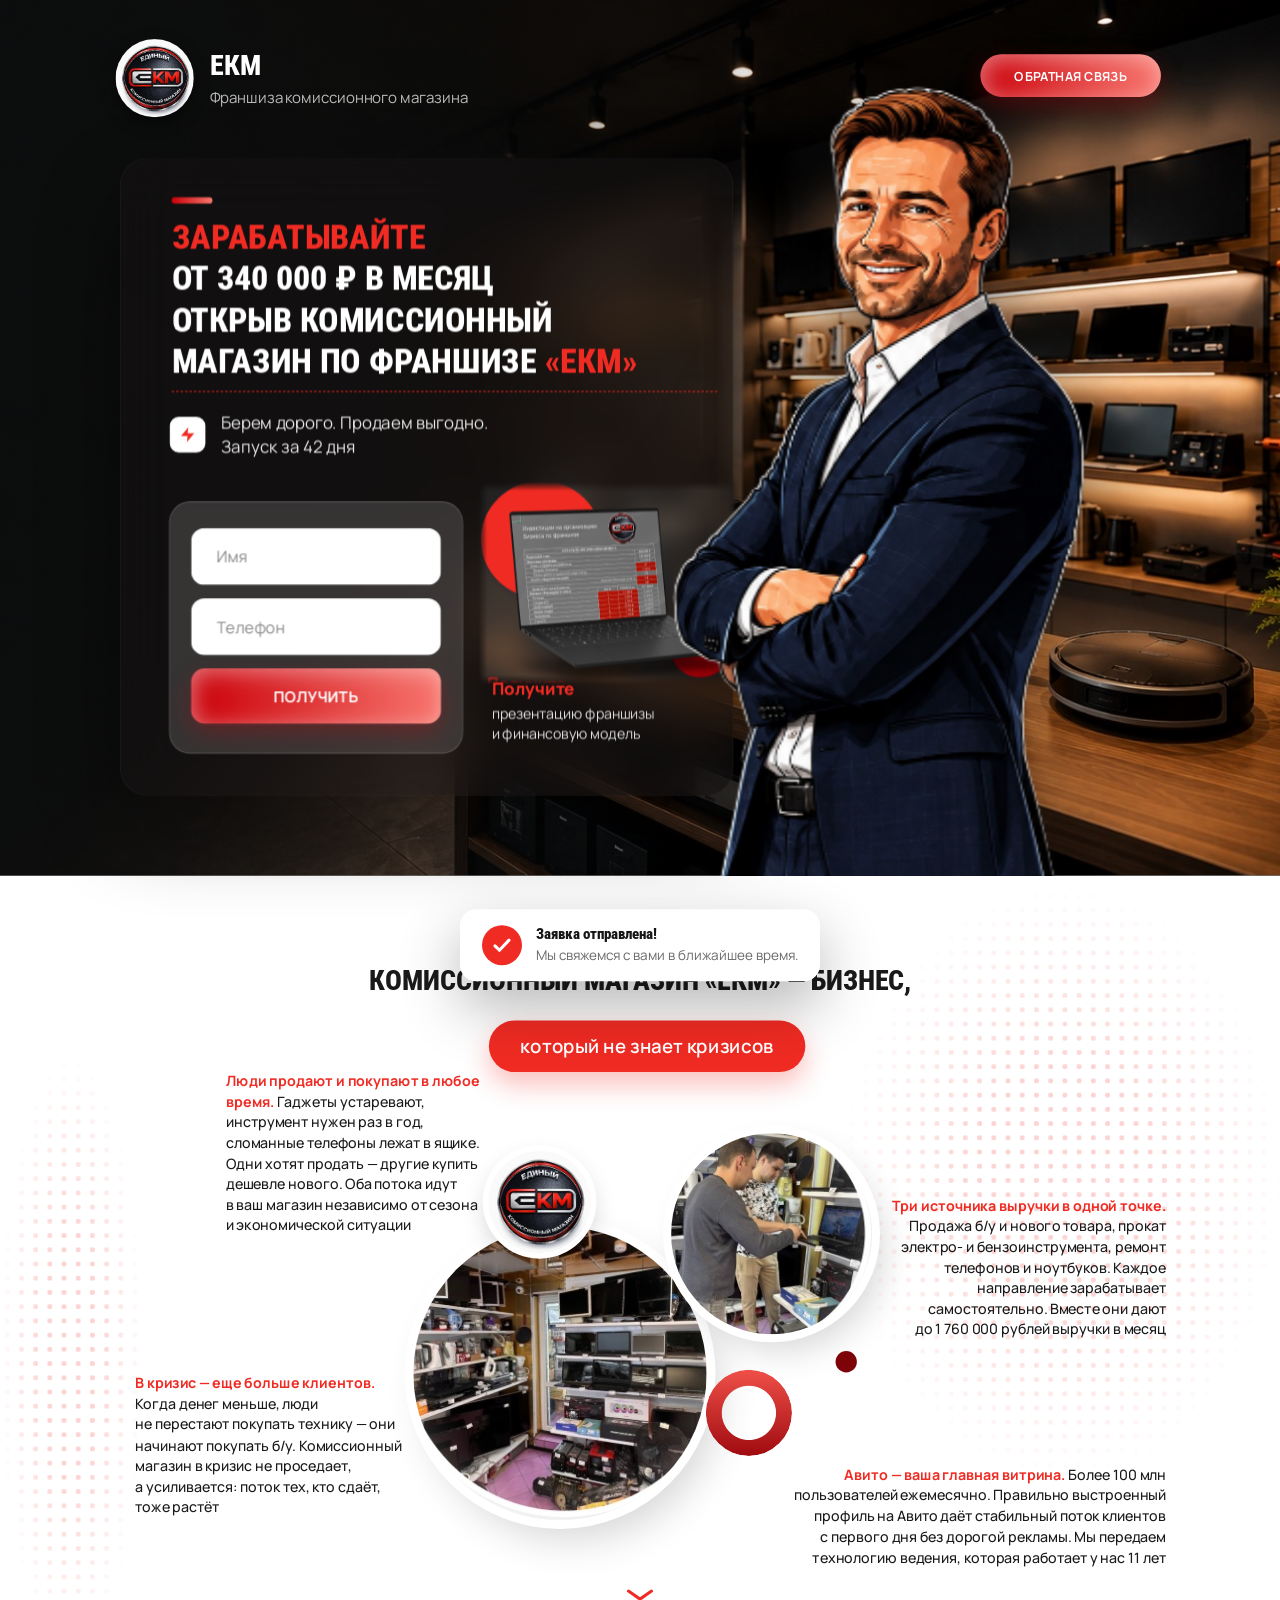
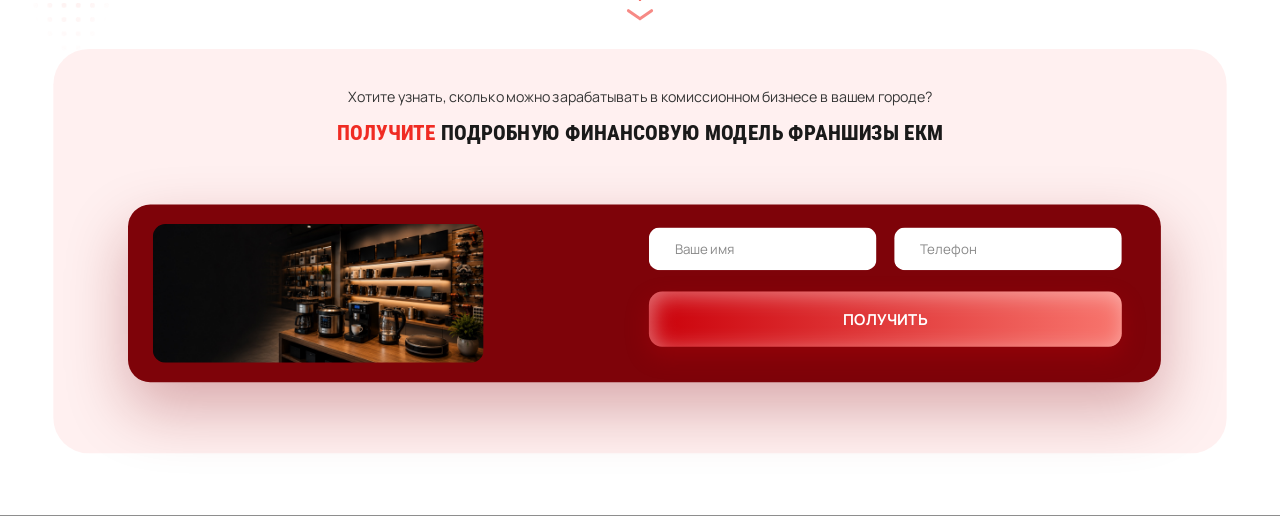
==== index.html @ d116bdf1 "update 2" ====
<!DOCTYPE html>
<html lang="ru">
<head>
<meta charset="UTF-8">
<meta name="viewport" content="width=device-width, initial-scale=1.0">
<title>ЕКМ — Франшиза комиссионного магазина</title>
<link rel="preconnect" href="https://fonts.googleapis.com">
<link rel="preconnect" href="https://fonts.gstatic.com" crossorigin>
<link href="https://fonts.googleapis.com/css2?family=Montserrat:wght@600;700;800;900&family=Roboto+Condensed:wght@700;800&family=Manrope:wght@400;500;600;700;800&display=swap" rel="stylesheet">
<style>
:root{
  --black:#0D0E0E; --ink:#161616; --ekm-red:#F02B23; --red-deep:#CB010A;
  --red-light:#F8766E; --red-dark:#7E0309; --red-darker:#501D1D; --pink:#FFCDCD;
  --grad-red:linear-gradient(90deg, var(--red-deep) 0%, var(--red-light) 100%);
  --disp:'Roboto Condensed','Montserrat',sans-serif; --body:'Manrope', sans-serif;
}
*{box-sizing:border-box;}
html{scroll-behavior:smooth;}
@media (prefers-reduced-motion:reduce){html{scroll-behavior:auto;}}
body{margin:0;background:#000;font-family:var(--body);color:var(--ink);-webkit-font-smoothing:antialiased;}
.scaler{position:relative;margin:0 auto;overflow:hidden;}
.stage{position:absolute;top:0;left:0;width:1440px;height:2380px;transform-origin:top left;background:#fff;overflow:hidden;}
.a{position:absolute;}
.disp{font-family:var(--disp);font-weight:800;text-transform:uppercase;}
img{display:block;max-width:none;}
input{font-family:inherit;border:none;outline:none;}
button{font-family:inherit;cursor:pointer;border:none;}

/* reveal */
[data-reveal]{transition:opacity .7s cubic-bezier(.22,.61,.36,1), transform .7s cubic-bezier(.22,.61,.36,1);}
.stage.reveal [data-reveal]:not(.in){opacity:0;transform:translateY(28px);}
.stage.noanim [data-reveal]{opacity:1!important;transform:none!important;transition:none!important;}

/* primary red button */
.btn-red{display:flex;align-items:center;justify-content:center;background:var(--grad-red);color:#fff;
  font-weight:700;letter-spacing:.4px;border-radius:15px;position:relative;overflow:hidden;
  box-shadow:inset 4px 4px 25px rgba(255,255,255,.45), 0 10px 26px rgba(203,1,10,.30);
  transition:transform .16s, box-shadow .22s, filter .2s;}
.btn-red::after{content:"";position:absolute;top:-60%;bottom:-60%;width:34%;left:-70%;
  background:linear-gradient(105deg,transparent 0%,rgba(255,255,255,.18) 25%,rgba(255,255,255,.6) 50%,rgba(255,255,255,.18) 75%,transparent 100%);
  transform:skewX(-20deg);animation:btnShine 3.2s ease-in-out infinite;pointer-events:none;}
.btn-red:hover::after{animation-duration:1.4s;}
@keyframes btnShine{0%{left:-70%;}55%{left:150%;}100%{left:150%;}}
html.no-anim .btn-red::after{display:none;}
@media (prefers-reduced-motion:reduce){.btn-red::after{display:none;}}

/* hero animations */
.hero-bgimg{animation:kenburns 26s ease-in-out infinite alternate;transform-origin:65% 40%;}
@keyframes kenburns{from{transform:scale(1);}to{transform:scale(1.07);}}
.hero-man{animation:manIn 1.1s cubic-bezier(.22,.61,.36,1) .25s both;will-change:transform;}
@keyframes manIn{from{transform:translateX(calc(var(--manX,0px) + 160px));}to{transform:translateX(var(--manX,0px));}}
/* section 2 decor */
.dotf{background-image:radial-gradient(circle, rgba(240,43,35,.2) 2.6px, transparent 3.2px);background-size:16px 16px;pointer-events:none;
  -webkit-mask-image:radial-gradient(ellipse at center, #000 30%, transparent 72%);mask-image:radial-gradient(ellipse at center, #000 30%, transparent 72%);}
.ringred{border-radius:50%;background:linear-gradient(180deg,#ef5048,#a00b10);
  -webkit-mask:radial-gradient(circle, transparent 30px, #000 31px);mask:radial-gradient(circle, transparent 30px, #000 31px);}
/* section 2 motion */
.cl-pop{transition:opacity .6s var(--ease),transform .9s cubic-bezier(.3,1.45,.45,1);}
html.reveal .cl-pop[data-reveal]:not(.in){opacity:0;transform:scale(.5);}
.cl-big{animation:clFloat 7s ease-in-out infinite;}
.cl-small{animation:clFloat 5.6s ease-in-out -1.8s infinite;}
.cl-logo{animation:clFloat 6.4s ease-in-out -3s infinite;}
@keyframes clFloat{0%,100%{translate:0 0;}50%{translate:0 -12px;}}
.ringred{animation:ringSpin 12s linear infinite;}
@keyframes ringSpin{to{rotate:1turn;}}
.dotpulse{animation:dotPulse 3.2s ease-in-out infinite;}
@keyframes dotPulse{0%,100%{scale:1;}50%{scale:1.4;}}
.bargrow{transform-origin:top;transition:transform .9s var(--ease) .3s;}
html.reveal [data-reveal]:not(.in) .bargrow{transform:scaleY(0);}
.chev{animation:chevBob 1.9s ease-in-out infinite;}
@keyframes chevBob{0%,100%{translate:0 0;}50%{translate:0 8px;}}
html.no-anim .cl-big,html.no-anim .cl-small,html.no-anim .cl-logo,html.no-anim .ringred,html.no-anim .dotpulse,html.no-anim .chev{animation:none;}
@media (prefers-reduced-motion:reduce){.cl-big,.cl-small,.cl-logo,.ringred,.dotpulse,.chev{animation:none;}}
.float-note{animation:noteFloat 4.6s ease-in-out infinite;}
@keyframes noteFloat{0%,100%{transform:rotate(-2deg) translateY(0);}50%{transform:rotate(-3.5deg) translateY(-9px);}}
.zap-ic{animation:zapPulse 2.8s ease-in-out infinite;}
@keyframes zapPulse{0%,100%{box-shadow:0 0 0 0 rgba(240,43,35,0);}45%{box-shadow:0 0 0 7px rgba(240,43,35,.18), 0 0 24px rgba(240,43,35,.45);}}
.kicker-bar{background:linear-gradient(90deg, var(--red-deep), var(--red-light), var(--red-deep));background-size:200% 100%;animation:kickerSlide 3.4s linear infinite;}
@keyframes kickerSlide{from{background-position:0% 0;}to{background-position:200% 0;}}
html.no-anim .hero-bgimg,html.no-anim .float-note,html.no-anim .zap-ic,html.no-anim .kicker-bar{animation:none;}
html.no-anim .hero-man{animation:none;transform:none;}
@media (prefers-reduced-motion:reduce){
  .hero-bgimg,.float-note,.zap-ic,.kicker-bar{animation:none;}
  .hero-man{animation:none;opacity:1;}
}
.btn-red:hover{transform:translateY(-2px);filter:brightness(1.05);box-shadow:inset 4px 4px 25px rgba(255,255,255,.5), 0 16px 36px rgba(203,1,10,.45);}
.btn-red:active{transform:translateY(0) scale(.98);}

/* white input */
.inp{background:#fff;border-radius:15px;color:#111;font-size:18px;padding:0 28px;width:100%;height:100%;
  border:1.6px solid transparent;transition:border-color .18s, box-shadow .18s;}
.inp::placeholder{color:#8a8a8a;}
.inp:focus{border-color:var(--ekm-red);box-shadow:0 0 0 4px rgba(240,43,35,.16);}
.inp.err{border-color:var(--ekm-red);box-shadow:0 0 0 4px rgba(240,43,35,.16);}

.fmsg{font-size:15px;font-weight:600;}
.fmsg.ok{color:#22c55e;} .fmsg.bad{color:#ff5a4f;}

/* stat card hover */
.statcard{transition:transform .25s, box-shadow .25s;}
.statcard:hover{transform:translateY(-6px);box-shadow:0 26px 50px rgba(0,0,0,.22);}

/* point */
.point{padding-left:24px;}
.point::before{content:"";position:absolute;left:0;top:4px;bottom:4px;width:3px;border-radius:2px;background:var(--ekm-red);}

/* TOAST (outside stage) */
.toast{position:fixed;left:50%;bottom:34px;transform:translateX(-50%) translateY(160%);z-index:400;
  background:#fff;color:var(--ink);border-radius:16px;padding:16px 22px;display:flex;gap:14px;align-items:center;
  box-shadow:0 24px 60px rgba(0,0,0,.3);transition:transform .5s cubic-bezier(.22,.61,.36,1);max-width:92vw;}
.toast.show{transform:translateX(-50%) translateY(0);}
.toast i{width:40px;height:40px;border-radius:50%;background:var(--ekm-red);flex:none;display:flex;align-items:center;justify-content:center;}
.toast b{font-family:var(--disp);font-weight:800;display:block;font-size:15px;}
.toast span{font-size:13.5px;color:#6a6a6a;}


/* ===== MOBILE (<=900px: 320/425/768) ===== */
.mob{display:none;background:#fff;}
@media (max-width:900px){ .scaler{display:none!important;} .mob{display:block;} }
.mob .disp{font-family:var(--disp);font-weight:800;text-transform:uppercase;}
.mob.reveal [data-reveal]:not(.in){opacity:0;transform:translateY(26px);}
.mob.noanim *{animation:none!important;}
.m-wrap{padding:0 28px;max-width:680px;margin:0 auto;}
.m-head{position:sticky;top:0;z-index:80;background:rgba(13,14,14,.92);backdrop-filter:blur(14px);-webkit-backdrop-filter:blur(14px);display:flex;align-items:center;justify-content:space-between;gap:12px;padding:12px 20px;}
.m-brand{display:flex;align-items:center;gap:10px;}
.m-head img{width:44px;height:44px;border-radius:50%;}
.m-head .nm{font-family:var(--disp);font-weight:800;font-size:18px;color:#fff;letter-spacing:.5px;text-transform:uppercase;}
.m-head .btn-red{height:42px;padding:0 16px;font-size:13px;border-radius:12px;}
.m-hero{position:relative;background:var(--black);overflow:hidden;padding:36px 0 0;}
.m-hero .bgimg{position:absolute;inset:0;width:100%;height:100%;object-fit:cover;object-position:center right;opacity:.42;}
.m-hero .bgfade{position:absolute;inset:0;background:linear-gradient(180deg, rgba(13,14,14,.5), rgba(13,14,14,.88) 78%);}
.m-hero .m-wrap{position:relative;}
.m-kick{width:50px;height:7px;border-radius:7px;background:linear-gradient(90deg,var(--red-deep),var(--red-light));}
.m-h1{margin:18px 0 0;font-size:34px;line-height:1.22;color:#fff;letter-spacing:.2px;}
.m-dash{border:none;border-top:1.6px dashed var(--red-deep);margin:22px 0 0;}
.m-zap{display:flex;align-items:center;gap:14px;margin-top:20px;}
.m-zap .ic{width:34px;height:34px;border-radius:7px;background:#fff;flex:none;display:flex;align-items:center;justify-content:center;}
.m-zap p{margin:0;font-size:17px;color:#d9d9d9;line-height:1.35;}
.m-form{margin:26px 0 0;border-radius:22px;padding:22px 18px;background:linear-gradient(151deg, rgba(255,255,255,.13) -8%, rgba(172,199,255,.11) 80%);box-shadow:inset 0 0 0 1px rgba(255,255,255,.14);display:flex;flex-direction:column;gap:12px;}
.m-inp{height:58px;border-radius:14px;background:#fff;border:1.5px solid transparent;padding:0 20px;font-size:16px;width:100%;font-family:inherit;}
.m-inp:focus{outline:none;border-color:var(--ekm-red);box-shadow:0 0 0 4px rgba(240,43,35,.16);}
.m-inp.err{border-color:var(--ekm-red);box-shadow:0 0 0 4px rgba(240,43,35,.16);}
.m-btn{position:static;height:60px;border-radius:14px;font-size:17px;width:100%;}
.m-note{display:flex;align-items:center;gap:14px;margin:20px 0 0;padding-bottom:30px;}
.m-note img{width:104px;border-radius:10px;filter:drop-shadow(0 10px 22px rgba(0,0,0,.45));}
.m-note p{margin:0;font-size:15px;color:#e2e2e2;line-height:1.35;}
.m-note .r{color:var(--ekm-red);font-weight:800;display:block;margin-bottom:2px;}
.m-crisis{position:relative;background:#fff;padding:48px 0 38px;overflow:hidden;}
.m-crisis .ttl{text-align:center;font-size:clamp(19px,5.4vw,30px);line-height:1.25;color:#1a1a1a;}
.m-pill{display:flex;width:max-content;max-width:100%;margin:12px auto 0;padding:12px 20px;border-radius:12px;background:var(--ekm-red);color:#fff;font-weight:600;font-size:clamp(15px,4.4vw,20px);line-height:1.2;align-items:center;justify-content:center;text-align:center;}
.m-cluster{position:relative;width:300px;height:256px;margin:32px auto 4px;}
.m-cluster img{animation:clFloat 7s ease-in-out infinite;}
.m-cluster .big{position:absolute;left:10px;top:44px;width:200px;height:200px;border-radius:50%;box-shadow:0 0 0 8px #fff, 10px 16px 30px rgba(0,0,0,.16);}
.m-cluster .small{position:absolute;left:172px;top:0;width:128px;height:128px;border-radius:50%;box-shadow:0 0 0 7px #fff, 8px 12px 24px rgba(0,0,0,.16);animation-delay:-1.8s;}
.m-cluster .logo{position:absolute;left:0;top:2px;width:90px;height:90px;border-radius:50%;box-shadow:0 8px 20px rgba(0,0,0,.22);animation-delay:-3s;}
.m-cluster .ring{position:absolute;left:216px;top:158px;width:74px;height:74px;border-radius:50%;background:linear-gradient(180deg,#ef5048,#a00b10);-webkit-mask:radial-gradient(circle, transparent 26px, #000 27px);mask:radial-gradient(circle, transparent 26px, #000 27px);animation:ringSpin 12s linear infinite;}
.m-point{position:relative;padding-left:16px;margin-top:22px;}
.m-point::before{content:"";position:absolute;left:0;top:5px;width:3px;height:52px;background:var(--ekm-red);}
.m-point p{margin:0;font-size:16px;line-height:1.42;font-weight:500;color:#1a1a1a;}
.m-point b{font-weight:700;color:var(--ekm-red);}
.m-chev{display:flex;flex-direction:column;align-items:center;margin:30px auto 0;width:max-content;cursor:pointer;animation:chevBob 1.9s ease-in-out infinite;}
.m-fin{padding:42px 16px 46px;background:rgba(255,205,205,.3);}
.m-fin .q{margin:0 auto;max-width:560px;text-align:center;font-size:16px;color:#353535;line-height:1.4;}
.m-fin .t{margin:10px auto 0;max-width:560px;text-align:center;font-size:clamp(17px,4.8vw,26px);line-height:1.28;color:var(--ekm-red);}
.m-fin form{margin:22px auto 0;max-width:560px;background:var(--red-dark);border-radius:20px;padding:22px 18px;display:flex;flex-direction:column;gap:12px;box-shadow:0 20px 50px rgba(126,3,9,.3);}
.m-biz{background:var(--red-dark);padding:46px 0 56px;}
.m-biz .ttl{color:#fff;text-align:center;font-size:clamp(22px,6vw,32px);line-height:1.2;}
.m-biz .m-pill{background:#1b1b1b;}
.m-stats{display:grid;grid-template-columns:1fr 1fr;gap:14px;margin-top:30px;}
.m-stat{position:relative;background:#fff;border-radius:18px;padding:22px 20px 20px;min-height:118px;box-shadow:0 12px 26px rgba(0,0,0,.18);}
.m-stat .n{font-size:21px;color:#161616;}
.m-stat .l{font-size:15px;color:#161616;margin-top:10px;line-height:1.3;max-width:80%;}
.m-offer{margin-top:32px;border-radius:20px;background:var(--red-darker);overflow:hidden;}
.m-offer img{width:100%;height:190px;object-fit:contain;padding:10px 10px 0;box-sizing:border-box;}
.m-offer .tx{padding:18px 22px 26px;}
.m-offer .q{margin:0;font-size:16px;color:#fff;line-height:1.35;}
.m-offer .t{margin:10px 0 0;font-size:clamp(18px,5vw,24px);color:#FFCDCD;line-height:1.25;}
.m-dl{margin-top:16px;background:#fff;border-radius:20px;padding:22px 18px;display:flex;flex-direction:column;gap:12px;}
.m-dl .m-inp{border:1.5px solid #e4d4d4;}
@media (max-width:560px){ .m-stats{grid-template-columns:1fr;} }
@media (max-width:440px){ .m-h1{font-size:28px;} .m-wrap{padding:0 20px;} }
@media (max-width:350px){ .m-h1{font-size:24px;} .m-wrap{padding:0 16px;}
  .m-cluster{transform:scale(.86);transform-origin:top center;margin:20px auto -26px;}
  .m-zap p{font-size:15px;} .m-note img{width:88px;} .m-head .nm{font-size:15px;}
  .m-head .btn-red{font-size:11px;padding:0 10px;} }

/* TWEAKS (outside stage) */
.tw{position:fixed;top:16px;right:16px;z-index:500;width:300px;max-width:calc(100vw - 32px);
  background:#15171a;color:#e8e8ea;border:1px solid #2a2d31;border-radius:16px;box-shadow:0 24px 70px rgba(0,0,0,.5);
  font-family:var(--body);transform:translateY(-12px);opacity:0;pointer-events:none;transition:opacity .25s, transform .25s;}
.tw.open{transform:none;opacity:1;pointer-events:auto;}
.tw__hd{display:flex;align-items:center;justify-content:space-between;padding:14px 16px;border-bottom:1px solid #24272b;cursor:grab;}
.tw__hd b{font-weight:800;font-size:14px;}
.tw__x{width:26px;height:26px;border-radius:8px;background:#24272b;color:#cfd2d6;font-size:16px;display:flex;align-items:center;justify-content:center;}
.tw__x:hover{background:#33373c;}
.tw__bd{padding:14px 16px 18px;display:flex;flex-direction:column;gap:16px;max-height:74vh;overflow:auto;}
.tw__sec{font-size:11px;font-weight:700;letter-spacing:.8px;text-transform:uppercase;color:#7e858d;margin:0 0 -4px;}
.tw__sw{display:flex;gap:10px;flex-wrap:wrap;}
.tw__sw button{width:38px;height:38px;border-radius:50%;cursor:pointer;border:2px solid transparent;outline:2px solid transparent;transition:transform .15s, outline-color .15s;}
.tw__sw button:hover{transform:scale(1.08);}
.tw__sw button[aria-pressed="true"]{outline-color:#fff;outline-offset:2px;}
.tw__in{width:100%;background:#1d2024;border:1px solid #2e3237;border-radius:10px;color:#fff;padding:10px 12px;font-size:14px;font-family:inherit;}
.tw__in:focus{outline:none;border-color:#5b6168;}
.tw__tog{display:flex;align-items:center;justify-content:space-between;font-size:14px;}
.tw__switch{width:44px;height:26px;border-radius:20px;background:#2e3237;position:relative;transition:background .2s;flex:none;}
.tw__switch[aria-pressed="true"]{background:var(--ekm-red);}
.tw__switch::after{content:"";position:absolute;top:3px;left:3px;width:20px;height:20px;border-radius:50%;background:#fff;transition:transform .2s;}
.tw__switch[aria-pressed="true"]::after{transform:translateX(18px);}
</style>
</head>
<body>
<div class="scaler" id="scaler">
<div class="stage" id="stage">

  <!-- ===== HERO (0,0 1440x985) ===== -->
  <div class="a" style="left:0;top:0;width:1440px;height:985px;background:var(--black);overflow:hidden;">
    <img id="im-store" class="hero-bgimg" src="[data-uri]" alt="" style="position:absolute;left:0;top:0;width:1440px;height:985px;object-fit:cover;">
    <div style="position:absolute;left:0;top:0;width:980px;height:985px;background:linear-gradient(90deg, rgba(13,14,14,.55) 30%, rgba(13,14,14,0) 100%);"></div>
    <img class="a hero-man" src="[data-uri]" alt="" style="left:470px;top:55px;width:1000px;height:2000px;z-index:5;filter:drop-shadow(0 30px 60px rgba(0,0,0,.55));">
  </div>

  <!-- header -->
  <div class="a" data-reveal style="left:130px;top:44px;width:560px;height:88px;display:flex;align-items:center;gap:18px;z-index:6;">
    <img id="im-logo" src="[data-uri]" alt="ЕКМ" style="width:88px;height:88px;border-radius:50%;object-fit:cover;box-shadow:0 6px 18px rgba(0,0,0,.45);">
    <span><span style="display:block;font-family:var(--disp);font-weight:800;font-size:31px;color:#fff;letter-spacing:.6px;text-transform:uppercase;">ЕКМ</span><span style="display:block;font-size:17px;color:#b9b9b9;margin-top:6px;">Франшиза комиссионного магазина</span></span>
  </div>
  <button class="btn-red" data-scroll="#fin" data-reveal style="position:absolute;left:1103px;top:61px;width:203px;height:48px;font-size:14px;border-radius:24px;z-index:6;">ОБРАТНАЯ СВЯЗЬ</button>

  <!-- hero card -->
  <div class="a" data-reveal style="left:135px;top:178px;width:690px;height:717px;border-radius:30px;background:rgba(22,19,19,.55);backdrop-filter:blur(30px);-webkit-backdrop-filter:blur(30px);box-shadow:0 40px 90px rgba(0,0,0,.45), inset 0 0 0 1px rgba(255,255,255,.05);z-index:4;">
    <div class="a kicker-bar" style="left:58px;top:44px;width:46px;height:7px;border-radius:7px;"></div>
    <div class="a disp" style="left:58px;top:66px;width:624px;font-size:38px;line-height:1.22;color:#fff;letter-spacing:.1px;white-space:nowrap;"><span style="color:var(--ekm-red)">Зарабатывайте</span><br>от 340&nbsp;000&nbsp;₽ в&nbsp;месяц<br>открыв комиссионный<br>магазин по франшизе <span style="color:var(--ekm-red)">«ЕКМ»</span></div>
    <div class="a" style="left:58px;top:262px;width:614px;border-top:1.8px dashed var(--ekm-red);"></div>
    <div class="a" style="left:56px;top:284px;width:480px;display:flex;align-items:center;gap:18px;">
      <span class="zap-ic" style="width:40px;height:40px;border-radius:10px;background:#fff;flex:none;display:flex;align-items:center;justify-content:center;">
        <svg viewBox="0 0 24 24" width="20" height="20"><polygon points="13 2 3 14 12 14 11 22 21 10 12 10 13 2" fill="#F02B23"></polygon></svg>
      </span>
      <span style="font-size:19px;color:#e8e8e8;line-height:1.4;">Берем дорого. Продаем выгодно.<br>Запуск за 42 дня</span>
    </div>
    <form data-form="Заявка из шапки" class="a" style="left:55px;top:386px;width:331px;height:284px;border-radius:24px;background:rgba(255,255,255,.15);backdrop-filter:blur(6px);-webkit-backdrop-filter:blur(6px);box-shadow:inset 0 0 0 1px rgba(255,255,255,.18);">
      <div class="a" style="left:25px;top:30px;width:281px;height:230px;display:flex;flex-direction:column;gap:15px;">
        <input class="inp" type="text" name="name" placeholder="Имя" style="height:64px;">
        <input class="inp" type="tel" name="phone" placeholder="Телефон" style="height:64px;">
        <button class="btn-red" type="submit" style="height:62px;font-size:17px;">ПОЛУЧИТЬ</button>
      </div>
    </form>
    <img id="im-note" class="float-note" src="[data-uri]" alt="" style="position:absolute;left:403px;top:364px;width:292px;height:228px;">
    <div class="a" style="left:418px;top:584px;width:240px;font-size:16px;line-height:1.4;color:#e2e2e2;"><span style="color:var(--ekm-red);font-weight:800;display:block;margin-bottom:3px;font-size:19px;">Получите</span>презентацию франшизы<br>и финансовую модель</div>
  </div>

  <!-- ===== SECTION 2 (985..1855, white) ===== -->
  <div class="a dotf" aria-hidden="true" style="left:950px;top:1000px;width:490px;height:660px;"></div>
  <div class="a dotf" aria-hidden="true" style="left:0;top:1190px;width:160px;height:670px;"></div>

  <div class="a" data-reveal style="left:120px;top:1085px;width:1200px;text-align:center;">
    <div class="disp" style="font-size:31px;line-height:1.2;color:#1a1a1a;white-space:nowrap;">Комиссионный магазин «ЕКМ» — бизнес,</div>
  </div>
  <div class="a" data-reveal style="left:550px;top:1148px;width:356px;height:58px;border-radius:29px;background:var(--ekm-red);display:flex;align-items:center;justify-content:center;box-shadow:0 14px 30px rgba(240,43,35,.3);">
    <span style="font-weight:600;font-size:21px;color:#fff;">который не знает кризисов</span>
  </div>

  <img class="a cl-big cl-pop" data-reveal src="[data-uri]" alt="" style="left:465px;top:1380px;width:330px;height:330px;border-radius:50%;box-shadow:0 0 0 10px #fff, 14px 22px 44px rgba(0,0,0,.16);">
  <img class="a cl-small cl-pop" data-reveal data-delay="1" src="[data-uri]" alt="" style="left:755px;top:1275px;width:226px;height:226px;border-radius:50%;box-shadow:0 0 0 9px #fff, 12px 18px 38px rgba(0,0,0,.16);">
  <img class="a cl-logo cl-pop" data-reveal data-delay="2" src="[data-uri]" alt="" style="left:550px;top:1295px;width:114px;height:114px;border-radius:50%;object-fit:cover;box-shadow:0 0 0 7px #fff, 0 12px 30px rgba(0,0,0,.22);">
  <div class="a dotpulse" aria-hidden="true" style="left:940px;top:1520px;width:24px;height:24px;border-radius:50%;background:#7E0309;"></div>
  <div class="a ringred" aria-hidden="true" style="left:794px;top:1541px;width:97px;height:97px;"></div>

  <div class="a" data-reveal style="left:254px;top:1205px;width:292px;">
    <p style="margin:0;font-size:16px;line-height:1.45;font-weight:500;color:#1a1a1a;"><b style="font-weight:700;color:var(--ekm-red);">Люди продают и покупают в&nbsp;любое время.</b> Гаджеты устаревают, инструмент нужен раз в&nbsp;год, сломанные телефоны лежат в&nbsp;ящике. Одни хотят продать — другие купить дешевле нового. Оба потока идут в&nbsp;ваш магазин независимо от&nbsp;сезона и&nbsp;экономической ситуации</p>
  </div>
  <div class="a" data-reveal data-delay="1" style="left:1000px;top:1345px;width:312px;">
    <p style="margin:0;font-size:16px;line-height:1.45;font-weight:500;color:#1a1a1a;text-align:right;"><b style="font-weight:700;color:var(--ekm-red);">Три источника выручки в&nbsp;одной точке.</b> Продажа б/у и&nbsp;нового товара, прокат электро- и&nbsp;бензоинструмента, ремонт телефонов и&nbsp;ноутбуков. Каждое направление зарабатывает самостоятельно. Вместе они дают до&nbsp;1&nbsp;760&nbsp;000 рублей выручки в&nbsp;месяц</p>
  </div>
  <div class="a" data-reveal style="left:152px;top:1545px;width:300px;">
    <p style="margin:0;font-size:16px;line-height:1.45;font-weight:500;color:#1a1a1a;"><b style="font-weight:700;color:var(--ekm-red);">В кризис — еще больше клиентов.</b> Когда денег меньше, люди не&nbsp;перестают покупать технику — они начинают покупать б/у. Комиссионный магазин в&nbsp;кризис не&nbsp;проседает, а&nbsp;усиливается: поток тех, кто сдаёт, тоже растёт</p>
  </div>
  <div class="a" data-reveal data-delay="1" style="left:890px;top:1648px;width:422px;">
    <p style="margin:0;font-size:16px;line-height:1.45;font-weight:500;color:#1a1a1a;text-align:right;"><b style="font-weight:700;color:var(--ekm-red);">Авито — ваша главная витрина.</b> Более 100&nbsp;млн пользователей ежемесячно. Правильно выстроенный профиль на&nbsp;Авито даёт стабильный поток клиентов с&nbsp;первого дня без дорогой рекламы. Мы&nbsp;передаем технологию ведения, которая работает у&nbsp;нас 11&nbsp;лет</p>
  </div>

  <div class="a chev" data-scroll="#fin" style="left:705px;top:1785px;width:30px;height:26px;cursor:pointer;">
    <svg viewBox="0 0 30 14" width="30" height="14" fill="none" stroke="#F02B23" stroke-width="3.4" stroke-linecap="round"><path d="M2 2l13 9 13-9"></path></svg>
    <svg viewBox="0 0 30 14" width="30" height="14" fill="none" stroke="#F02B23" stroke-width="3.4" stroke-linecap="round" style="margin-top:-7px;opacity:.55;"><path d="M2 2l13 9 13-9"></path></svg>
  </div>

  <!-- ===== FIN (pink card 60,1855 1320x455) ===== -->
  <div class="a" style="left:60px;top:1855px;width:1320px;height:455px;border-radius:40px;background:rgba(255,205,205,.3);"></div>
  <div class="a" id="fin" data-reveal style="left:220px;top:1898px;width:1000px;text-align:center;font-size:16px;color:#353535;">Хотите узнать, сколько можно зарабатывать в комиссионном бизнесе в вашем городе?</div>
  <div class="a disp" data-reveal style="left:220px;top:1936px;width:1000px;text-align:center;font-size:24px;line-height:1.2;color:#1a1a1a;"><span style="color:var(--ekm-red);">Получите</span> подробную финансовую модель франшизы ЕКМ</div>
  <div class="a" data-reveal style="left:144px;top:2030px;width:1162px;height:200px;border-radius:25px;background:var(--red-dark);box-shadow:0 30px 70px rgba(126,3,9,.3);"></div>
  <img class="a" data-src-of="#im-store" alt="" data-reveal style="left:172px;top:2052px;width:372px;height:156px;border-radius:14px;object-fit:cover;z-index:2;">
  <form data-form="Финансовая модель" class="a" data-reveal style="left:730px;top:2046px;width:532px;height:150px;">
    <input class="inp" type="text" name="name" placeholder="Ваше имя" style="position:absolute;left:0;top:10px;width:256px;height:48px;border-radius:12px;font-size:15px;">
    <input class="inp" type="tel" name="phone" placeholder="Телефон" style="position:absolute;left:276px;top:10px;width:256px;height:48px;border-radius:12px;font-size:15px;">
    <button class="btn-red" type="submit" style="position:absolute;left:0;top:82px;width:532px;height:62px;font-size:17px;">ПОЛУЧИТЬ</button>
  </form>

</div><!-- /stage -->
</div><!-- /scaler -->

<!-- ===== MOBILE VERSION ===== -->
<div class="mob" id="mob">
  <header class="m-head">
    <span class="m-brand"><img data-src-of="#im-logo" alt="ЕКМ"><span class="nm">ЕКМ</span></span>
    <button class="btn-red" data-scroll="#m-fin-sec">ОБРАТНАЯ СВЯЗЬ</button>
  </header>

  <section class="m-hero" data-screen-label="Hero (mobile)">
    <img class="bgimg" data-src-of="#im-store" alt="">
    <div class="bgfade"></div>
    <div class="m-wrap">
      <div class="m-kick" data-reveal></div>
      <h1 class="m-h1 disp" id="m-headline" data-reveal></h1>
      <hr class="m-dash">
      <div class="m-zap" data-reveal><span class="ic"><svg viewBox="0 0 24 24" width="18" height="18"><polygon points="13 2 3 14 12 14 11 22 21 10 12 10 13 2" fill="#F02B23"></polygon></svg></span><p>Берем дорого. Продаем выгодно.<br>Запуск за 42 дня</p></div>
      <form class="m-form" data-form="Заявка из шапки" data-reveal>
        <input class="m-inp" type="text" name="name" placeholder="Имя" autocomplete="name">
        <input class="m-inp" type="tel" name="phone" placeholder="Телефон" autocomplete="tel">
        <button class="btn-red m-btn" type="submit">ПОЛУЧИТЬ</button>
      </form>
      <div class="m-note" data-reveal>
        <img data-src-of="#im-note" alt="">
        <p><span class="r">Получите</span>презентацию франшизы и финансовую модель</p>
      </div>
    </div>
  </section>

  <section class="m-crisis" data-screen-label="Не знает кризисов (mobile)">
    <div class="m-wrap">
      <div class="ttl disp" data-reveal>Комиссионный магазин «ЕКМ» — бизнес,</div>
      <div class="m-pill" data-reveal>который не знает кризисов</div>
      <div class="m-cluster" data-reveal aria-hidden="true">
        <img class="big" data-src-of=".cl-big" alt="">
        <img class="small" data-src-of=".cl-small" alt="">
        <img class="logo" data-src-of="#im-logo" alt="">
        <div class="ring"></div>
      </div>
      <div class="m-point" data-reveal><p><b>Люди продают и покупают в&nbsp;любое время.</b> Гаджеты устаревают, инструмент нужен раз в&nbsp;год, сломанные телефоны лежат в&nbsp;ящике. Одни хотят продать — другие купить дешевле нового. Оба потока идут в&nbsp;ваш магазин независимо от&nbsp;сезона и&nbsp;экономической ситуации</p></div>
      <div class="m-point" data-reveal><p><b>Три источника выручки в&nbsp;одной точке.</b> Продажа б/у и&nbsp;нового товара, прокат электро- и&nbsp;бензоинструмента, ремонт телефонов и&nbsp;ноутбуков. Каждое направление зарабатывает самостоятельно. Вместе они дают до&nbsp;1&nbsp;760&nbsp;000 рублей выручки в&nbsp;месяц</p></div>
      <div class="m-point" data-reveal><p><b>В кризис — еще больше клиентов.</b> Когда денег меньше, люди не&nbsp;перестают покупать технику — они начинают покупать б/у. Комиссионный магазин в&nbsp;кризис не&nbsp;проседает, а&nbsp;усиливается: поток тех, кто сдаёт, тоже растёт</p></div>
      <div class="m-point" data-reveal><p><b>Авито — ваша главная витрина.</b> Более 100&nbsp;млн пользователей ежемесячно. Правильно выстроенный профиль на&nbsp;Авито даёт стабильный поток клиентов с&nbsp;первого дня без дорогой рекламы. Мы&nbsp;передаем технологию ведения, которая работает у&nbsp;нас 11&nbsp;лет</p></div>
      <div class="m-chev" data-scroll="#m-fin-sec" role="button" aria-label="Далее"><svg viewBox="0 0 30 14" width="34" height="16" fill="none" stroke="#F02B23" stroke-width="3.4" stroke-linecap="round"><path d="M2 2l13 9 13-9"></path></svg><span style="margin-top:-8px;opacity:.55;"><svg viewBox="0 0 30 14" width="34" height="16" fill="none" stroke="#F02B23" stroke-width="3.4" stroke-linecap="round"><path d="M2 2l13 9 13-9"></path></svg></span></div>
    </div>
  </section>


  <section class="m-fin" id="m-fin-sec" data-screen-label="Финмодель (mobile)">
    <p class="q" data-reveal>Хотите узнать, сколько можно зарабатывать в&nbsp;комиссионном бизнесе в&nbsp;вашем городе?</p>
    <p class="t disp" data-reveal>Получите подробную финансовую модель франшизы ЕКМ</p>
    <form data-form="Финансовая модель" data-reveal>
      <input class="m-inp" type="text" name="name" placeholder="Ваше имя" autocomplete="name">
      <input class="m-inp" type="tel" name="phone" placeholder="Телефон" autocomplete="tel">
      <button class="btn-red m-btn" type="submit">Получить</button>
    </form>
  </section>
</div>


<!-- TOAST -->
<div class="toast" id="toast" role="status" aria-live="polite">
  <i><svg viewBox="0 0 14 11" width="18" height="14" fill="none" stroke="#fff" stroke-width="2.4" stroke-linecap="round" stroke-linejoin="round"><path d="M1.5 6l3.5 3.5L12.5 1.5"/></svg></i>
  <div><b>Заявка отправлена!</b><span id="toast-sub">Мы свяжемся с вами в ближайшее время.</span></div>
</div>

<!-- TWEAKS -->
<div class="tw" id="tw" aria-hidden="true">
  <div class="tw__hd" id="tw-drag"><b>Tweaks</b><button class="tw__x" id="tw-close" aria-label="Закрыть">×</button></div>
  <div class="tw__bd">
    <p class="tw__sec">Акцентный цвет</p>
    <div class="tw__sw" id="tw-accent"></div>
    <p class="tw__sec">Цифра дохода</p>
    <input class="tw__in" id="tw-income" type="text" value="от 340 000 ₽">
    <p class="tw__sec">Анимация</p>
    <div class="tw__tog"><span>Анимация при прокрутке</span><button class="tw__switch" id="tw-anim" aria-pressed="true" aria-label="Анимация"></button></div>
  </div>
</div>

<script>
(function(){
  'use strict';
  var STAGE_W = 1440, STAGE_H = 2380;
  var scaler = document.getElementById('scaler'), stage = document.getElementById('stage');
  function fit(){
    var s = window.innerWidth / STAGE_W;
    stage.style.transform = 'scale(' + s + ')';
    scaler.style.width = STAGE_W * s + 'px';
    scaler.style.height = STAGE_H * s + 'px';
  }
  fit(); window.addEventListener('resize', fit);
  document.querySelectorAll('img[data-src-of]').forEach(function(m){
    var s = document.querySelector(m.getAttribute('data-src-of'));
    if(s && s.src) m.src = s.src;
  });

  // checkmarks
  document.querySelectorAll('.chk').forEach(function(c){
    c.style.cssText='position:absolute;top:16px;right:18px;width:36px;height:36px;border-radius:50%;background:var(--ekm-red);display:flex;align-items:center;justify-content:center;box-shadow:0 4px 10px rgba(0,0,0,.25);';
    c.innerHTML='<svg viewBox="0 0 14 11" width="13" height="10" fill="none" stroke="#fff" stroke-width="2.6" stroke-linecap="round" stroke-linejoin="round"><path d="M1.5 6l3.5 3.5L12.5 1.5"/></svg>';
  });

  // smooth scroll
  document.addEventListener('click', function(e){
    var t = e.target.closest('[data-scroll]'); if(!t) return;
    var el = document.querySelector(t.getAttribute('data-scroll')); if(!el) return;
    var top;
    if(el.closest('.mob')){ top = el.getBoundingClientRect().top + window.scrollY - 76; }
    else { var s = window.innerWidth / STAGE_W; top = (parseFloat(el.style.top)||0) * s - 40; }
    window.scrollTo({top:top, behavior:'smooth'});
  });

  // hero man — horizontal drift on scroll
  var manEl = document.querySelector('.hero-man');
  var reduceMotion = window.matchMedia('(prefers-reduced-motion: reduce)').matches;
  function manParallax(){
    if(!manEl || reduceMotion || document.documentElement.classList.contains('no-anim')) return;
    var s = window.innerWidth / STAGE_W;
    var x = Math.min((window.scrollY / s) * 0.16, 80);
    manEl.style.setProperty('--manX', x.toFixed(1) + 'px');
  }
  window.addEventListener('scroll', manParallax, {passive:true});
  window.addEventListener('resize', manParallax);
  manParallax();

  // reveal
  var reduce = window.matchMedia('(prefers-reduced-motion: reduce)').matches;
  var els = document.querySelectorAll('[data-reveal]');
  els.forEach(function(el){ var d = el.getAttribute('data-d'); if(d) el.style.transitionDelay = (d*0.08)+'s'; });
  if(reduce || !('IntersectionObserver' in window)){ els.forEach(function(el){ el.classList.add('in'); }); }
  else {
    stage.classList.add('reveal'); var mobRoot=document.getElementById('mob'); if(mobRoot) mobRoot.classList.add('reveal');
    var io = new IntersectionObserver(function(ent){ ent.forEach(function(en){ if(en.isIntersecting){ en.target.classList.add('in'); io.unobserve(en.target); } }); }, {threshold:0.06, rootMargin:'0px 0px -6% 0px'});
    els.forEach(function(el){ io.observe(el); });
  }

  // phone mask
  function mask(v){ var d=v.replace(/\D/g,''); if(d[0]==='8')d='7'+d.slice(1); if(d[0]!=='7')d='7'+d; d=d.slice(0,11);
    var o='+7'; if(d.length>1)o+=' ('+d.slice(1,4); if(d.length>=4)o+=') '+d.slice(4,7); if(d.length>=7)o+='-'+d.slice(7,9); if(d.length>=9)o+='-'+d.slice(9,11); return o; }
  document.querySelectorAll('input[type="tel"]').forEach(function(inp){
    inp.addEventListener('input', function(){ inp.value=mask(inp.value); });
    inp.addEventListener('focus', function(){ if(!inp.value) inp.value='+7 ('; });
    inp.addEventListener('blur', function(){ if(inp.value==='+7 ('||inp.value==='+7') inp.value=''; });
  });

  // toast
  var toast=document.getElementById('toast'), tsub=document.getElementById('toast-sub'), tt;
  function showToast(m){ tsub.textContent=m; toast.classList.add('show'); clearTimeout(tt); tt=setTimeout(function(){ toast.classList.remove('show'); },4200); }

  // forms
  function digits(v){ return (v||'').replace(/\D/g,''); }
  document.querySelectorAll('form[data-form]').forEach(function(form){
    var name=form.querySelector('input[name="name"]'), phone=form.querySelector('input[name="phone"]'),
        btn=form.querySelector('button[type="submit"]'), msg=document.querySelector('[data-msg]');
    [name,phone].forEach(function(f){ if(f) f.addEventListener('input', function(){ f.classList.remove('err'); }); });
    form.addEventListener('submit', function(e){
      e.preventDefault(); var ok=true;
      if(name && !name.value.trim()){ name.classList.add('err'); ok=false; }
      if(phone && digits(phone.value).length<11){ phone.classList.add('err'); ok=false; }
      if(!ok){ var b=form.querySelector('.err'); if(b) b.focus(); return; }
      var lbl=btn.textContent; btn.disabled=true; btn.style.opacity='.7'; btn.textContent='Отправляем…';
      setTimeout(function(){ btn.disabled=false; btn.style.opacity=''; btn.textContent=lbl; form.reset();
        showToast('Заявка «'+form.getAttribute('data-form')+'» принята. Перезвоним вам.'); },850);
    });
  });

  // tweaks
  var rootEl=document.documentElement;
  var PAL=[
    {n:'Красный ЕКМ',ekm:'#F02B23',deep:'#CB010A',light:'#F8766E',dark:'#7E0309',darker:'#501D1D'},
    {n:'Алый',ekm:'#E11D2A',deep:'#A60712',light:'#FF7A6E',dark:'#6E0610',darker:'#46161B'},
    {n:'Огненный',ekm:'#FF5A1F',deep:'#E63E0B',light:'#FFA06E',dark:'#7E2A03',darker:'#4D2310'},
    {n:'Малиновый',ekm:'#E5147D',deep:'#B80E63',light:'#FF6FB0',dark:'#6E0742',darker:'#46162F'},
    {n:'Графит',ekm:'#2B6FE0',deep:'#1B4FB8',light:'#6FA0FF',dark:'#16275A',darker:'#141B2E'}
  ];
  var tw={accent:0,income:'от 340 000 ₽',anim:true};
  try{ tw=Object.assign(tw, JSON.parse(localStorage.getItem('ekm_tw')||'{}')); }catch(e){}
  var numEls=[]; // hero headline number is inline; we replace whole text
  var heroH=document.querySelector('.disp');
  function apply(){
    var p=PAL[tw.accent]||PAL[0];
    rootEl.style.setProperty('--ekm-red',p.ekm); rootEl.style.setProperty('--red-deep',p.deep);
    rootEl.style.setProperty('--red-light',p.light); rootEl.style.setProperty('--red-dark',p.dark);
    rootEl.style.setProperty('--red-darker',p.darker);
    stage.classList.toggle('noanim', !tw.anim);
    if(heroH) heroH.innerHTML='<span style="color:var(--ekm-red)">Зарабатывайте</span><br>'+tw.income.replace(/ /g,'&nbsp;')+' в&nbsp;месяц<br>открыв комиссионный<br>магазин по франшизе <span style="color:var(--ekm-red)">«ЕКМ»</span>';
    var mh=document.getElementById('m-headline');
    if(mh) mh.innerHTML='<span style="color:var(--ekm-red)">Зарабатывайте</span> '+tw.income.replace(/ /g,'&nbsp;')+' в&nbsp;месяц, открыв комиссионный магазин по&nbsp;франшизе <span style="color:var(--ekm-red)">«ЕКМ»</span>';
    var mobR=document.getElementById('mob'); if(mobR) mobR.classList.toggle('noanim', !tw.anim);
  }
  function save(){ try{ localStorage.setItem('ekm_tw', JSON.stringify(tw)); }catch(e){} apply(); }
  var aw=document.getElementById('tw-accent');
  PAL.forEach(function(p,i){ var b=document.createElement('button'); b.style.background='linear-gradient(135deg,'+p.deep+','+p.light+')'; b.title=p.n;
    b.setAttribute('aria-pressed', i===tw.accent?'true':'false');
    b.addEventListener('click', function(){ tw.accent=i; save(); aw.querySelectorAll('button').forEach(function(x,j){ x.setAttribute('aria-pressed', j===i?'true':'false'); }); }); aw.appendChild(b); });
  var inc=document.getElementById('tw-income'); inc.value=tw.income; inc.addEventListener('input', function(){ tw.income=inc.value; save(); });
  var an=document.getElementById('tw-anim'); an.setAttribute('aria-pressed', tw.anim?'true':'false');
  an.addEventListener('click', function(){ tw.anim=!tw.anim; an.setAttribute('aria-pressed', tw.anim?'true':'false'); save(); });
  apply();

  var panel=document.getElementById('tw');
  window.addEventListener('message', function(e){ var t=e&&e.data&&e.data.type;
    if(t==='__activate_edit_mode'){ panel.classList.add('open'); panel.setAttribute('aria-hidden','false'); }
    else if(t==='__deactivate_edit_mode'){ panel.classList.remove('open'); panel.setAttribute('aria-hidden','true'); } });
  try{ window.parent.postMessage({type:'__edit_mode_available'},'*'); }catch(e){}
  document.getElementById('tw-close').addEventListener('click', function(){ panel.classList.remove('open'); try{ window.parent.postMessage({type:'__edit_mode_dismissed'},'*'); }catch(e){} });
  (function(){ var d=document.getElementById('tw-drag'),sx,sy,ox,oy,on=false;
    d.addEventListener('pointerdown',function(e){ if(e.target.id==='tw-close')return; on=true; sx=e.clientX; sy=e.clientY; var r=panel.getBoundingClientRect(); ox=r.left; oy=r.top; panel.style.right='auto'; panel.style.left=ox+'px'; panel.style.top=oy+'px'; d.setPointerCapture(e.pointerId); });
    d.addEventListener('pointermove',function(e){ if(!on)return; panel.style.left=(ox+e.clientX-sx)+'px'; panel.style.top=(oy+e.clientY-sy)+'px'; });
    d.addEventListener('pointerup',function(){ on=false; }); })();
})();
</script>
</body>
</html>
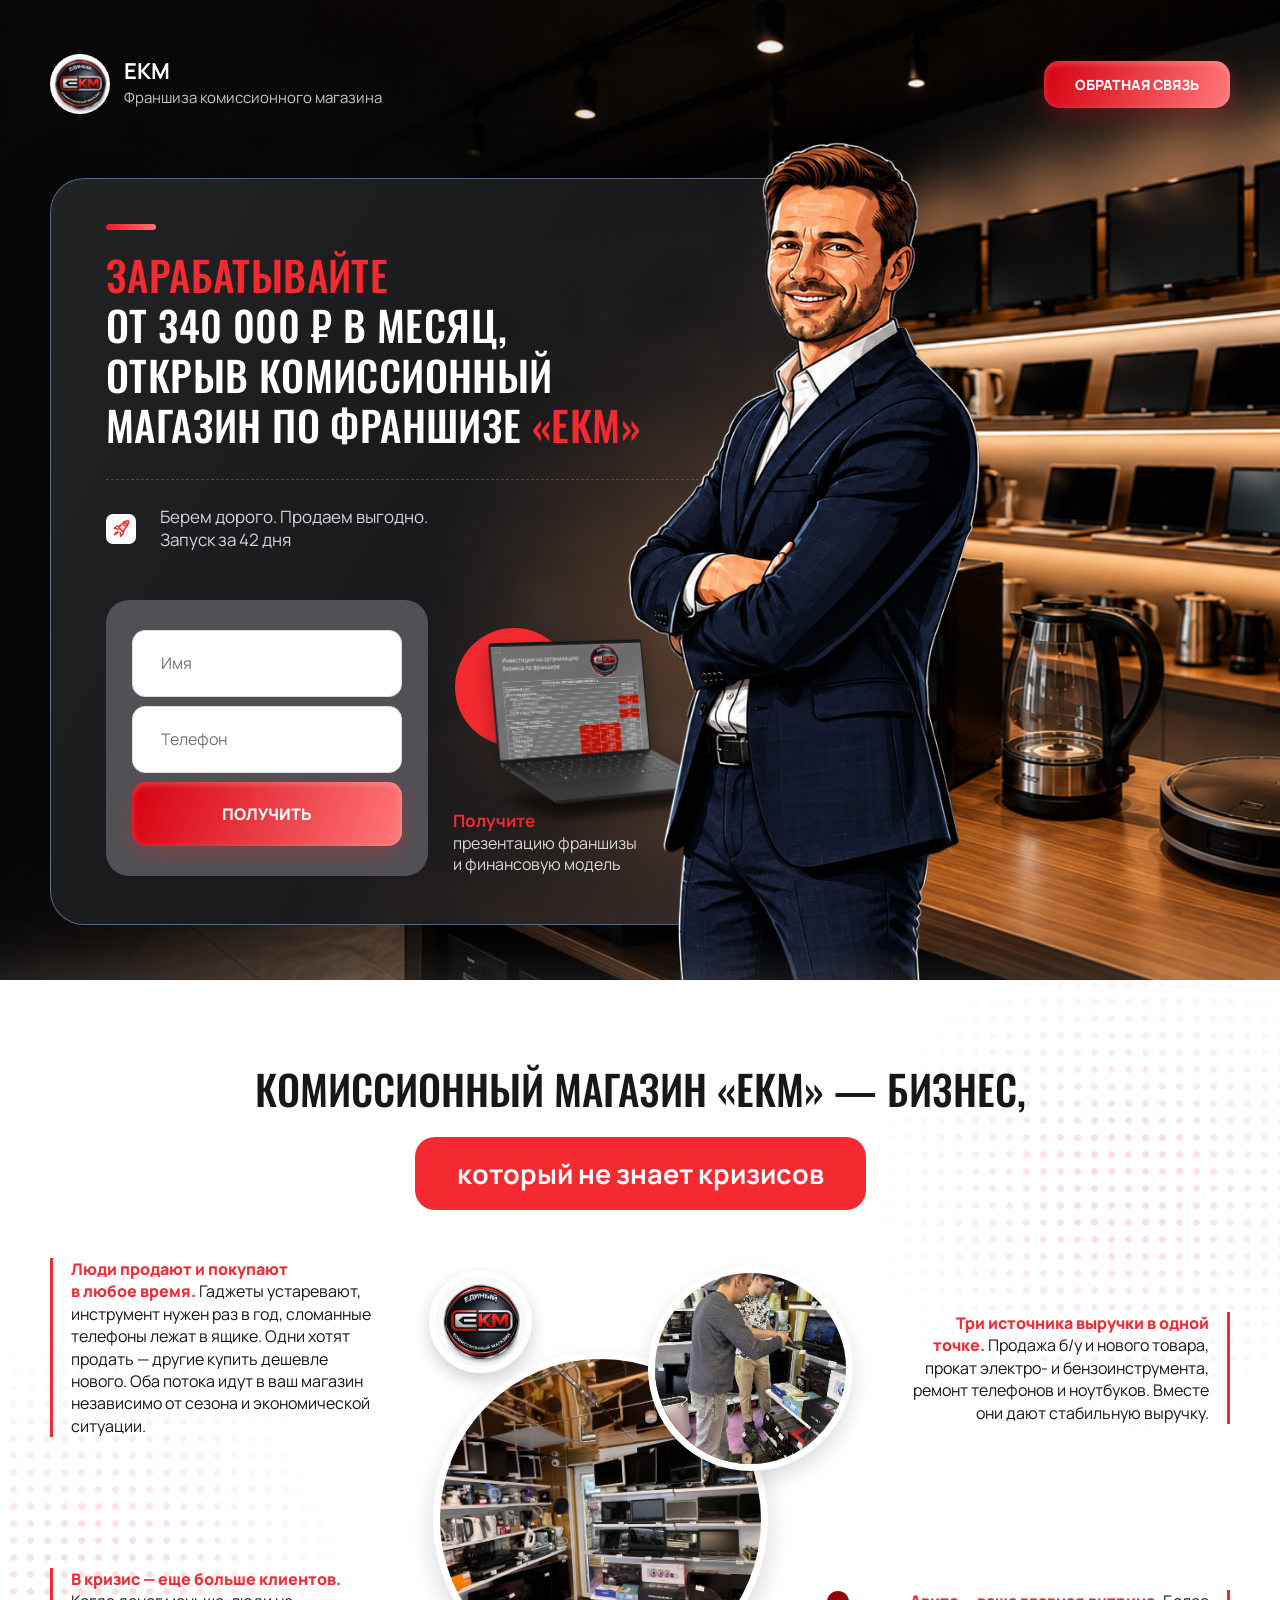
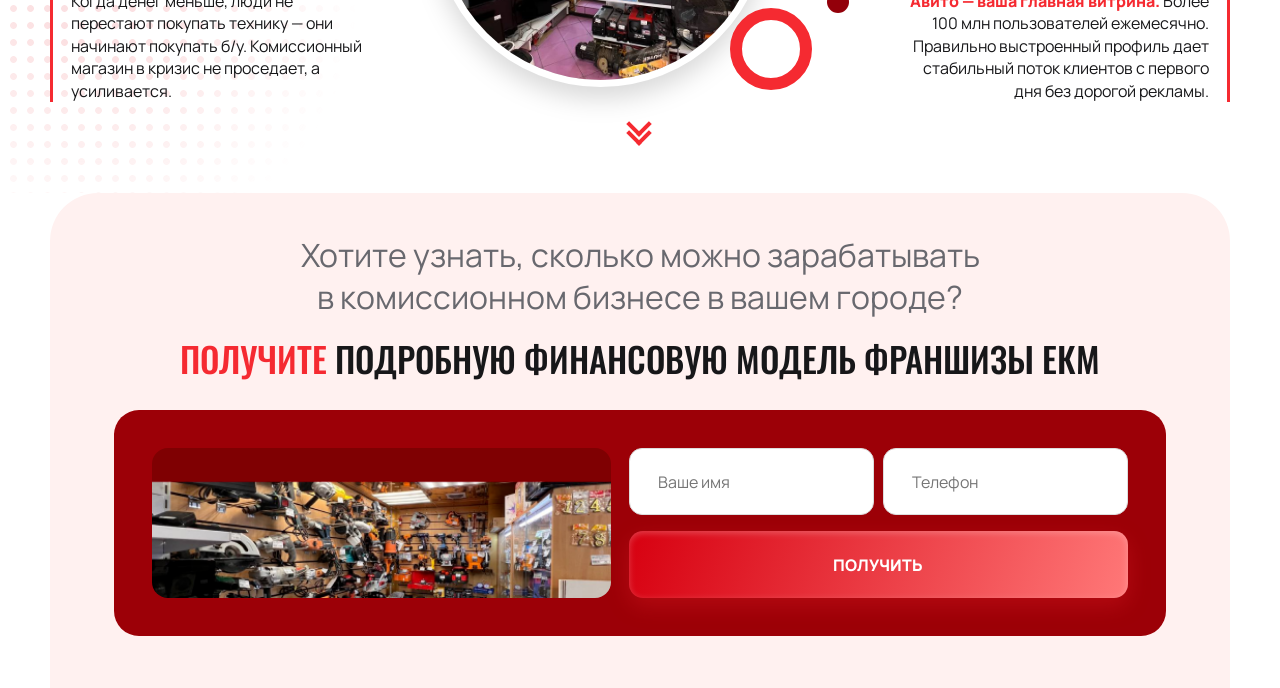
==== commit 038a1ed9: "update 3" ====
--- a/index.html
+++ b/index.html
@@ -1,512 +1,132 @@
-<!DOCTYPE html>
+<!doctype html>
 <html lang="ru">
 <head>
-<meta charset="UTF-8">
-<meta name="viewport" content="width=device-width, initial-scale=1.0">
-<title>ЕКМ — Франшиза комиссионного магазина</title>
-<link rel="preconnect" href="https://fonts.googleapis.com">
-<link rel="preconnect" href="https://fonts.gstatic.com" crossorigin>
-<link href="https://fonts.googleapis.com/css2?family=Montserrat:wght@600;700;800;900&family=Roboto+Condensed:wght@700;800&family=Manrope:wght@400;500;600;700;800&display=swap" rel="stylesheet">
-<style>
-:root{
-  --black:#0D0E0E; --ink:#161616; --ekm-red:#F02B23; --red-deep:#CB010A;
-  --red-light:#F8766E; --red-dark:#7E0309; --red-darker:#501D1D; --pink:#FFCDCD;
-  --grad-red:linear-gradient(90deg, var(--red-deep) 0%, var(--red-light) 100%);
-  --disp:'Roboto Condensed','Montserrat',sans-serif; --body:'Manrope', sans-serif;
-}
-*{box-sizing:border-box;}
-html{scroll-behavior:smooth;}
-@media (prefers-reduced-motion:reduce){html{scroll-behavior:auto;}}
-body{margin:0;background:#000;font-family:var(--body);color:var(--ink);-webkit-font-smoothing:antialiased;}
-.scaler{position:relative;margin:0 auto;overflow:hidden;}
-.stage{position:absolute;top:0;left:0;width:1440px;height:2380px;transform-origin:top left;background:#fff;overflow:hidden;}
-.a{position:absolute;}
-.disp{font-family:var(--disp);font-weight:800;text-transform:uppercase;}
-img{display:block;max-width:none;}
-input{font-family:inherit;border:none;outline:none;}
-button{font-family:inherit;cursor:pointer;border:none;}
-
-/* reveal */
-[data-reveal]{transition:opacity .7s cubic-bezier(.22,.61,.36,1), transform .7s cubic-bezier(.22,.61,.36,1);}
-.stage.reveal [data-reveal]:not(.in){opacity:0;transform:translateY(28px);}
-.stage.noanim [data-reveal]{opacity:1!important;transform:none!important;transition:none!important;}
-
-/* primary red button */
-.btn-red{display:flex;align-items:center;justify-content:center;background:var(--grad-red);color:#fff;
-  font-weight:700;letter-spacing:.4px;border-radius:15px;position:relative;overflow:hidden;
-  box-shadow:inset 4px 4px 25px rgba(255,255,255,.45), 0 10px 26px rgba(203,1,10,.30);
-  transition:transform .16s, box-shadow .22s, filter .2s;}
-.btn-red::after{content:"";position:absolute;top:-60%;bottom:-60%;width:34%;left:-70%;
-  background:linear-gradient(105deg,transparent 0%,rgba(255,255,255,.18) 25%,rgba(255,255,255,.6) 50%,rgba(255,255,255,.18) 75%,transparent 100%);
-  transform:skewX(-20deg);animation:btnShine 3.2s ease-in-out infinite;pointer-events:none;}
-.btn-red:hover::after{animation-duration:1.4s;}
-@keyframes btnShine{0%{left:-70%;}55%{left:150%;}100%{left:150%;}}
-html.no-anim .btn-red::after{display:none;}
-@media (prefers-reduced-motion:reduce){.btn-red::after{display:none;}}
-
-/* hero animations */
-.hero-bgimg{animation:kenburns 26s ease-in-out infinite alternate;transform-origin:65% 40%;}
-@keyframes kenburns{from{transform:scale(1);}to{transform:scale(1.07);}}
-.hero-man{animation:manIn 1.1s cubic-bezier(.22,.61,.36,1) .25s both;will-change:transform;}
-@keyframes manIn{from{transform:translateX(calc(var(--manX,0px) + 160px));}to{transform:translateX(var(--manX,0px));}}
-/* section 2 decor */
-.dotf{background-image:radial-gradient(circle, rgba(240,43,35,.2) 2.6px, transparent 3.2px);background-size:16px 16px;pointer-events:none;
-  -webkit-mask-image:radial-gradient(ellipse at center, #000 30%, transparent 72%);mask-image:radial-gradient(ellipse at center, #000 30%, transparent 72%);}
-.ringred{border-radius:50%;background:linear-gradient(180deg,#ef5048,#a00b10);
-  -webkit-mask:radial-gradient(circle, transparent 30px, #000 31px);mask:radial-gradient(circle, transparent 30px, #000 31px);}
-/* section 2 motion */
-.cl-pop{transition:opacity .6s var(--ease),transform .9s cubic-bezier(.3,1.45,.45,1);}
-html.reveal .cl-pop[data-reveal]:not(.in){opacity:0;transform:scale(.5);}
-.cl-big{animation:clFloat 7s ease-in-out infinite;}
-.cl-small{animation:clFloat 5.6s ease-in-out -1.8s infinite;}
-.cl-logo{animation:clFloat 6.4s ease-in-out -3s infinite;}
-@keyframes clFloat{0%,100%{translate:0 0;}50%{translate:0 -12px;}}
-.ringred{animation:ringSpin 12s linear infinite;}
-@keyframes ringSpin{to{rotate:1turn;}}
-.dotpulse{animation:dotPulse 3.2s ease-in-out infinite;}
-@keyframes dotPulse{0%,100%{scale:1;}50%{scale:1.4;}}
-.bargrow{transform-origin:top;transition:transform .9s var(--ease) .3s;}
-html.reveal [data-reveal]:not(.in) .bargrow{transform:scaleY(0);}
-.chev{animation:chevBob 1.9s ease-in-out infinite;}
-@keyframes chevBob{0%,100%{translate:0 0;}50%{translate:0 8px;}}
-html.no-anim .cl-big,html.no-anim .cl-small,html.no-anim .cl-logo,html.no-anim .ringred,html.no-anim .dotpulse,html.no-anim .chev{animation:none;}
-@media (prefers-reduced-motion:reduce){.cl-big,.cl-small,.cl-logo,.ringred,.dotpulse,.chev{animation:none;}}
-.float-note{animation:noteFloat 4.6s ease-in-out infinite;}
-@keyframes noteFloat{0%,100%{transform:rotate(-2deg) translateY(0);}50%{transform:rotate(-3.5deg) translateY(-9px);}}
-.zap-ic{animation:zapPulse 2.8s ease-in-out infinite;}
-@keyframes zapPulse{0%,100%{box-shadow:0 0 0 0 rgba(240,43,35,0);}45%{box-shadow:0 0 0 7px rgba(240,43,35,.18), 0 0 24px rgba(240,43,35,.45);}}
-.kicker-bar{background:linear-gradient(90deg, var(--red-deep), var(--red-light), var(--red-deep));background-size:200% 100%;animation:kickerSlide 3.4s linear infinite;}
-@keyframes kickerSlide{from{background-position:0% 0;}to{background-position:200% 0;}}
-html.no-anim .hero-bgimg,html.no-anim .float-note,html.no-anim .zap-ic,html.no-anim .kicker-bar{animation:none;}
-html.no-anim .hero-man{animation:none;transform:none;}
-@media (prefers-reduced-motion:reduce){
-  .hero-bgimg,.float-note,.zap-ic,.kicker-bar{animation:none;}
-  .hero-man{animation:none;opacity:1;}
-}
-.btn-red:hover{transform:translateY(-2px);filter:brightness(1.05);box-shadow:inset 4px 4px 25px rgba(255,255,255,.5), 0 16px 36px rgba(203,1,10,.45);}
-.btn-red:active{transform:translateY(0) scale(.98);}
-
-/* white input */
-.inp{background:#fff;border-radius:15px;color:#111;font-size:18px;padding:0 28px;width:100%;height:100%;
-  border:1.6px solid transparent;transition:border-color .18s, box-shadow .18s;}
-.inp::placeholder{color:#8a8a8a;}
-.inp:focus{border-color:var(--ekm-red);box-shadow:0 0 0 4px rgba(240,43,35,.16);}
-.inp.err{border-color:var(--ekm-red);box-shadow:0 0 0 4px rgba(240,43,35,.16);}
-
-.fmsg{font-size:15px;font-weight:600;}
-.fmsg.ok{color:#22c55e;} .fmsg.bad{color:#ff5a4f;}
-
-/* stat card hover */
-.statcard{transition:transform .25s, box-shadow .25s;}
-.statcard:hover{transform:translateY(-6px);box-shadow:0 26px 50px rgba(0,0,0,.22);}
-
-/* point */
-.point{padding-left:24px;}
-.point::before{content:"";position:absolute;left:0;top:4px;bottom:4px;width:3px;border-radius:2px;background:var(--ekm-red);}
-
-/* TOAST (outside stage) */
-.toast{position:fixed;left:50%;bottom:34px;transform:translateX(-50%) translateY(160%);z-index:400;
-  background:#fff;color:var(--ink);border-radius:16px;padding:16px 22px;display:flex;gap:14px;align-items:center;
-  box-shadow:0 24px 60px rgba(0,0,0,.3);transition:transform .5s cubic-bezier(.22,.61,.36,1);max-width:92vw;}
-.toast.show{transform:translateX(-50%) translateY(0);}
-.toast i{width:40px;height:40px;border-radius:50%;background:var(--ekm-red);flex:none;display:flex;align-items:center;justify-content:center;}
-.toast b{font-family:var(--disp);font-weight:800;display:block;font-size:15px;}
-.toast span{font-size:13.5px;color:#6a6a6a;}
-
-
-/* ===== MOBILE (<=900px: 320/425/768) ===== */
-.mob{display:none;background:#fff;}
-@media (max-width:900px){ .scaler{display:none!important;} .mob{display:block;} }
-.mob .disp{font-family:var(--disp);font-weight:800;text-transform:uppercase;}
-.mob.reveal [data-reveal]:not(.in){opacity:0;transform:translateY(26px);}
-.mob.noanim *{animation:none!important;}
-.m-wrap{padding:0 28px;max-width:680px;margin:0 auto;}
-.m-head{position:sticky;top:0;z-index:80;background:rgba(13,14,14,.92);backdrop-filter:blur(14px);-webkit-backdrop-filter:blur(14px);display:flex;align-items:center;justify-content:space-between;gap:12px;padding:12px 20px;}
-.m-brand{display:flex;align-items:center;gap:10px;}
-.m-head img{width:44px;height:44px;border-radius:50%;}
-.m-head .nm{font-family:var(--disp);font-weight:800;font-size:18px;color:#fff;letter-spacing:.5px;text-transform:uppercase;}
-.m-head .btn-red{height:42px;padding:0 16px;font-size:13px;border-radius:12px;}
-.m-hero{position:relative;background:var(--black);overflow:hidden;padding:36px 0 0;}
-.m-hero .bgimg{position:absolute;inset:0;width:100%;height:100%;object-fit:cover;object-position:center right;opacity:.42;}
-.m-hero .bgfade{position:absolute;inset:0;background:linear-gradient(180deg, rgba(13,14,14,.5), rgba(13,14,14,.88) 78%);}
-.m-hero .m-wrap{position:relative;}
-.m-kick{width:50px;height:7px;border-radius:7px;background:linear-gradient(90deg,var(--red-deep),var(--red-light));}
-.m-h1{margin:18px 0 0;font-size:34px;line-height:1.22;color:#fff;letter-spacing:.2px;}
-.m-dash{border:none;border-top:1.6px dashed var(--red-deep);margin:22px 0 0;}
-.m-zap{display:flex;align-items:center;gap:14px;margin-top:20px;}
-.m-zap .ic{width:34px;height:34px;border-radius:7px;background:#fff;flex:none;display:flex;align-items:center;justify-content:center;}
-.m-zap p{margin:0;font-size:17px;color:#d9d9d9;line-height:1.35;}
-.m-form{margin:26px 0 0;border-radius:22px;padding:22px 18px;background:linear-gradient(151deg, rgba(255,255,255,.13) -8%, rgba(172,199,255,.11) 80%);box-shadow:inset 0 0 0 1px rgba(255,255,255,.14);display:flex;flex-direction:column;gap:12px;}
-.m-inp{height:58px;border-radius:14px;background:#fff;border:1.5px solid transparent;padding:0 20px;font-size:16px;width:100%;font-family:inherit;}
-.m-inp:focus{outline:none;border-color:var(--ekm-red);box-shadow:0 0 0 4px rgba(240,43,35,.16);}
-.m-inp.err{border-color:var(--ekm-red);box-shadow:0 0 0 4px rgba(240,43,35,.16);}
-.m-btn{position:static;height:60px;border-radius:14px;font-size:17px;width:100%;}
-.m-note{display:flex;align-items:center;gap:14px;margin:20px 0 0;padding-bottom:30px;}
-.m-note img{width:104px;border-radius:10px;filter:drop-shadow(0 10px 22px rgba(0,0,0,.45));}
-.m-note p{margin:0;font-size:15px;color:#e2e2e2;line-height:1.35;}
-.m-note .r{color:var(--ekm-red);font-weight:800;display:block;margin-bottom:2px;}
-.m-crisis{position:relative;background:#fff;padding:48px 0 38px;overflow:hidden;}
-.m-crisis .ttl{text-align:center;font-size:clamp(19px,5.4vw,30px);line-height:1.25;color:#1a1a1a;}
-.m-pill{display:flex;width:max-content;max-width:100%;margin:12px auto 0;padding:12px 20px;border-radius:12px;background:var(--ekm-red);color:#fff;font-weight:600;font-size:clamp(15px,4.4vw,20px);line-height:1.2;align-items:center;justify-content:center;text-align:center;}
-.m-cluster{position:relative;width:300px;height:256px;margin:32px auto 4px;}
-.m-cluster img{animation:clFloat 7s ease-in-out infinite;}
-.m-cluster .big{position:absolute;left:10px;top:44px;width:200px;height:200px;border-radius:50%;box-shadow:0 0 0 8px #fff, 10px 16px 30px rgba(0,0,0,.16);}
-.m-cluster .small{position:absolute;left:172px;top:0;width:128px;height:128px;border-radius:50%;box-shadow:0 0 0 7px #fff, 8px 12px 24px rgba(0,0,0,.16);animation-delay:-1.8s;}
-.m-cluster .logo{position:absolute;left:0;top:2px;width:90px;height:90px;border-radius:50%;box-shadow:0 8px 20px rgba(0,0,0,.22);animation-delay:-3s;}
-.m-cluster .ring{position:absolute;left:216px;top:158px;width:74px;height:74px;border-radius:50%;background:linear-gradient(180deg,#ef5048,#a00b10);-webkit-mask:radial-gradient(circle, transparent 26px, #000 27px);mask:radial-gradient(circle, transparent 26px, #000 27px);animation:ringSpin 12s linear infinite;}
-.m-point{position:relative;padding-left:16px;margin-top:22px;}
-.m-point::before{content:"";position:absolute;left:0;top:5px;width:3px;height:52px;background:var(--ekm-red);}
-.m-point p{margin:0;font-size:16px;line-height:1.42;font-weight:500;color:#1a1a1a;}
-.m-point b{font-weight:700;color:var(--ekm-red);}
-.m-chev{display:flex;flex-direction:column;align-items:center;margin:30px auto 0;width:max-content;cursor:pointer;animation:chevBob 1.9s ease-in-out infinite;}
-.m-fin{padding:42px 16px 46px;background:rgba(255,205,205,.3);}
-.m-fin .q{margin:0 auto;max-width:560px;text-align:center;font-size:16px;color:#353535;line-height:1.4;}
-.m-fin .t{margin:10px auto 0;max-width:560px;text-align:center;font-size:clamp(17px,4.8vw,26px);line-height:1.28;color:var(--ekm-red);}
-.m-fin form{margin:22px auto 0;max-width:560px;background:var(--red-dark);border-radius:20px;padding:22px 18px;display:flex;flex-direction:column;gap:12px;box-shadow:0 20px 50px rgba(126,3,9,.3);}
-.m-biz{background:var(--red-dark);padding:46px 0 56px;}
-.m-biz .ttl{color:#fff;text-align:center;font-size:clamp(22px,6vw,32px);line-height:1.2;}
-.m-biz .m-pill{background:#1b1b1b;}
-.m-stats{display:grid;grid-template-columns:1fr 1fr;gap:14px;margin-top:30px;}
-.m-stat{position:relative;background:#fff;border-radius:18px;padding:22px 20px 20px;min-height:118px;box-shadow:0 12px 26px rgba(0,0,0,.18);}
-.m-stat .n{font-size:21px;color:#161616;}
-.m-stat .l{font-size:15px;color:#161616;margin-top:10px;line-height:1.3;max-width:80%;}
-.m-offer{margin-top:32px;border-radius:20px;background:var(--red-darker);overflow:hidden;}
-.m-offer img{width:100%;height:190px;object-fit:contain;padding:10px 10px 0;box-sizing:border-box;}
-.m-offer .tx{padding:18px 22px 26px;}
-.m-offer .q{margin:0;font-size:16px;color:#fff;line-height:1.35;}
-.m-offer .t{margin:10px 0 0;font-size:clamp(18px,5vw,24px);color:#FFCDCD;line-height:1.25;}
-.m-dl{margin-top:16px;background:#fff;border-radius:20px;padding:22px 18px;display:flex;flex-direction:column;gap:12px;}
-.m-dl .m-inp{border:1.5px solid #e4d4d4;}
-@media (max-width:560px){ .m-stats{grid-template-columns:1fr;} }
-@media (max-width:440px){ .m-h1{font-size:28px;} .m-wrap{padding:0 20px;} }
-@media (max-width:350px){ .m-h1{font-size:24px;} .m-wrap{padding:0 16px;}
-  .m-cluster{transform:scale(.86);transform-origin:top center;margin:20px auto -26px;}
-  .m-zap p{font-size:15px;} .m-note img{width:88px;} .m-head .nm{font-size:15px;}
-  .m-head .btn-red{font-size:11px;padding:0 10px;} }
-
-/* TWEAKS (outside stage) */
-.tw{position:fixed;top:16px;right:16px;z-index:500;width:300px;max-width:calc(100vw - 32px);
-  background:#15171a;color:#e8e8ea;border:1px solid #2a2d31;border-radius:16px;box-shadow:0 24px 70px rgba(0,0,0,.5);
-  font-family:var(--body);transform:translateY(-12px);opacity:0;pointer-events:none;transition:opacity .25s, transform .25s;}
-.tw.open{transform:none;opacity:1;pointer-events:auto;}
-.tw__hd{display:flex;align-items:center;justify-content:space-between;padding:14px 16px;border-bottom:1px solid #24272b;cursor:grab;}
-.tw__hd b{font-weight:800;font-size:14px;}
-.tw__x{width:26px;height:26px;border-radius:8px;background:#24272b;color:#cfd2d6;font-size:16px;display:flex;align-items:center;justify-content:center;}
-.tw__x:hover{background:#33373c;}
-.tw__bd{padding:14px 16px 18px;display:flex;flex-direction:column;gap:16px;max-height:74vh;overflow:auto;}
-.tw__sec{font-size:11px;font-weight:700;letter-spacing:.8px;text-transform:uppercase;color:#7e858d;margin:0 0 -4px;}
-.tw__sw{display:flex;gap:10px;flex-wrap:wrap;}
-.tw__sw button{width:38px;height:38px;border-radius:50%;cursor:pointer;border:2px solid transparent;outline:2px solid transparent;transition:transform .15s, outline-color .15s;}
-.tw__sw button:hover{transform:scale(1.08);}
-.tw__sw button[aria-pressed="true"]{outline-color:#fff;outline-offset:2px;}
-.tw__in{width:100%;background:#1d2024;border:1px solid #2e3237;border-radius:10px;color:#fff;padding:10px 12px;font-size:14px;font-family:inherit;}
-.tw__in:focus{outline:none;border-color:#5b6168;}
-.tw__tog{display:flex;align-items:center;justify-content:space-between;font-size:14px;}
-.tw__switch{width:44px;height:26px;border-radius:20px;background:#2e3237;position:relative;transition:background .2s;flex:none;}
-.tw__switch[aria-pressed="true"]{background:var(--ekm-red);}
-.tw__switch::after{content:"";position:absolute;top:3px;left:3px;width:20px;height:20px;border-radius:50%;background:#fff;transition:transform .2s;}
-.tw__switch[aria-pressed="true"]::after{transform:translateX(18px);}
-</style>
+  <meta charset="UTF-8">
+  <meta name="viewport" content="width=device-width, initial-scale=1.0">
+  <meta name="description" content="Франшиза комиссионного магазина ЕКМ">
+  <title>ЕКМ — франшиза комиссионного магазина</title>
+  <link rel="preconnect" href="https://fonts.googleapis.com">
+  <link rel="preconnect" href="https://fonts.gstatic.com" crossorigin>
+  <link href="https://fonts.googleapis.com/css2?family=Manrope:wght@400;500;600;700;800&family=Oswald:wght@400;500;600&display=swap" rel="stylesheet">
+  <link rel="stylesheet" href="styles.css">
 </head>
 <body>
-<div class="scaler" id="scaler">
-<div class="stage" id="stage">
+  <main>
+    <section class="hero" id="top">
+      <div class="hero__visual" aria-hidden="true"></div>
+      <div class="hero__fade" aria-hidden="true"></div>
+      <div class="hero__man-track" aria-hidden="true">
+        <img class="hero__man" src="assets/figma-man-hires.png?v=4" alt="">
+      </div>
+      <header class="header container">
+        <a class="brand" href="#top" aria-label="ЕКМ — на главную">
+          <img src="assets/figma-logo.jpg" alt="">
+          <span><strong>ЕКМ</strong><small>Франшиза комиссионного магазина</small></span>
+        </a>
+        <a class="button button--small" href="#contact">Обратная связь</a>
+      </header>
 
-  <!-- ===== HERO (0,0 1440x985) ===== -->
-  <div class="a" style="left:0;top:0;width:1440px;height:985px;background:var(--black);overflow:hidden;">
-    <img id="im-store" class="hero-bgimg" src="[data-uri]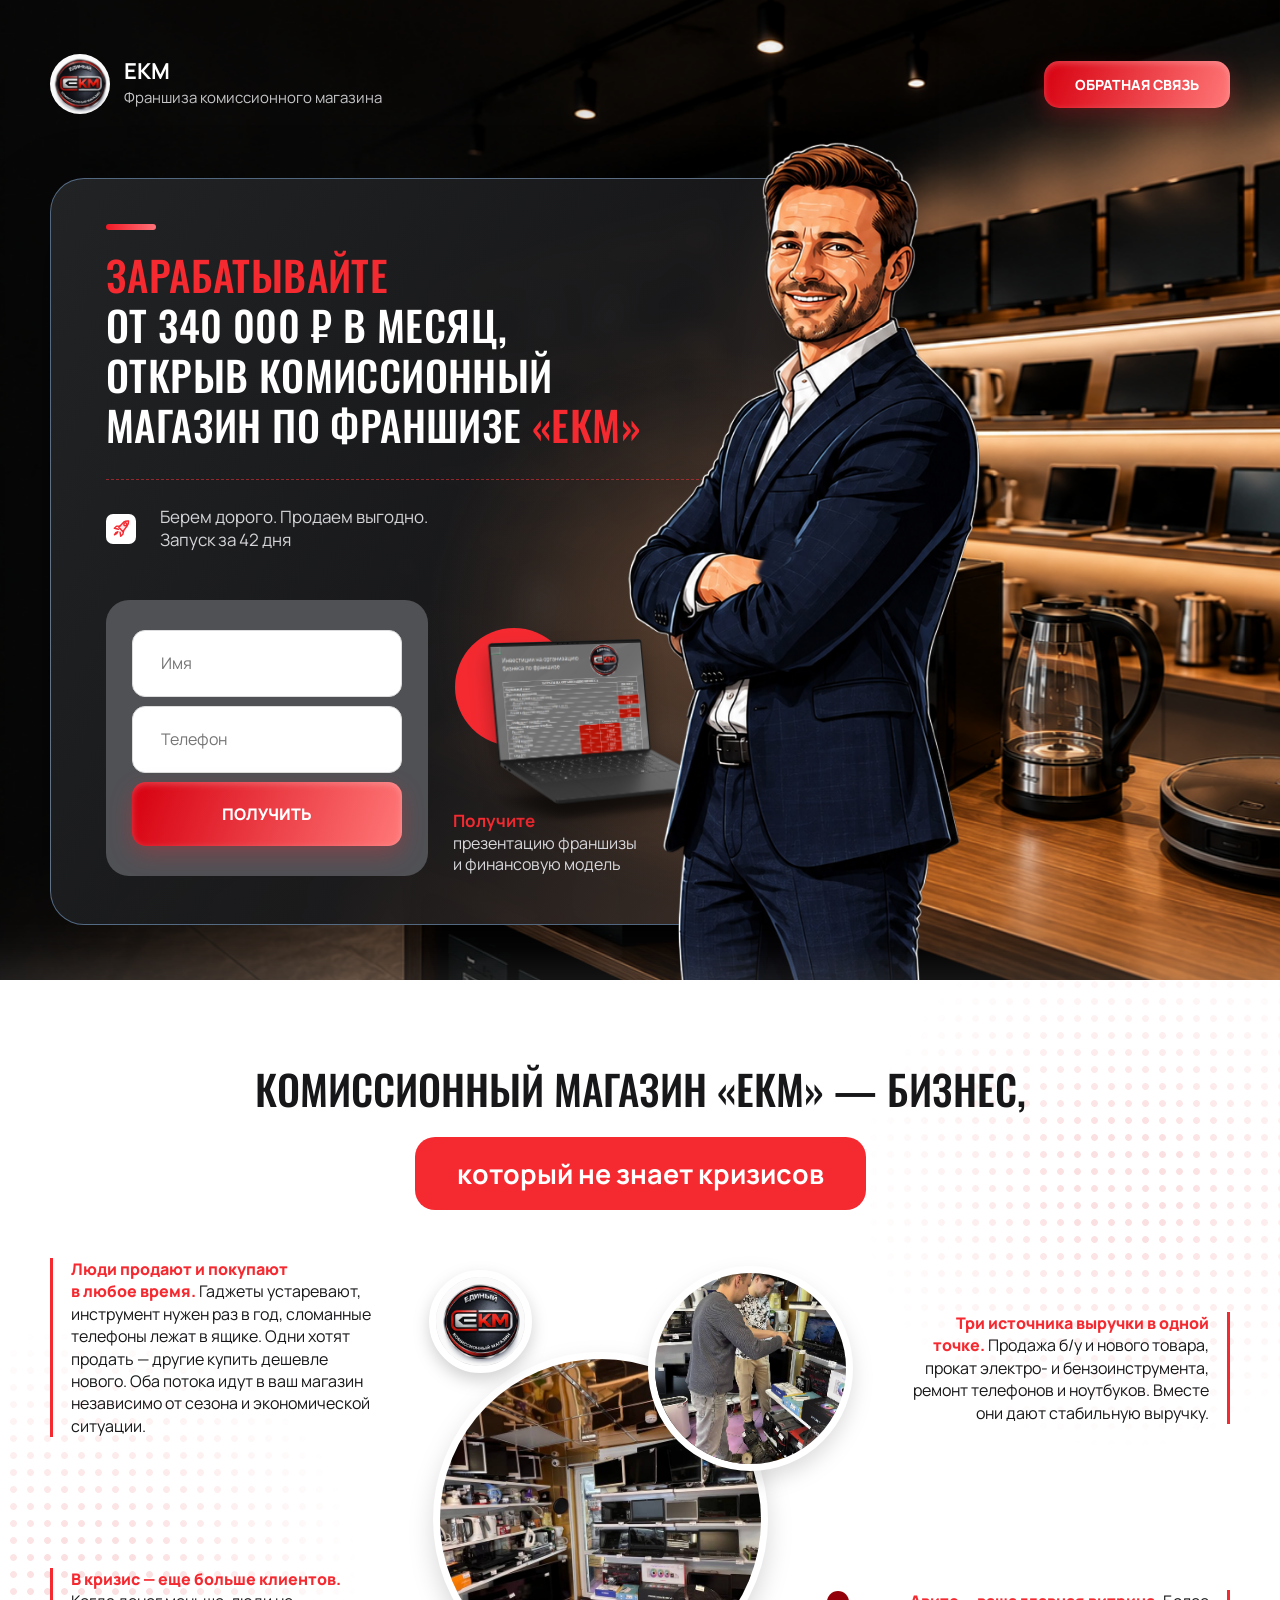
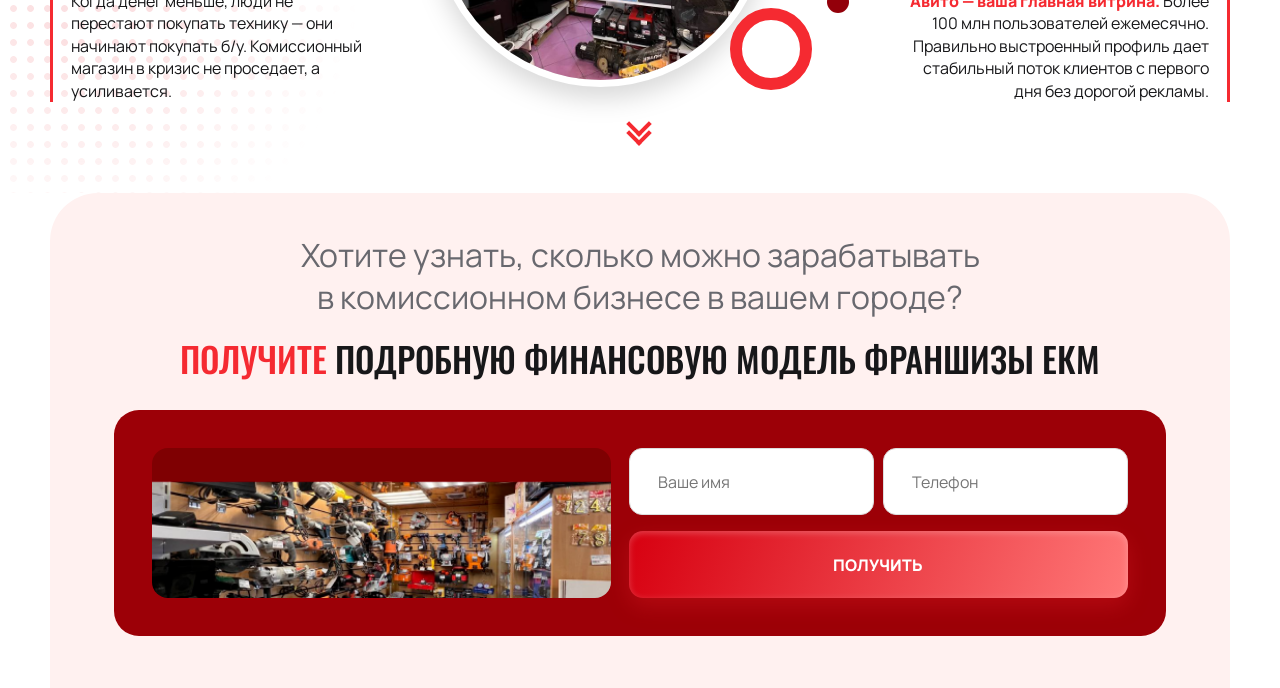
==== commit db4bb787: "update 4" ====
--- a/index.html
+++ b/index.html
@@ -16,7 +16,7 @@
       <div class="hero__visual" aria-hidden="true"></div>
       <div class="hero__fade" aria-hidden="true"></div>
       <div class="hero__man-track" aria-hidden="true">
-        <img class="hero__man" src="assets/figma-man-hires.png?v=4" alt="">
+        <img class="hero__man" src="assets/figma-man-hires-retouched.png?v=5" alt="">
       </div>
       <header class="header container">
         <a class="brand" href="#top" aria-label="ЕКМ — на главную">
--- a/styles.css
+++ b/styles.css
@@ -934,8 +934,9 @@
     transform: scale(.58);
     transform-origin: left top;
   }
+  .present__art img { top: -24px; }
   .present p {
-    margin: -43px 0 0;
+    margin: -24px 0 0;
     font-size: 10px;
     line-height: 1.28;
   }
@@ -1040,7 +1041,8 @@
     height: 105px;
     transform: scale(.51);
   }
-  .present p { margin: -48px 0 0; font-size: 9px; }
+  .present__art img { top: -28px; }
+  .present p { margin: -26px 0 0; font-size: 9px; }
   .present p strong { font-size: 11px; }
   .section-heading h2 { font-size: 30px; }
   .section-heading > span {
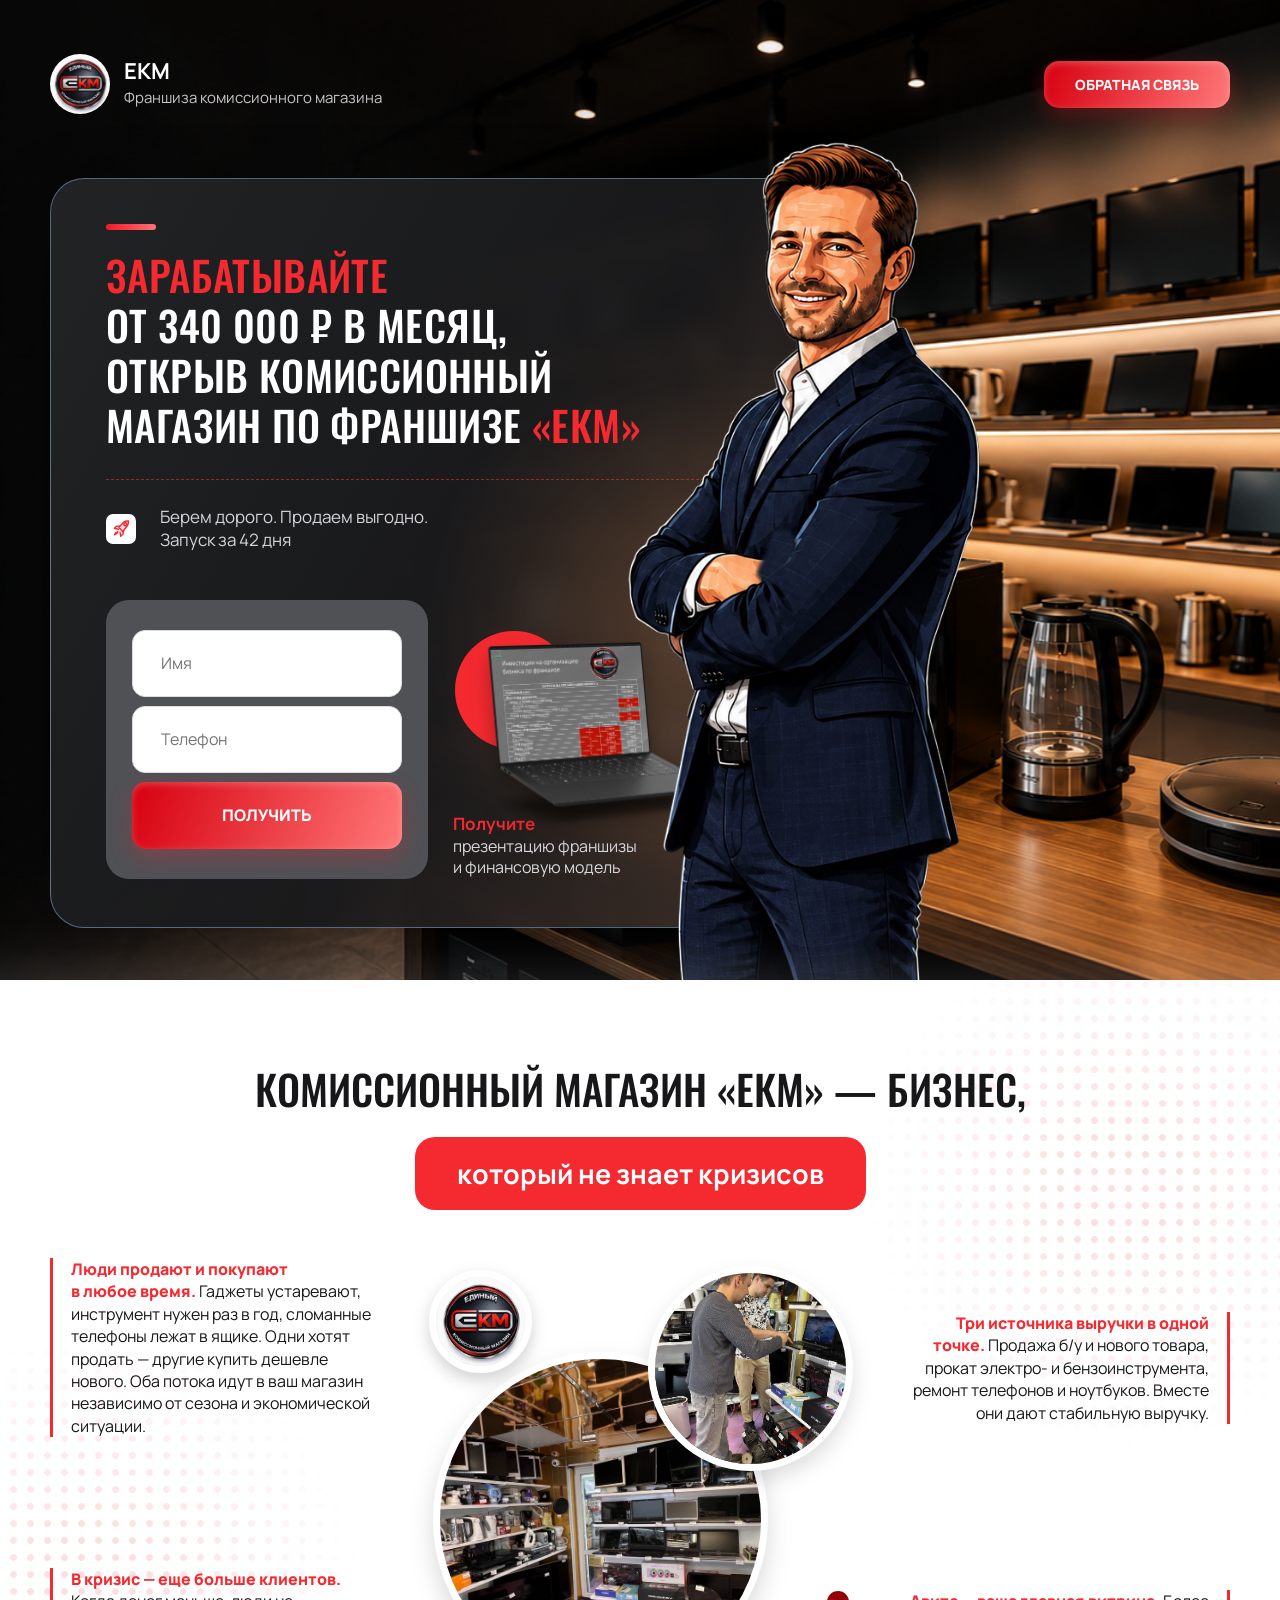
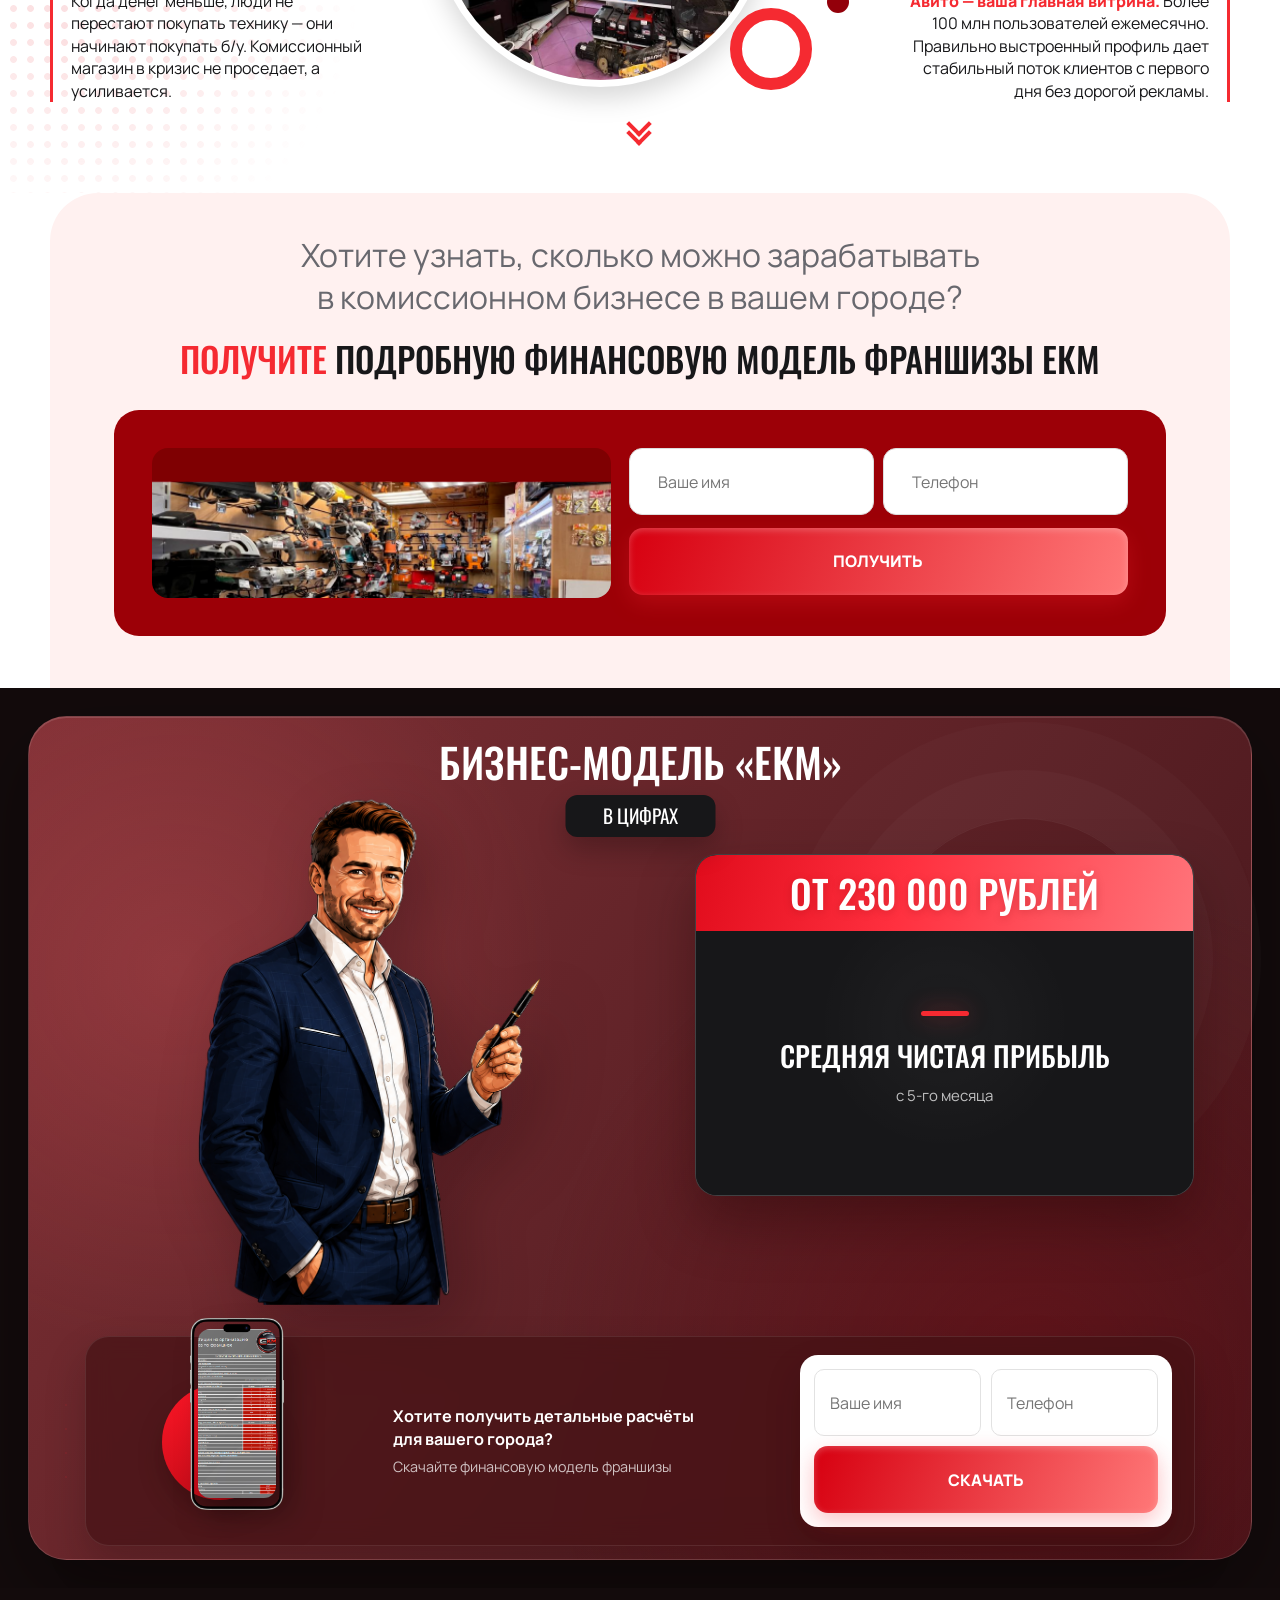
==== commit 15aa28d6: "update 5" ====
--- a/index.html
+++ b/index.html
@@ -124,6 +124,81 @@
         </div>
       </div>
     </section>
+
+    <section class="numbers-stack" id="numbers" aria-labelledby="numbers-title">
+      <div class="numbers-stack__sticky">
+        <div class="numbers-stack__backdrop" aria-hidden="true"></div>
+        <div class="numbers-stack__stage container">
+          <div class="numbers-stack__heading">
+            <h2 id="numbers-title">Бизнес-модель «ЕКМ»</h2>
+            <span>в цифрах</span>
+          </div>
+
+          <img class="numbers-stack__man" src="assets/figma-third-man.png" alt="" aria-hidden="true">
+
+          <div class="numbers-stack__cards" aria-label="Показатели франшизы">
+            <article class="number-card" data-stack-card>
+              <h3>От 230 000 рублей</h3>
+              <div class="number-card__body">
+                <strong>средняя чистая прибыль</strong>
+                <p>с 5-го месяца</p>
+              </div>
+            </article>
+
+            <article class="number-card" data-stack-card>
+              <h3>От 24%</h3>
+              <div class="number-card__body">
+                <strong>рентабельность</strong>
+                <p>по чистой прибыли</p>
+              </div>
+            </article>
+
+            <article class="number-card" data-stack-card>
+              <h3>42 дня</h3>
+              <div class="number-card__body">
+                <strong>от договора</strong>
+                <p>до открытия</p>
+              </div>
+            </article>
+
+            <article class="number-card" data-stack-card>
+              <h3>1 621 000 рублей</h3>
+              <div class="number-card__body">
+                <strong>инвестиций требуется</strong>
+                <p>для старта</p>
+              </div>
+            </article>
+          </div>
+
+          <div class="numbers-stack__footer">
+            <div class="numbers-stack__model">
+              <span class="numbers-stack__model-circle" aria-hidden="true"></span>
+              <div class="numbers-stack__phone">
+                <img class="numbers-stack__phone-screen" src="assets/figma-third-finance.png" alt="Финансовая модель франшизы ЕКМ">
+                <img class="numbers-stack__phone-frame" src="assets/figma-third-phone.png" alt="" aria-hidden="true">
+              </div>
+              <svg class="numbers-stack__arrow" viewBox="0 0 170 90" aria-hidden="true">
+                <path class="numbers-stack__arrow-line" d="M4 42C27 38 37 23 60 24C87 25 101 43 94 62C87 81 57 79 51 59C45 39 66 26 91 27C119 28 145 42 159 61"/>
+                <path class="numbers-stack__arrow-head" d="m151 57 9 5-2-10"/>
+              </svg>
+            </div>
+
+            <p class="numbers-stack__copy">
+              <strong>Хотите получить детальные расчёты для вашего города?</strong>
+              Скачайте финансовую модель франшизы
+            </p>
+
+            <form class="numbers-stack__form" data-form>
+              <label><span>Ваше имя</span><input name="name" type="text" placeholder="Ваше имя" required></label>
+              <label><span>Телефон</span><input name="phone" type="tel" placeholder="Телефон" required></label>
+              <button class="button" type="submit">Скачать</button>
+              <p class="form-status" aria-live="polite"></p>
+            </form>
+          </div>
+        </div>
+      </div>
+    </section>
+
   </main>
 
   <div class="toast" role="status" aria-live="polite">Спасибо! Мы скоро свяжемся с вами.</div>
--- a/styles.css
+++ b/styles.css
@@ -5,6 +5,7 @@
   --muted: #68686e;
   --cream: #fff1f0;
   --radius: 34px;
+  --form-control-height: 67px;
 }
 
 * { box-sizing: border-box; }
@@ -378,7 +379,7 @@
 
 .lead-form input {
   width: 100%;
-  height: 67px;
+  height: var(--form-control-height);
   padding: 0 28px;
   border: 1px solid #ddd;
   border-radius: 13px;
@@ -393,7 +394,11 @@
   box-shadow: 0 0 0 4px rgba(245,42,49,.14);
 }
 
-.lead-form .button { width: 100%; }
+.lead-form .button {
+  width: 100%;
+  height: var(--form-control-height);
+  min-height: var(--form-control-height);
+}
 .form-status { display: none; margin: 0; }
 
 .present__art {
@@ -708,8 +713,12 @@
   background: transparent;
 }
 
-.lead-form--wide input { height: 67px; }
-.lead-form--wide .button { grid-column: 1 / 3; min-height: 60px; }
+.lead-form--wide input { height: var(--form-control-height); }
+.lead-form--wide .button {
+  grid-column: 1 / 3;
+  height: var(--form-control-height);
+  min-height: var(--form-control-height);
+}
 
 .toast {
   position: fixed;
@@ -771,6 +780,7 @@
 }
 
 @media (max-width: 900px) {
+  :root { --form-control-height: 52px; }
   .container { width: min(100% - 30px, 720px); }
   .hero {
     min-height: auto;
@@ -832,8 +842,11 @@
     margin-top: 27px;
   }
   .lead-form { padding: 17px; }
-  .lead-form input { height: 52px; padding-inline: 18px; }
-  .lead-form .button { min-height: 53px; }
+  .lead-form input { height: var(--form-control-height); padding-inline: 18px; }
+  .lead-form .button {
+    height: var(--form-control-height);
+    min-height: var(--form-control-height);
+  }
   .present__art {
     height: 132px;
     transform: scale(.67);
@@ -870,6 +883,7 @@
 }
 
 @media (max-width: 680px) {
+  :root { --form-control-height: 46px; }
   .container { width: min(100% - 24px, 520px); }
   .hero {
     min-height: 0;
@@ -922,21 +936,26 @@
   }
   .lead-form { padding: 13px; border-radius: 18px; }
   .lead-form input {
-    height: 46px;
+    height: var(--form-control-height);
     padding-inline: 14px;
     border-radius: 10px;
     font-size: 13px;
   }
-  .lead-form .button { min-height: 48px; padding-inline: 12px; font-size: 13px; }
+  .lead-form .button {
+    height: var(--form-control-height);
+    min-height: var(--form-control-height);
+    padding-inline: 12px;
+    font-size: 13px;
+  }
   .present { display: block; min-height: 170px; }
   .present__art {
-    height: 118px;
-    transform: scale(.58);
+    height: 138px;
+    transform: scale(.9);
     transform-origin: left top;
   }
-  .present__art img { top: -24px; }
+  .present__art img { top: -18px; left: 8px; }
   .present p {
-    margin: -24px 0 0;
+    margin: -5px 0 0;
     font-size: 10px;
     line-height: 1.28;
   }
@@ -999,6 +1018,7 @@
 }
 
 @media (max-width: 430px) {
+  :root { --form-control-height: 43px; }
   .header { gap: 12px; }
   .brand { gap: 9px; }
   .brand img { width: 44px; height: 44px; }
@@ -1034,15 +1054,19 @@
     gap: 8px;
   }
   .lead-form { padding: 11px; }
-  .lead-form input { height: 43px; padding-inline: 12px; font-size: 12px; }
-  .lead-form .button { min-height: 45px; font-size: 12px; }
+  .lead-form input { height: var(--form-control-height); padding-inline: 12px; font-size: 12px; }
+  .lead-form .button {
+    height: var(--form-control-height);
+    min-height: var(--form-control-height);
+    font-size: 12px;
+  }
   .present { min-height: 155px; }
   .present__art {
-    height: 105px;
-    transform: scale(.51);
-  }
-  .present__art img { top: -28px; }
-  .present p { margin: -26px 0 0; font-size: 9px; }
+    height: 125px;
+    transform: scale(.78);
+  }
+  .present__art img { top: -20px; left: 5px; }
+  .present p { margin: -8px 0 0; font-size: 9px; }
   .present p strong { font-size: 11px; }
   .section-heading h2 { font-size: 30px; }
   .section-heading > span {
@@ -1060,6 +1084,847 @@
   .toast { left: 12px; right: 12px; text-align: center; }
 }
 
+.numbers-stack {
+  --stack-card-height: clamp(300px, 38vh, 390px);
+  --stack-card-width: clamp(430px, 39vw, 590px);
+  --stack-header-height: 76px;
+  position: relative;
+  height: 400vh;
+  background: #130b0c;
+}
+
+.numbers-stack__sticky {
+  position: sticky;
+  top: 0;
+  height: 100vh;
+  height: 100svh;
+  min-height: 720px;
+  overflow: hidden;
+  isolation: isolate;
+}
+
+.numbers-stack__backdrop {
+  position: absolute;
+  inset: clamp(18px, 2.2vw, 36px);
+  border: 1px solid rgba(255,255,255,.13);
+  border-radius: clamp(28px, 3vw, 48px);
+  background:
+    radial-gradient(circle at 12% 30%, rgba(255,105,111,.2), transparent 31%),
+    radial-gradient(circle at 82% 78%, rgba(102,16,23,.68), transparent 42%),
+    linear-gradient(125deg, #7f3035 0%, #612328 48%, #411419 100%);
+  box-shadow:
+    inset 0 1px 0 rgba(255,255,255,.13),
+    0 28px 80px rgba(0,0,0,.34);
+}
+
+.numbers-stack__backdrop::before,
+.numbers-stack__backdrop::after {
+  content: "";
+  position: absolute;
+  border-radius: 50%;
+  pointer-events: none;
+}
+
+.numbers-stack__backdrop::before {
+  top: 12%;
+  right: 7%;
+  width: 280px;
+  height: 280px;
+  border: 1px solid rgba(255,255,255,.06);
+  box-shadow:
+    0 0 0 48px rgba(255,255,255,.025),
+    0 0 0 96px rgba(255,255,255,.018);
+}
+
+.numbers-stack__backdrop::after {
+  left: 2%;
+  bottom: 4%;
+  width: 180px;
+  height: 180px;
+  background: radial-gradient(circle, rgba(245,35,47,.24) 0 4%, transparent 5%) 0 0 / 24px 24px;
+  opacity: .52;
+}
+
+.numbers-stack__stage {
+  position: relative;
+  z-index: 1;
+  height: 100%;
+}
+
+.numbers-stack__heading {
+  position: absolute;
+  z-index: 12;
+  top: clamp(42px, 6vh, 76px);
+  left: 50%;
+  text-align: center;
+  color: #fff;
+  transform: translateX(-50%);
+}
+
+.numbers-stack__heading h2 {
+  margin: 0;
+  font-family: "Oswald", sans-serif;
+  font-size: clamp(35px, 3.2vw, 58px);
+  font-weight: 500;
+  line-height: 1;
+  text-transform: uppercase;
+  white-space: nowrap;
+}
+
+.numbers-stack__heading > span {
+  display: inline-flex;
+  align-items: center;
+  justify-content: center;
+  min-width: 150px;
+  min-height: 42px;
+  margin-top: 12px;
+  padding: 7px 25px 9px;
+  border-radius: 12px;
+  background: #171719;
+  font-family: "Oswald", sans-serif;
+  font-size: clamp(18px, 1.5vw, 25px);
+  line-height: 1;
+  text-transform: uppercase;
+  box-shadow: 0 12px 28px rgba(0,0,0,.24);
+}
+
+.numbers-stack__man {
+  position: absolute;
+  z-index: 9;
+  top: 145px;
+  bottom: auto;
+  left: 4%;
+  width: min(54vw, 760px);
+  height: auto;
+  pointer-events: none;
+  filter: drop-shadow(18px 24px 30px rgba(20,0,2,.28));
+}
+
+.numbers-stack__cards {
+  position: absolute;
+  z-index: 6;
+  top: clamp(155px, 18vh, 190px);
+  right: 3%;
+  left: auto;
+  width: var(--stack-card-width);
+  height: var(--stack-card-height);
+  transform: none;
+  perspective: 1100px;
+}
+
+.number-card {
+  position: absolute;
+  inset: 0;
+  width: 100%;
+  height: var(--stack-card-height);
+  overflow: hidden;
+  border: 1px solid rgba(255,255,255,.18);
+  border-radius: 22px;
+  background: #171719;
+  color: #fff;
+  box-shadow: 0 26px 55px rgba(25,0,3,.34);
+  transform-origin: 50% 10%;
+  will-change: transform;
+}
+
+.number-card h3 {
+  display: flex;
+  align-items: center;
+  justify-content: center;
+  height: var(--stack-header-height);
+  margin: 0;
+  border-radius: 20px 20px 0 0;
+  background:
+    linear-gradient(105deg, #e10c1c 0%, #ff303f 42%, #ff747a 100%);
+  font-family: "Oswald", sans-serif;
+  font-size: clamp(30px, 3vw, 48px);
+  font-weight: 500;
+  line-height: 1;
+  text-transform: uppercase;
+  text-shadow: 0 2px 9px rgba(118,0,5,.22);
+}
+
+.number-card__body {
+  display: flex;
+  height: calc(100% - var(--stack-header-height));
+  flex-direction: column;
+  align-items: center;
+  justify-content: center;
+  padding: 34px 48px 42px;
+  text-align: center;
+  background:
+    radial-gradient(circle at 50% 35%, rgba(255,255,255,.035), transparent 42%),
+    #171719;
+}
+
+.number-card__body::before {
+  content: "";
+  width: 48px;
+  height: 5px;
+  margin-bottom: 24px;
+  border-radius: 999px;
+  background: var(--red);
+  box-shadow: 0 0 22px rgba(255,38,49,.46);
+}
+
+.number-card__body strong {
+  font-family: "Oswald", sans-serif;
+  font-size: clamp(25px, 2.2vw, 36px);
+  font-weight: 500;
+  line-height: 1.1;
+  text-transform: uppercase;
+}
+
+.number-card__body p {
+  max-width: 420px;
+  margin: 14px 0 0;
+  color: rgba(255,255,255,.72);
+  font-size: clamp(15px, 1.15vw, 19px);
+  line-height: 1.42;
+}
+
+.numbers-stack__footer {
+  position: absolute;
+  z-index: 11;
+  right: 3%;
+  bottom: clamp(28px, 4vh, 50px);
+  left: 3%;
+  display: grid;
+  grid-template-columns: minmax(245px, .85fr) minmax(230px, 1fr) minmax(330px, 1.12fr);
+  align-items: center;
+  gap: clamp(20px, 3vw, 48px);
+  min-height: 145px;
+  padding: 18px 22px;
+  border: 1px solid rgba(255,255,255,.09);
+  border-radius: 24px;
+  background: rgba(70,18,22,.72);
+  box-shadow: 0 20px 42px rgba(22,0,2,.2);
+  backdrop-filter: blur(12px);
+}
+
+.numbers-stack__model {
+  position: relative;
+  height: 142px;
+  overflow: visible;
+}
+
+.numbers-stack__model-circle {
+  position: absolute;
+  top: 14px;
+  left: 2px;
+  width: 116px;
+  height: 116px;
+  border-radius: 50%;
+  background: linear-gradient(145deg, #ff1727, #ad0712);
+  box-shadow: 0 14px 25px rgba(37,0,2,.3);
+}
+
+.numbers-stack__phone {
+  position: absolute;
+  z-index: 1;
+  top: -52px;
+  left: 30px;
+  width: 94px;
+  height: 192px;
+  filter: drop-shadow(12px 15px 14px rgba(0,0,0,.28));
+  transform-origin: 50% 78%;
+  animation: numbers-phone-sway 4.2s ease-in-out infinite;
+  will-change: transform;
+}
+
+.numbers-stack__phone-screen {
+  position: absolute;
+  z-index: 1;
+  top: 11px;
+  left: 8px;
+  width: 78px;
+  height: 169px;
+  border-radius: 12px;
+  object-fit: cover;
+  object-position: center top;
+}
+
+.numbers-stack__phone-frame {
+  position: absolute;
+  z-index: 2;
+  inset: 0;
+  width: 100%;
+  height: 100%;
+  object-fit: fill;
+  pointer-events: none;
+}
+
+.numbers-stack__arrow {
+  display: none;
+}
+
+.numbers-stack__arrow-line {
+  stroke-dasharray: 3 6;
+}
+
+.numbers-stack__arrow-head {
+  stroke-dasharray: none;
+}
+
+@keyframes numbers-phone-sway {
+  0%, 100% { transform: rotate(-5deg) translate3d(0, 0, 0); }
+  50% { transform: rotate(-2deg) translate3d(1px, -4px, 0); }
+}
+
+.numbers-stack__copy {
+  margin: 0;
+  color: rgba(255,255,255,.74);
+  font-size: clamp(14px, 1.12vw, 18px);
+  line-height: 1.42;
+}
+
+.numbers-stack__copy strong {
+  display: block;
+  margin-bottom: 6px;
+  color: #fff;
+  font-size: 1.13em;
+}
+
+.numbers-stack__form {
+  display: grid;
+  grid-template-columns: 1fr 1fr;
+  gap: 10px;
+  padding: 14px;
+  border-radius: 18px;
+  background: #fff;
+  box-shadow: 0 16px 35px rgba(30,0,2,.2);
+}
+
+.numbers-stack__form label {
+  display: block;
+}
+
+.numbers-stack__form label > span {
+  position: absolute;
+  width: 1px;
+  height: 1px;
+  overflow: hidden;
+  clip: rect(0, 0, 0, 0);
+}
+
+.numbers-stack__form input {
+  width: 100%;
+  height: var(--form-control-height);
+  padding: 0 15px;
+  border: 1px solid #e2e2e2;
+  border-radius: 10px;
+  color: #28282a;
+  font: inherit;
+}
+
+.numbers-stack__form .button {
+  grid-column: 1 / -1;
+  height: var(--form-control-height);
+  min-height: var(--form-control-height);
+  border: 0;
+}
+
+.numbers-stack__form .form-status {
+  grid-column: 1 / -1;
+  margin: 0;
+}
+
+@media (min-width: 1800px) {
+  .numbers-stack__sticky {
+    height: min(1000px, 100svh);
+    min-height: 0;
+  }
+  .numbers-stack__backdrop {
+    top: 24px;
+    right: 4vw;
+    bottom: 24px;
+    left: 4vw;
+    height: auto;
+    transform: none;
+  }
+  .numbers-stack__stage {
+    top: 24px;
+    width: min(1680px, calc(100% - 120px));
+    height: calc(100% - 48px);
+    max-width: none;
+    transform: none;
+  }
+  .numbers-stack__heading { top: 38px; }
+  .numbers-stack__heading h2 { font-size: 54px; }
+  .numbers-stack__man {
+    top: auto;
+    bottom: 214px;
+    left: 28%;
+    width: 790px;
+  }
+  .numbers-stack__cards {
+    top: 155px;
+    right: 7%;
+    --stack-card-width: 590px;
+    --stack-card-height: 350px;
+  }
+  .numbers-stack__footer {
+    right: auto;
+    bottom: 18px;
+    left: 50%;
+    width: min(1180px, calc(100% - 80px));
+    min-height: 196px;
+    grid-template-columns: minmax(225px, 0.75fr) minmax(260px, 1fr) minmax(330px, 1.05fr);
+    gap: 24px;
+    padding: 18px 20px;
+    transform: translateX(-50%);
+  }
+}
+
+@media (min-width: 1200px) and (max-width: 1799px) {
+  .numbers-stack__heading { top: 54px; }
+  .numbers-stack__man {
+    top: 108px;
+    left: 11%;
+    width: min(53vw, 735px);
+  }
+  .numbers-stack__cards {
+    top: 166px;
+    right: 3%;
+  }
+  .numbers-stack__footer {
+    bottom: 42px;
+  }
+  .numbers-stack__phone {
+    left: 82px;
+  }
+  .numbers-stack__model-circle {
+    left: 54px;
+  }
+  .numbers-stack__copy {
+    transform: translateX(-36px);
+  }
+}
+
+@media (min-width: 1200px) and (max-height: 840px) {
+  .numbers-stack {
+    --stack-card-height: 280px;
+    --stack-header-height: 64px;
+  }
+  .numbers-stack__heading { top: 24px; }
+  .numbers-stack__heading h2 { font-size: 40px; }
+  .numbers-stack__heading > span {
+    min-height: 34px;
+    margin-top: 7px;
+    font-size: 18px;
+  }
+  .numbers-stack__man {
+    top: 112px;
+    left: 5%;
+    width: min(51vw, 680px);
+  }
+  .numbers-stack__cards { top: 118px; }
+  .numbers-stack__footer {
+    bottom: 16px;
+    min-height: 118px;
+    padding-block: 10px;
+  }
+  .numbers-stack__phone {
+    top: -35px;
+    width: 82px;
+    height: 168px;
+  }
+  .numbers-stack__phone-screen {
+    top: 10px;
+    left: 7px;
+    width: 68px;
+    height: 147px;
+  }
+  .numbers-stack__arrow {
+    top: 20px;
+    left: 101px;
+    width: 96px;
+  }
+}
+
+@media (max-width: 1100px) {
+  .numbers-stack {
+    --stack-card-width: min(52vw, 500px);
+    --stack-card-height: 300px;
+    --stack-header-height: 68px;
+  }
+  .numbers-stack__man {
+    top: 115px;
+    bottom: auto;
+    left: 1%;
+    width: min(66vw, 650px);
+  }
+  .numbers-stack__cards {
+    top: 170px;
+    right: 4%;
+    left: auto;
+    transform: none;
+  }
+  .numbers-stack__footer {
+    grid-template-columns: 160px minmax(210px, .8fr) minmax(290px, 1fr);
+    gap: 15px;
+  }
+}
+
+@media (max-width: 820px) {
+  .numbers-stack {
+    --stack-card-width: min(65vw, 480px);
+    --stack-card-height: min(320px, 36vh);
+    --stack-header-height: 62px;
+  }
+  .numbers-stack__sticky { min-height: 680px; }
+  .numbers-stack__backdrop { inset: 10px; border-radius: 28px; }
+  .numbers-stack__heading { top: 32px; }
+  .numbers-stack__heading h2 { font-size: clamp(32px, 6vw, 47px); }
+  .numbers-stack__man {
+    top: 165px;
+    bottom: auto;
+    left: -10%;
+    width: 62vw;
+    opacity: .95;
+  }
+  .numbers-stack__cards {
+    top: 155px;
+    left: auto;
+    right: 3%;
+  }
+  .number-card h3 { font-size: clamp(28px, 5vw, 40px); }
+  .number-card__body { padding: 26px 32px 34px; }
+  .number-card__body strong { font-size: clamp(23px, 4vw, 31px); }
+  .number-card__body p { font-size: 15px; }
+  .numbers-stack__footer {
+    right: 3%;
+    bottom: 25px;
+    left: 3%;
+    grid-template-columns: 105px 1fr;
+    min-height: 128px;
+    padding: 14px;
+  }
+  .numbers-stack__model { height: 105px; }
+  .numbers-stack__model-circle { width: 88px; height: 88px; }
+  .numbers-stack__phone {
+    top: -35px;
+    left: 20px;
+    width: 72px;
+    height: 148px;
+  }
+  .numbers-stack__phone-screen {
+    top: 9px;
+    left: 6px;
+    width: 60px;
+    height: 130px;
+    border-radius: 9px;
+  }
+  .numbers-stack__arrow {
+    top: 21px;
+    left: 84px;
+    width: 96px;
+  }
+  .numbers-stack__copy { display: none; }
+  .numbers-stack__form { grid-template-columns: 1fr 1fr; padding: 10px; }
+  .numbers-stack__form input { height: var(--form-control-height); font-size: 13px; }
+  .numbers-stack__form .button {
+    height: var(--form-control-height);
+    min-height: var(--form-control-height);
+    font-size: 13px;
+  }
+}
+
+@media (min-width: 700px) and (max-width: 1100px) and (min-height: 900px) {
+  .numbers-stack {
+    background: #130b0c;
+  }
+  .numbers-stack__sticky {
+    position: relative;
+    top: auto;
+    height: 820px;
+    min-height: 0;
+  }
+  .numbers-stack__backdrop {
+    inset: 12px;
+  }
+  .numbers-stack__stage {
+    height: 820px;
+  }
+  .numbers-stack__heading {
+    top: 28px;
+  }
+  .numbers-stack__man {
+    top: auto;
+    bottom: 238px;
+    left: 1%;
+  }
+  .numbers-stack__cards {
+    top: 145px;
+  }
+  .numbers-stack__footer {
+    bottom: 72px;
+    grid-template-columns: 105px minmax(190px, 0.8fr) minmax(290px, 1fr);
+    gap: 14px;
+  }
+  .numbers-stack__copy {
+    display: block;
+    transform: none;
+    font-size: 13px;
+    line-height: 1.32;
+  }
+  .numbers-stack__copy strong {
+    margin-bottom: 4px;
+    font-size: 14px;
+  }
+}
+
+@media (min-width: 821px) and (max-width: 1100px) and (min-height: 1100px) {
+  .numbers-stack__man {
+    bottom: 252px;
+    left: 2%;
+    width: min(74vw, 690px);
+  }
+  .numbers-stack__copy {
+    position: relative;
+    left: 18px;
+    max-width: 235px;
+  }
+}
+
+@media (min-width: 700px) and (max-width: 820px) and (min-height: 900px) {
+  .numbers-stack__sticky {
+    height: 790px;
+  }
+  .numbers-stack__stage {
+    height: 790px;
+  }
+  .numbers-stack__heading {
+    top: 22px;
+  }
+  .numbers-stack__man {
+    bottom: 238px;
+    left: -1%;
+    width: 68vw;
+  }
+  .numbers-stack__cards {
+    top: 132px;
+  }
+  .numbers-stack__footer {
+    right: 2%;
+    bottom: 58px;
+    left: 2%;
+  }
+}
+
+@media (min-width: 700px) and (max-width: 780px) and (min-height: 900px) and (max-height: 1100px) {
+  .numbers-stack__man {
+    bottom: 222px;
+    left: -2%;
+    width: 74vw;
+  }
+  .numbers-stack__footer {
+    bottom: 64px;
+  }
+}
+
+@media (min-width: 781px) and (max-width: 820px) and (min-height: 1100px) {
+  .numbers-stack__man {
+    bottom: 212px;
+  }
+}
+
+@media (max-width: 560px) {
+  .numbers-stack {
+    --stack-card-width: calc(100vw - 44px);
+    --stack-card-height: min(265px, 35vh);
+    --stack-header-height: 52px;
+  }
+  .numbers-stack__sticky {
+    height: 100svh;
+    min-height: 620px;
+  }
+  .numbers-stack__backdrop {
+    inset: 7px;
+    border-radius: 22px;
+  }
+  .numbers-stack__backdrop::before {
+    top: 18%;
+    right: -12%;
+    width: 210px;
+    height: 210px;
+  }
+  .numbers-stack__heading { top: 24px; width: calc(100% - 32px); }
+  .numbers-stack__heading h2 {
+    font-size: clamp(27px, 7.6vw, 36px);
+    white-space: normal;
+  }
+  .numbers-stack__heading > span {
+    min-width: 118px;
+    min-height: 32px;
+    margin-top: 8px;
+    font-size: 16px;
+  }
+  .numbers-stack__man {
+    display: none;
+  }
+  .numbers-stack__cards {
+    z-index: 9;
+    top: 122px;
+    right: auto;
+    left: 50%;
+    transform: translateX(-50%);
+  }
+  .number-card {
+    border-radius: 16px;
+    box-shadow: 0 18px 36px rgba(25,0,3,.3);
+  }
+  .number-card h3 {
+    padding-inline: 12px;
+    border-radius: 15px 15px 0 0;
+    font-size: clamp(23px, 7vw, 29px);
+    text-align: center;
+  }
+  .number-card__body { padding: 17px 22px 22px; }
+  .number-card__body::before {
+    width: 38px;
+    height: 4px;
+    margin-bottom: 14px;
+  }
+  .number-card__body strong { font-size: clamp(20px, 6vw, 24px); }
+  .number-card__body p { margin-top: 8px; font-size: 13px; }
+  .numbers-stack__footer {
+    right: 22px;
+    bottom: clamp(72px, 12svh, 110px);
+    left: 22px;
+    display: block;
+    min-height: 108px;
+    padding: 12px 10px 10px;
+    border-radius: 17px;
+  }
+  .numbers-stack__model { display: none; }
+  .numbers-stack__copy {
+    display: block;
+    margin: 0 8px 12px;
+    color: rgba(255,255,255,.76);
+    font-size: 12.5px;
+    line-height: 1.35;
+    transform: none;
+  }
+  .numbers-stack__copy strong {
+    margin-bottom: 3px;
+    font-size: 13.5px;
+    line-height: 1.3;
+  }
+  .numbers-stack__form {
+    grid-template-columns: 1fr 1fr;
+    gap: 7px;
+    padding: 8px;
+    border-radius: 14px;
+  }
+  .numbers-stack__form input {
+    padding-inline: 10px;
+    font-size: 12px;
+  }
+  .numbers-stack__form .button { font-size: 12px; }
+}
+
+@media (max-width: 380px) {
+  .numbers-stack {
+    --stack-card-width: calc(100vw - 30px);
+    --stack-card-height: 250px;
+    --stack-header-height: 48px;
+  }
+  .numbers-stack__heading { top: 20px; }
+  .numbers-stack__heading h2 { font-size: 26px; }
+  .numbers-stack__heading > span {
+    min-width: 105px;
+    min-height: 29px;
+    font-size: 15px;
+  }
+  .numbers-stack__cards {
+    top: 112px;
+    right: auto;
+    left: 50%;
+    transform: translateX(-50%);
+  }
+  .number-card h3 { font-size: 23px; }
+  .number-card__body strong { font-size: 20px; }
+  .numbers-stack__footer {
+    right: 15px;
+    bottom: clamp(56px, 10svh, 78px);
+    left: 15px;
+  }
+  .numbers-stack__copy {
+    margin-inline: 6px;
+    font-size: 11.5px;
+  }
+  .numbers-stack__copy strong { font-size: 12.5px; }
+}
+
+@media (min-width: 500px) and (max-width: 560px) and (max-height: 760px) {
+  .numbers-stack__footer {
+    bottom: 38px;
+  }
+}
+
+@media (min-width: 410px) and (max-width: 450px) and (min-height: 880px) {
+  .numbers-stack__sticky {
+    height: 850px;
+    min-height: 0;
+  }
+  .numbers-stack__footer {
+    bottom: 118px;
+  }
+}
+
+@media (min-width: 390px) and (max-width: 409px) and (min-height: 830px) and (max-height: 879px) {
+  .numbers-stack__sticky {
+    height: 790px;
+    min-height: 0;
+  }
+  .numbers-stack__footer {
+    bottom: 104px;
+  }
+}
+
+@media (min-width: 350px) and (max-width: 370px) and (min-height: 620px) and (max-height: 660px) {
+  .numbers-stack__sticky {
+    height: 610px;
+    min-height: 0;
+  }
+  .numbers-stack__footer {
+    bottom: 38px;
+  }
+}
+
+@media (max-width: 380px) and (max-height: 610px) {
+  .numbers-stack__footer {
+    bottom: 14px;
+  }
+}
+
+@media (max-height: 740px) and (min-width: 561px) {
+  .numbers-stack {
+    --stack-card-height: 260px;
+    --stack-header-height: 58px;
+  }
+  .numbers-stack__sticky { min-height: 640px; }
+  .numbers-stack__heading { top: 24px; }
+  .numbers-stack__heading h2 { font-size: 36px; }
+  .numbers-stack__heading > span {
+    min-height: 34px;
+    margin-top: 7px;
+    font-size: 18px;
+  }
+  .numbers-stack__man {
+    top: 126px;
+    left: -8%;
+    width: min(58vw, 540px);
+  }
+  .numbers-stack__cards { top: 126px; }
+  .numbers-stack__footer {
+    bottom: 18px;
+    min-height: 112px;
+    padding-block: 10px;
+  }
+}
+
 @media (prefers-reduced-motion: reduce) {
   html { scroll-behavior: auto; }
   *, *::before, *::after { animation: none !important; transition: none !important; }
@@ -1067,4 +1932,22 @@
   .hero__man-track { transform: none; }
   .hero__visual { transform: scale(1.04); }
   .hero__fade { opacity: .16; }
-}
+  .numbers-stack { height: auto; }
+  .numbers-stack__sticky {
+    position: relative;
+    height: auto;
+    min-height: 1100px;
+  }
+  .numbers-stack__cards {
+    position: relative;
+    top: 180px;
+    display: grid;
+    gap: 16px;
+    height: auto;
+  }
+  .number-card {
+    position: relative;
+    height: 280px;
+    transform: none !important;
+  }
+}
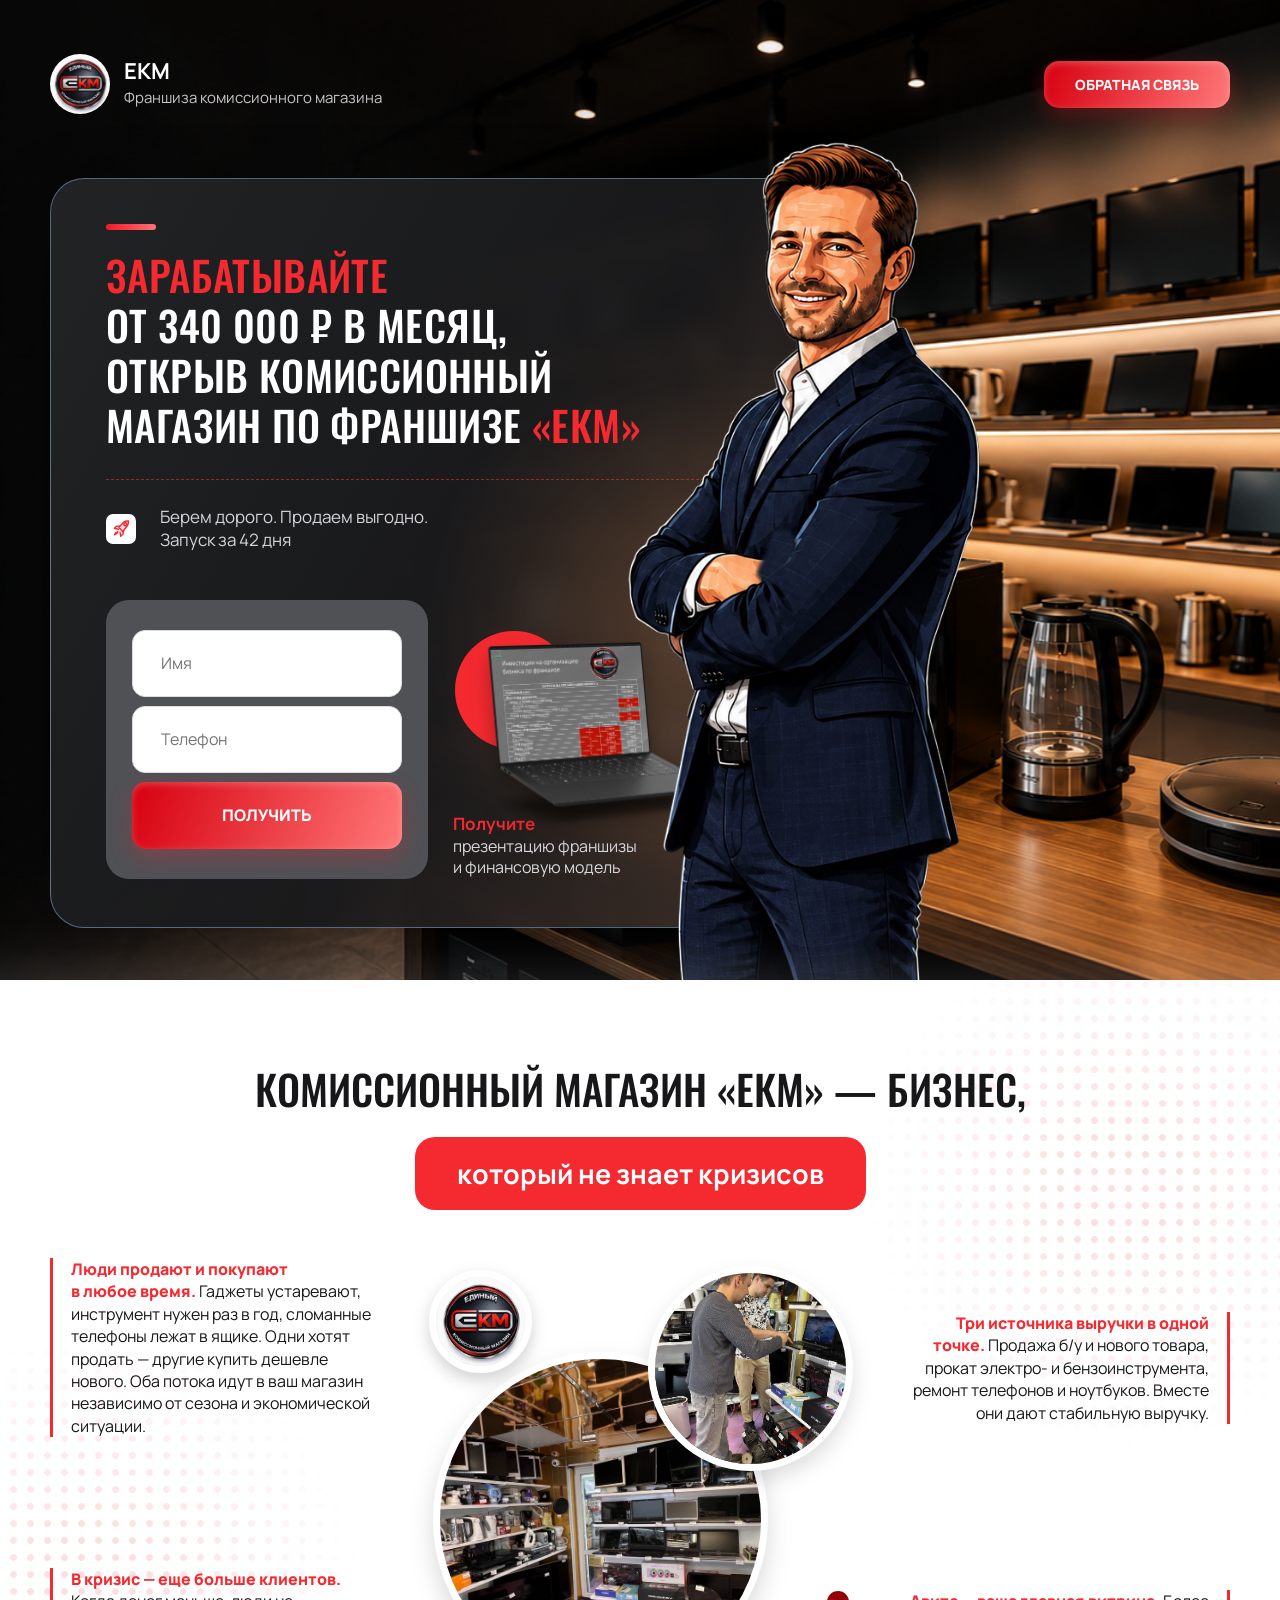
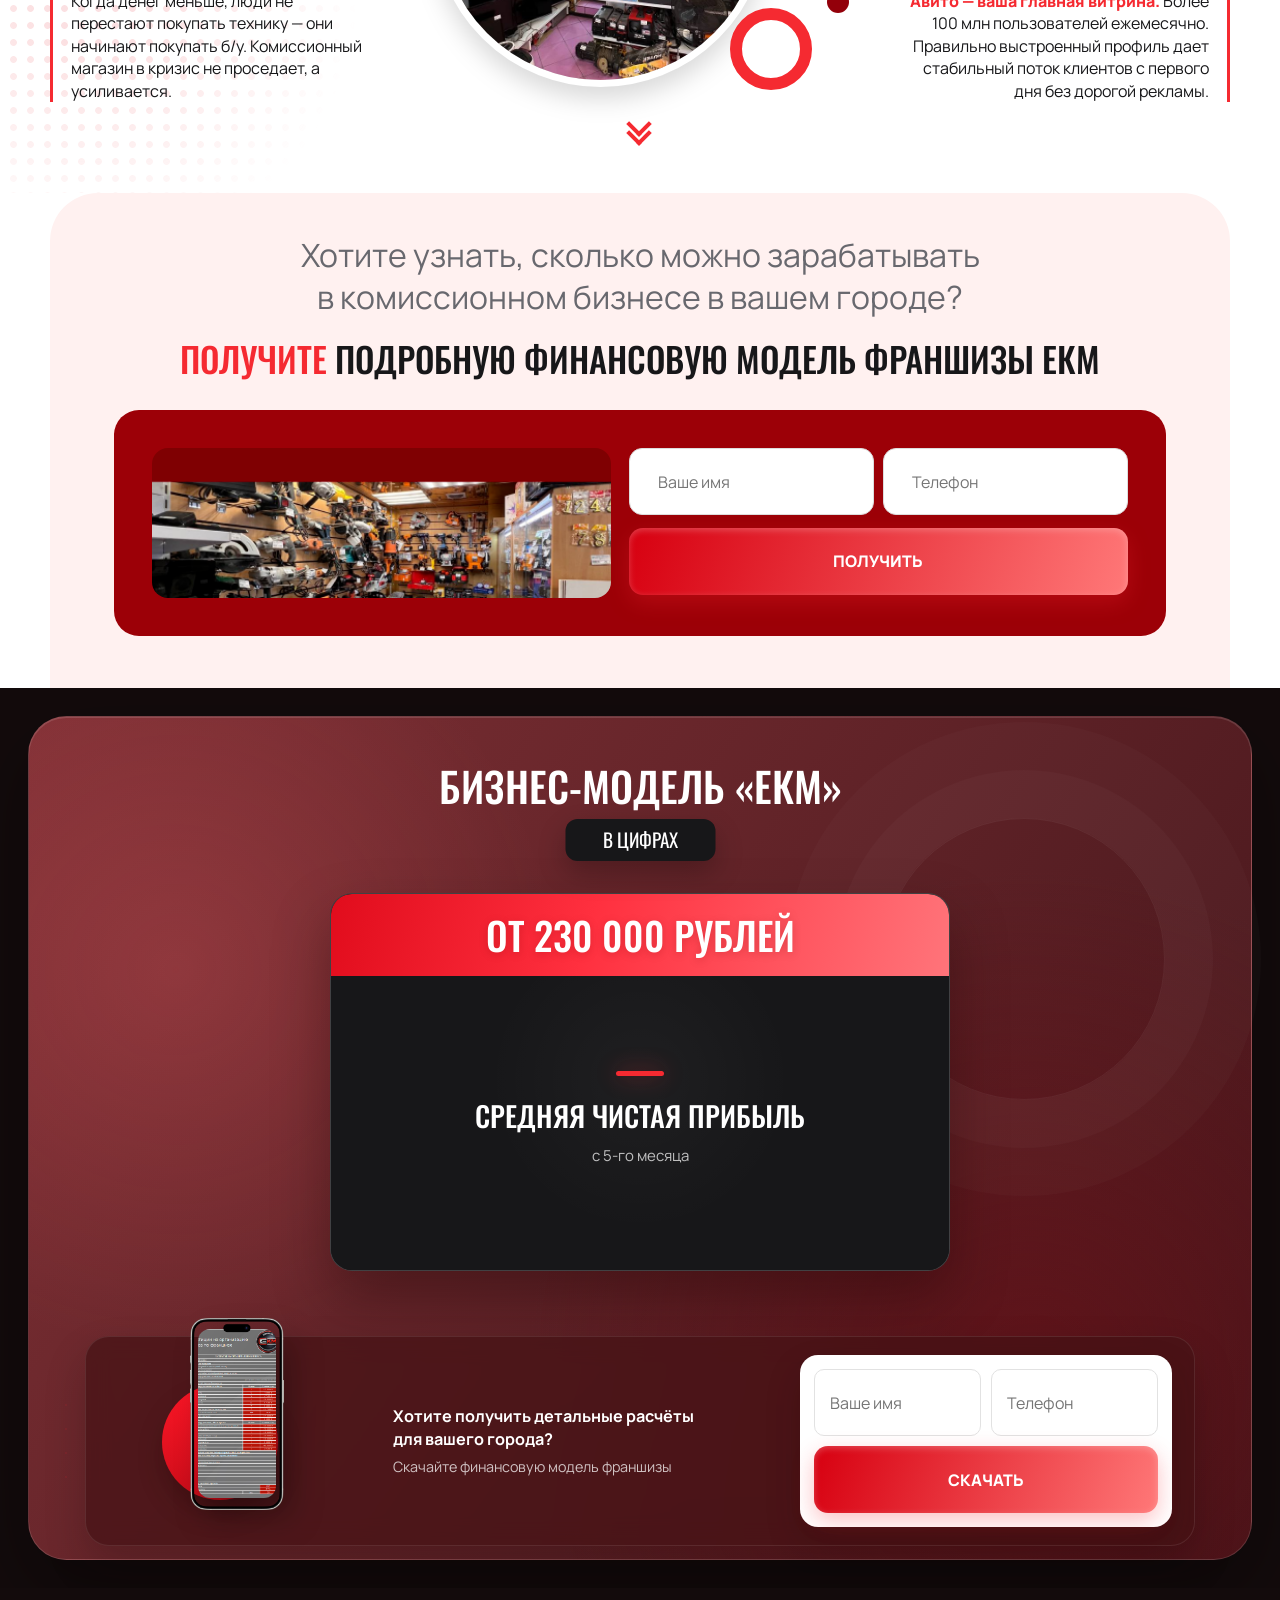
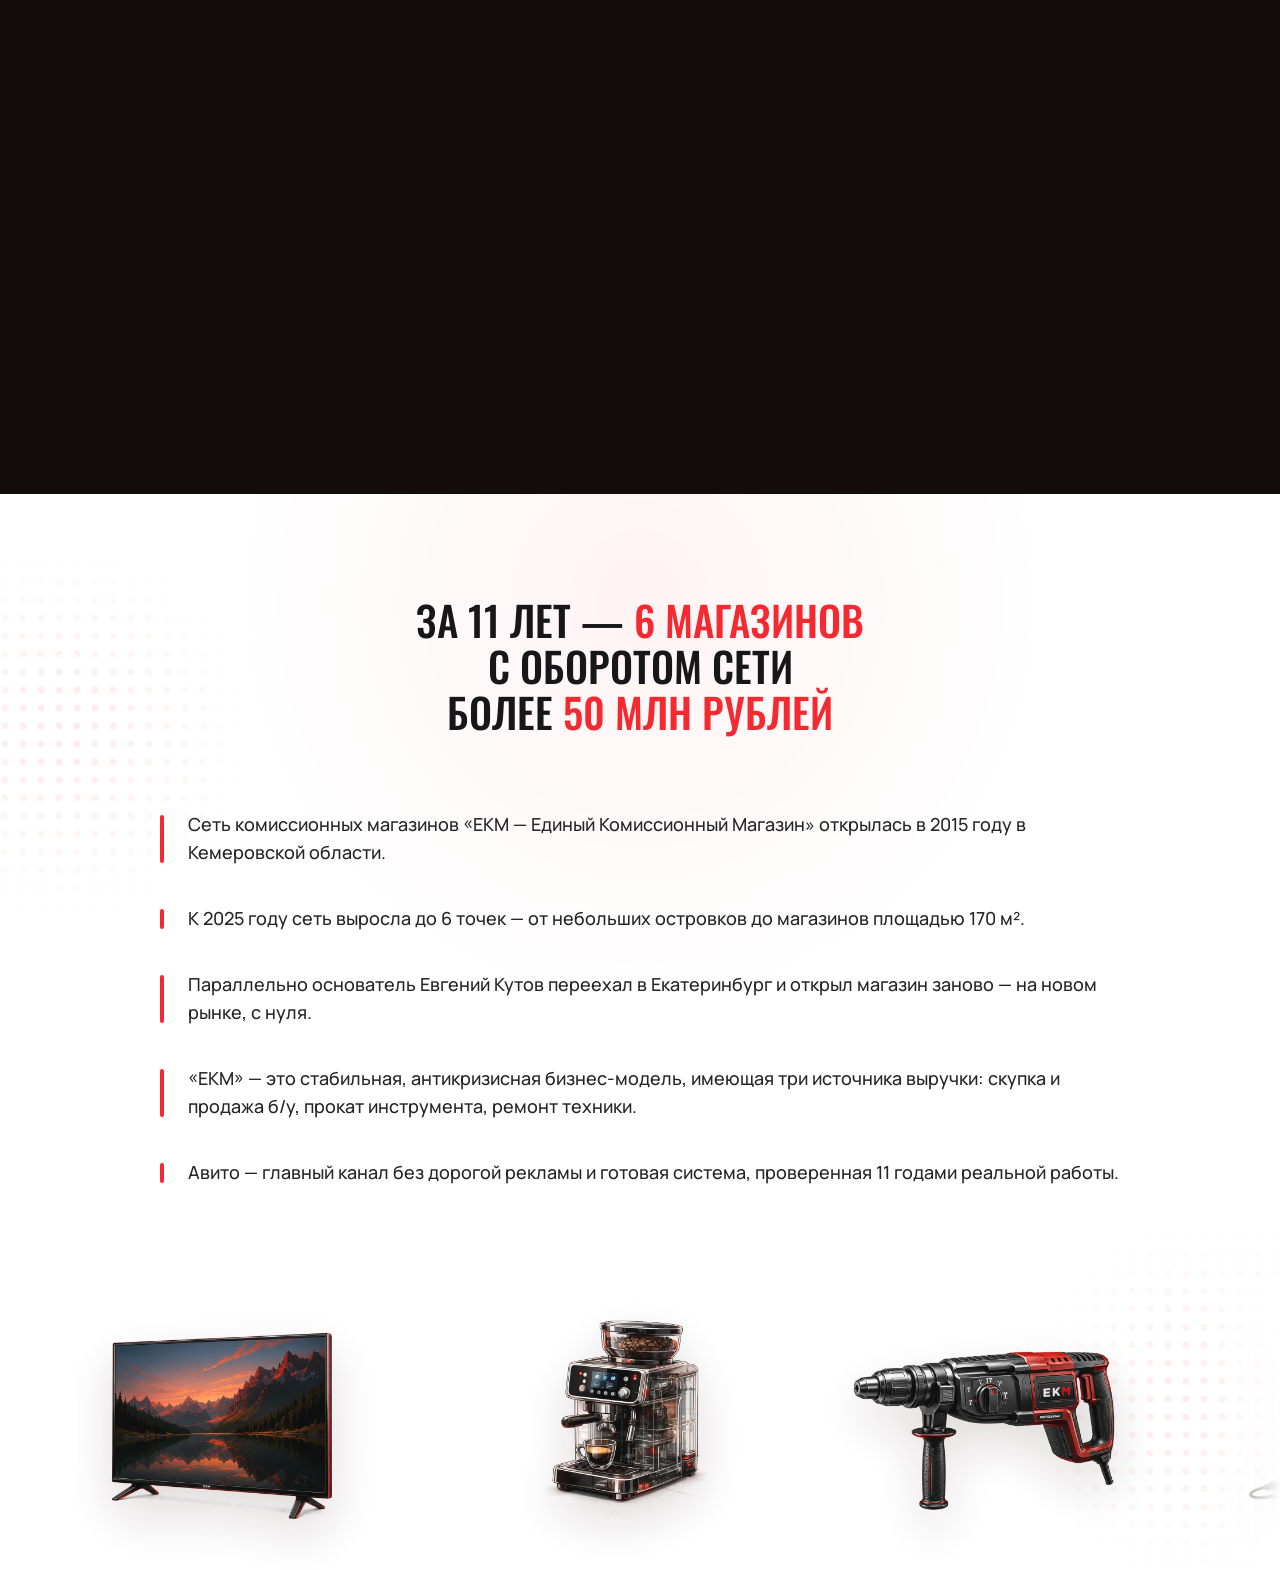
==== commit 324ec273: "update site" ====
--- a/index.html
+++ b/index.html
@@ -199,6 +199,38 @@
       </div>
     </section>
 
+    <section class="legacy-about" id="legacy" aria-labelledby="legacy-title">
+      <div class="legacy-about__dots legacy-about__dots--left" aria-hidden="true"></div>
+      <div class="legacy-about__dots legacy-about__dots--right" aria-hidden="true"></div>
+      <div class="legacy-about__content container">
+        <h2 id="legacy-title">
+          <span>За 11 лет — <em>6 магазинов</em></span>
+          <span>с оборотом сети</span>
+          <span>более <em>50 млн рублей</em></span>
+        </h2>
+
+        <div class="legacy-about__text">
+          <p>Сеть комиссионных магазинов «ЕКМ — Единый Комиссионный Магазин» открылась в 2015 году в Кемеровской области.</p>
+          <p>К 2025 году сеть выросла до 6 точек — от небольших островков до магазинов площадью 170 м².</p>
+          <p>Параллельно основатель Евгений Кутов переехал в Екатеринбург и открыл магазин заново — на новом рынке, с нуля.</p>
+          <p>«ЕКМ» — это стабильная, антикризисная бизнес-модель, имеющая три источника выручки: скупка и продажа б/у, прокат инструмента, ремонт техники.</p>
+          <p>Авито — главный канал без дорогой рекламы и готовая система, проверенная 11 годами реальной работы.</p>
+        </div>
+      </div>
+      <div class="legacy-about__carousel" aria-hidden="true">
+        <div class="legacy-about__track">
+          <img class="legacy-about__object legacy-about__object--tv" src="assets/immersive-tv.webp" alt="">
+          <img class="legacy-about__object legacy-about__object--coffee" src="assets/immersive-coffee.webp" alt="">
+          <img class="legacy-about__object legacy-about__object--drill" src="assets/immersive-drill.webp" alt="">
+          <img class="legacy-about__object legacy-about__object--console" src="assets/immersive-console.webp" alt="">
+          <img class="legacy-about__object legacy-about__object--tv" src="assets/immersive-tv.webp" alt="">
+          <img class="legacy-about__object legacy-about__object--coffee" src="assets/immersive-coffee.webp" alt="">
+          <img class="legacy-about__object legacy-about__object--drill" src="assets/immersive-drill.webp" alt="">
+          <img class="legacy-about__object legacy-about__object--console" src="assets/immersive-console.webp" alt="">
+        </div>
+      </div>
+    </section>
+
   </main>
 
   <div class="toast" role="status" aria-live="polite">Спасибо! Мы скоро свяжемся с вами.</div>
--- a/styles.css
+++ b/styles.css
@@ -1431,21 +1431,21 @@
 
 @media (min-width: 1800px) {
   .numbers-stack__sticky {
-    height: min(1000px, 100svh);
+    height: 1000px;
     min-height: 0;
   }
   .numbers-stack__backdrop {
-    top: 24px;
-    right: 4vw;
-    bottom: 24px;
-    left: 4vw;
+    top: 12px;
+    right: 1.25vw;
+    bottom: 12px;
+    left: 1.25vw;
     height: auto;
     transform: none;
   }
   .numbers-stack__stage {
-    top: 24px;
-    width: min(1680px, calc(100% - 120px));
-    height: calc(100% - 48px);
+    top: 12px;
+    width: min(1760px, calc(100% - 64px));
+    height: 976px;
     max-width: none;
     transform: none;
   }
@@ -1454,12 +1454,12 @@
   .numbers-stack__man {
     top: auto;
     bottom: 214px;
-    left: 28%;
-    width: 790px;
+    left: 20%;
+    width: 870px;
   }
   .numbers-stack__cards {
     top: 155px;
-    right: 7%;
+    right: calc((100% - min(1180px, calc(100% - 80px))) / 2);
     --stack-card-width: 590px;
     --stack-card-height: 350px;
   }
@@ -1479,9 +1479,9 @@
 @media (min-width: 1200px) and (max-width: 1799px) {
   .numbers-stack__heading { top: 54px; }
   .numbers-stack__man {
-    top: 108px;
-    left: 11%;
-    width: min(53vw, 735px);
+    top: 72px;
+    left: 8%;
+    width: min(58vw, 810px);
   }
   .numbers-stack__cards {
     top: 166px;
@@ -1498,6 +1498,44 @@
   }
   .numbers-stack__copy {
     transform: translateX(-36px);
+  }
+}
+
+@media (min-width: 1300px) and (max-width: 1500px) and (min-height: 1050px) and (max-height: 1300px) {
+  .numbers-stack {
+    --stack-card-width: 520px;
+    --stack-card-height: 340px;
+    --stack-header-height: 68px;
+  }
+  .numbers-stack__sticky {
+    height: 1000px;
+    min-height: 0;
+  }
+  .numbers-stack__backdrop {
+    inset: 24px;
+  }
+  .numbers-stack__stage {
+    height: 1000px;
+  }
+  .numbers-stack__heading {
+    top: 72px;
+  }
+  .numbers-stack__man {
+    top: auto;
+    bottom: 248px;
+    left: 8%;
+    width: 888px;
+  }
+  .numbers-stack__cards {
+    top: 185px;
+    right: 4%;
+  }
+  .numbers-stack__footer {
+    right: 5%;
+    bottom: 78px;
+    left: 5%;
+    min-height: 170px;
+    padding-block: 14px;
   }
 }
 
@@ -1506,7 +1544,7 @@
     --stack-card-height: 280px;
     --stack-header-height: 64px;
   }
-  .numbers-stack__heading { top: 24px; }
+  .numbers-stack__heading { top: 46px; }
   .numbers-stack__heading h2 { font-size: 40px; }
   .numbers-stack__heading > span {
     min-height: 34px;
@@ -1514,13 +1552,13 @@
     font-size: 18px;
   }
   .numbers-stack__man {
-    top: 112px;
+    top: 132px;
     left: 5%;
-    width: min(51vw, 680px);
-  }
-  .numbers-stack__cards { top: 118px; }
+    width: min(49vw, 650px);
+  }
+  .numbers-stack__cards { top: 136px; }
   .numbers-stack__footer {
-    bottom: 16px;
+    bottom: 38px;
     min-height: 118px;
     padding-block: 10px;
   }
@@ -1732,7 +1770,7 @@
 @media (max-width: 560px) {
   .numbers-stack {
     --stack-card-width: calc(100vw - 44px);
-    --stack-card-height: min(265px, 35vh);
+    --stack-card-height: clamp(250px, 35svh, 320px);
     --stack-header-height: 52px;
   }
   .numbers-stack__sticky {
@@ -1749,7 +1787,10 @@
     width: 210px;
     height: 210px;
   }
-  .numbers-stack__heading { top: 24px; width: calc(100% - 32px); }
+  .numbers-stack__heading {
+    top: clamp(20px, 3.33svh, 30px);
+    width: calc(100% - 32px);
+  }
   .numbers-stack__heading h2 {
     font-size: clamp(27px, 7.6vw, 36px);
     white-space: normal;
@@ -1765,7 +1806,7 @@
   }
   .numbers-stack__cards {
     z-index: 9;
-    top: 122px;
+    top: clamp(112px, 16.94svh, 150px);
     right: auto;
     left: 50%;
     transform: translateX(-50%);
@@ -1790,7 +1831,7 @@
   .number-card__body p { margin-top: 8px; font-size: 13px; }
   .numbers-stack__footer {
     right: 22px;
-    bottom: clamp(72px, 12svh, 110px);
+    bottom: clamp(14px, calc(33.6svh - 204px), 110px);
     left: 22px;
     display: block;
     min-height: 108px;
@@ -1847,7 +1888,7 @@
   .number-card__body strong { font-size: 20px; }
   .numbers-stack__footer {
     right: 15px;
-    bottom: clamp(56px, 10svh, 78px);
+    bottom: clamp(14px, calc(33.6svh - 204px), 110px);
     left: 15px;
   }
   .numbers-stack__copy {
@@ -1855,48 +1896,6 @@
     font-size: 11.5px;
   }
   .numbers-stack__copy strong { font-size: 12.5px; }
-}
-
-@media (min-width: 500px) and (max-width: 560px) and (max-height: 760px) {
-  .numbers-stack__footer {
-    bottom: 38px;
-  }
-}
-
-@media (min-width: 410px) and (max-width: 450px) and (min-height: 880px) {
-  .numbers-stack__sticky {
-    height: 850px;
-    min-height: 0;
-  }
-  .numbers-stack__footer {
-    bottom: 118px;
-  }
-}
-
-@media (min-width: 390px) and (max-width: 409px) and (min-height: 830px) and (max-height: 879px) {
-  .numbers-stack__sticky {
-    height: 790px;
-    min-height: 0;
-  }
-  .numbers-stack__footer {
-    bottom: 104px;
-  }
-}
-
-@media (min-width: 350px) and (max-width: 370px) and (min-height: 620px) and (max-height: 660px) {
-  .numbers-stack__sticky {
-    height: 610px;
-    min-height: 0;
-  }
-  .numbers-stack__footer {
-    bottom: 38px;
-  }
-}
-
-@media (max-width: 380px) and (max-height: 610px) {
-  .numbers-stack__footer {
-    bottom: 14px;
-  }
 }
 
 @media (max-height: 740px) and (min-width: 561px) {
@@ -1922,6 +1921,633 @@
     bottom: 18px;
     min-height: 112px;
     padding-block: 10px;
+  }
+}
+
+/* Third screen without the presenter: larger centered cards on tablets and desktops. */
+@media (min-width: 561px) {
+  .offer h1,
+  .section-heading h2,
+  .numbers-stack__heading h2 {
+    font-size: clamp(38px, 3.2vw, 50px);
+  }
+
+  .numbers-stack__man {
+    display: none;
+  }
+
+  .numbers-stack__cards {
+    right: auto;
+    left: 50%;
+    transform: translateX(-50%);
+  }
+}
+
+@media (min-width: 561px) and (max-width: 1100px) {
+  .numbers-stack {
+    --stack-card-width: min(calc(100vw - 80px), 560px);
+    --stack-card-height: clamp(300px, 31vh, 335px);
+    --stack-header-height: 72px;
+  }
+}
+
+@media (min-width: 561px) and (max-width: 1100px) and (max-height: 740px) {
+  .numbers-stack {
+    --stack-card-height: 275px;
+    --stack-header-height: 60px;
+  }
+}
+
+@media (min-width: 1101px) {
+  .numbers-stack {
+    --stack-card-width: clamp(620px, 48vw, 760px);
+    --stack-card-height: clamp(350px, 42vh, 460px);
+    --stack-header-height: 82px;
+  }
+
+  .numbers-stack__heading {
+    top: 78px;
+  }
+
+  .numbers-stack__cards {
+    top: 205px;
+  }
+}
+
+@media (min-width: 1200px) and (max-height: 840px) {
+  .numbers-stack {
+    --stack-card-height: clamp(310px, 42vh, 350px);
+    --stack-header-height: 70px;
+  }
+
+  .numbers-stack__cards {
+    top: 195px;
+  }
+}
+
+@media (min-width: 1800px) {
+  .numbers-stack__heading {
+    top: 54px;
+  }
+
+  .numbers-stack__cards {
+    top: 181px;
+  }
+}
+
+@media (min-width: 821px) and (max-width: 1000px) and (min-height: 1200px) {
+  .numbers-stack__stage {
+    transform: translateY(5%);
+  }
+}
+
+.legacy-about {
+  position: relative;
+  overflow: hidden;
+  overflow: clip;
+  padding: clamp(72px, 8vw, 118px) 0 0;
+  background:
+    radial-gradient(circle at 50% 10%, rgba(245,42,49,.055), transparent 35%),
+    #fff;
+}
+
+.legacy-about__content {
+  position: relative;
+  z-index: 1;
+}
+
+.legacy-about h2 {
+  margin: 0;
+  color: #171719;
+  font-family: "Oswald", sans-serif;
+  font-size: clamp(38px, 3.2vw, 50px);
+  font-weight: 500;
+  line-height: 1.13;
+  text-align: center;
+  text-transform: uppercase;
+}
+
+.legacy-about h2 span {
+  display: block;
+}
+
+.legacy-about h2 em {
+  color: var(--red);
+  font-style: normal;
+}
+
+.legacy-about__text {
+  width: min(960px, 100%);
+  margin: clamp(48px, 6vw, 76px) auto 0;
+}
+
+.legacy-about__text p {
+  position: relative;
+  margin: 0;
+  padding: 0 0 0 28px;
+  color: #252528;
+  font-size: clamp(18px, 1.35vw, 22px);
+  font-weight: 500;
+  line-height: 1.55;
+}
+
+.legacy-about__text p::before {
+  content: "";
+  position: absolute;
+  top: .22em;
+  bottom: .22em;
+  left: 0;
+  width: 4px;
+  border-radius: 999px;
+  background: var(--red);
+}
+
+.legacy-about__text p + p {
+  margin-top: clamp(25px, 3vw, 38px);
+}
+
+.legacy-about__dots {
+  position: absolute;
+  width: 390px;
+  height: 390px;
+  background: radial-gradient(circle, rgba(245,42,49,.25) 0 3px, transparent 4px) 0 0 / 18px 18px;
+  mask-image: radial-gradient(circle, #000 10%, transparent 69%);
+  opacity: .35;
+  pointer-events: none;
+}
+
+.legacy-about__dots--left {
+  top: 4%;
+  left: -130px;
+}
+
+.legacy-about__dots--right {
+  right: -125px;
+  bottom: -30px;
+}
+
+.legacy-about__carousel {
+  position: relative;
+  z-index: 1;
+  width: 100%;
+  height: clamp(260px, 23vw, 370px);
+  margin-top: clamp(54px, 7vw, 90px);
+  overflow: hidden;
+  pointer-events: none;
+}
+
+.legacy-about__carousel::before,
+.legacy-about__carousel::after {
+  content: "";
+  position: absolute;
+  z-index: 2;
+  top: 0;
+  bottom: 0;
+  width: clamp(55px, 7vw, 120px);
+  height: auto;
+  pointer-events: none;
+}
+
+.legacy-about__carousel::before {
+  right: auto;
+  left: 0;
+  top: 0;
+  background: linear-gradient(90deg, #fff, transparent);
+}
+
+.legacy-about__carousel::after {
+  right: 0;
+  left: auto;
+  bottom: 0;
+  background: linear-gradient(90deg, transparent, #fff);
+}
+
+.legacy-about__track {
+  display: flex;
+  width: max-content;
+  height: 100%;
+  align-items: center;
+  gap: clamp(24px, 3vw, 52px);
+  padding-inline: clamp(30px, 4vw, 70px);
+  animation: legacy-about-marquee 30s linear infinite;
+  will-change: transform;
+}
+
+.legacy-about__object {
+  flex: 0 0 auto;
+  max-width: none;
+  height: 78%;
+  width: auto;
+  object-fit: contain;
+  opacity: .94;
+  filter: drop-shadow(0 20px 24px rgba(59,24,25,.16));
+}
+
+@keyframes legacy-about-marquee {
+  from { transform: translate3d(0, 0, 0); }
+  to { transform: translate3d(-50%, 0, 0); }
+}
+
+@media (max-width: 1100px) {
+  .legacy-about__text {
+    width: min(820px, 100%);
+  }
+  .legacy-about__carousel {
+    height: 260px;
+  }
+  .legacy-about__object {
+    height: 72%;
+  }
+}
+
+@media (max-width: 680px) {
+  .legacy-about {
+    padding: 58px 0 0;
+  }
+  .legacy-about h2 {
+    font-size: clamp(28px, 8vw, 36px);
+    text-align: center;
+  }
+  .legacy-about__content {
+    width: min(100% - 24px, 520px);
+  }
+  .legacy-about__text {
+    width: min(100%, 430px);
+    margin-top: 40px;
+  }
+  .legacy-about__text p {
+    padding-left: 18px;
+    font-size: 16px;
+    line-height: 1.5;
+  }
+  .legacy-about__text p + p {
+    margin-top: 24px;
+  }
+  .legacy-about__dots {
+    width: 260px;
+    height: 260px;
+    opacity: .22;
+  }
+  .legacy-about__carousel {
+    display: block;
+    height: 190px;
+    margin-top: 42px;
+  }
+  .legacy-about__track {
+    gap: 20px;
+    animation-duration: 24s;
+  }
+  .legacy-about__object {
+    height: 68%;
+    opacity: .8;
+  }
+}
+
+.legacy-scroll {
+  position: relative;
+  height: 560svh;
+  min-height: 3600px;
+  overflow: clip;
+  background: #faf8f7;
+}
+
+.legacy-scroll__sticky {
+  position: sticky;
+  top: 0;
+  height: 100vh;
+  height: 100svh;
+  min-height: 700px;
+  overflow: hidden;
+  isolation: isolate;
+  background:
+    radial-gradient(circle at 50% 45%, rgba(255,255,255,.98) 0 23%, rgba(255,255,255,.82) 45%, transparent 69%),
+    linear-gradient(135deg, #fff 0%, #f8f5f4 42%, #f1ecea 100%);
+}
+
+.legacy-scroll__sticky::before,
+.legacy-scroll__sticky::after {
+  content: "";
+  position: absolute;
+  z-index: -1;
+  inset: 0;
+  pointer-events: none;
+}
+
+.legacy-scroll__sticky::before {
+  background:
+    linear-gradient(112deg, transparent 0 17%, rgba(245,42,49,.08) 17.1% 17.35%, transparent 17.45% 100%),
+    linear-gradient(68deg, transparent 0 82%, rgba(245,42,49,.07) 82.1% 82.35%, transparent 82.45% 100%);
+  opacity: .8;
+}
+
+.legacy-scroll__sticky::after {
+  background: radial-gradient(circle, rgba(245,42,49,.1) 0 2px, transparent 2.6px) 0 0 / 22px 22px;
+  mask-image: radial-gradient(circle at center, transparent 0 42%, #000 76%, transparent 100%);
+  opacity: .36;
+}
+
+.legacy-scroll__glow {
+  position: absolute;
+  z-index: -1;
+  inset: 9% 12%;
+  border-radius: 50%;
+  background: radial-gradient(ellipse, rgba(245,42,49,.11), transparent 67%);
+  filter: blur(35px);
+  pointer-events: none;
+}
+
+.legacy-scroll__dots {
+  position: absolute;
+  z-index: 0;
+  width: 330px;
+  height: 330px;
+  border-radius: 50%;
+  background: radial-gradient(circle, rgba(245,42,49,.34) 0 3px, transparent 4px) 0 0 / 18px 18px;
+  mask-image: radial-gradient(circle, #000 12%, transparent 69%);
+  opacity: .48;
+  pointer-events: none;
+}
+
+.legacy-scroll__dots--left {
+  top: 6%;
+  left: -90px;
+}
+
+.legacy-scroll__dots--right {
+  right: -70px;
+  bottom: 2%;
+}
+
+.legacy-scroll__content {
+  position: relative;
+  z-index: 5;
+  display: grid;
+  height: 100%;
+  grid-template-rows: auto 1fr auto;
+  align-items: center;
+  padding-block: clamp(54px, 8vh, 92px) clamp(36px, 6vh, 68px);
+}
+
+.legacy-scroll__heading {
+  align-self: start;
+  max-width: 980px;
+  margin-inline: auto;
+  text-align: center;
+}
+
+.legacy-scroll__heading > span {
+  display: inline-flex;
+  align-items: center;
+  justify-content: center;
+  min-height: 38px;
+  padding: 7px 24px 9px;
+  border-radius: 999px;
+  color: #fff;
+  background: var(--red);
+  box-shadow: 0 13px 28px rgba(245,42,49,.24);
+  font-size: 17px;
+  font-weight: 800;
+  text-transform: uppercase;
+}
+
+.legacy-scroll__heading h2 {
+  margin: 17px 0 0;
+  color: #171719;
+  font-family: "Oswald", sans-serif;
+  font-size: clamp(38px, 3.2vw, 50px);
+  font-weight: 500;
+  line-height: 1.13;
+  letter-spacing: .2px;
+  text-transform: uppercase;
+}
+
+.legacy-scroll__heading h2 span {
+  display: block;
+}
+
+.legacy-scroll__heading h2 em {
+  color: var(--red);
+  font-style: normal;
+}
+
+.legacy-scroll__copy {
+  position: relative;
+  align-self: start;
+  width: min(720px, 62vw);
+  min-height: 260px;
+  margin: clamp(8px, 1.5vh, 18px) auto 0;
+}
+
+.legacy-scroll__paper {
+  position: relative;
+  width: 100%;
+  min-height: 260px;
+  overflow: hidden;
+  border: 1px solid rgba(245,42,49,.18);
+  border-radius: 32px;
+  background: #fff;
+  box-shadow:
+    0 32px 80px rgba(63,28,29,.12),
+    inset 0 1px 0 #fff;
+}
+
+.legacy-scroll__paragraph {
+  position: absolute;
+  inset: 0;
+  display: flex;
+  align-items: center;
+  justify-content: center;
+  padding: 38px 50px 42px;
+  opacity: 0;
+  text-align: center;
+  transform: translate3d(0, 0, 0);
+  will-change: opacity;
+}
+
+.legacy-scroll__paragraph.is-active {
+  z-index: 2;
+}
+
+.legacy-scroll__paragraph p {
+  max-width: 620px;
+  margin: 0;
+  color: #29282b;
+  font-size: clamp(19px, 1.55vw, 25px);
+  font-weight: 600;
+  line-height: 1.48;
+}
+
+.legacy-scroll__progress {
+  display: flex;
+  align-self: end;
+  justify-content: center;
+  gap: 9px;
+}
+
+.legacy-scroll__progress span {
+  width: 9px;
+  height: 9px;
+  border-radius: 999px;
+  background: rgba(245,42,49,.24);
+  transition: width .35s ease, background .35s ease, box-shadow .35s ease;
+}
+
+.legacy-scroll__progress span.is-active {
+  width: 38px;
+  background: var(--red);
+  box-shadow: 0 0 18px rgba(245,42,49,.38);
+}
+
+.legacy-scroll__object {
+  position: absolute;
+  z-index: 2;
+  max-width: none;
+  height: auto;
+  opacity: .92;
+  filter: drop-shadow(0 24px 28px rgba(59,24,25,.18));
+  transform-origin: center;
+  animation: legacy-object-float 6.8s ease-in-out infinite;
+  will-change: transform;
+  pointer-events: none;
+}
+
+.legacy-scroll__object--tv {
+  top: 6%;
+  left: -9%;
+  width: clamp(300px, 27vw, 520px);
+}
+
+.legacy-scroll__object--coffee {
+  top: 4%;
+  right: -4%;
+  width: clamp(260px, 23vw, 440px);
+  animation-delay: -1.7s;
+  animation-duration: 7.7s;
+}
+
+.legacy-scroll__object--drill {
+  bottom: 1%;
+  left: -7%;
+  width: clamp(330px, 30vw, 570px);
+  animation-delay: -3.2s;
+  animation-duration: 8.4s;
+}
+
+.legacy-scroll__object--console {
+  right: -8%;
+  bottom: -1%;
+  width: clamp(310px, 27vw, 520px);
+  animation-delay: -4.6s;
+  animation-duration: 7.2s;
+}
+
+@keyframes legacy-object-float {
+  0%, 100% {
+    transform: translate3d(0, 0, 0) rotate(-1deg);
+  }
+  50% {
+    transform: translate3d(0, -11px, 0) rotate(1.1deg);
+  }
+}
+
+@media (max-width: 1100px) {
+  .legacy-scroll {
+    height: 540svh;
+    min-height: 3400px;
+  }
+  .legacy-scroll__content {
+    width: min(100% - 40px, 820px);
+    padding-block: 48px 38px;
+  }
+  .legacy-scroll__heading h2 {
+    font-size: clamp(34px, 5.2vw, 46px);
+  }
+  .legacy-scroll__copy {
+    width: min(640px, 72vw);
+    min-height: 280px;
+    margin-top: 8px;
+  }
+  .legacy-scroll__paper {
+    min-height: 280px;
+  }
+  .legacy-scroll__paragraph {
+    padding: 34px 40px 38px;
+  }
+  .legacy-scroll__object--tv { left: -18%; width: 42vw; }
+  .legacy-scroll__object--coffee { right: -11%; width: 36vw; }
+  .legacy-scroll__object--drill { left: -18%; width: 45vw; }
+  .legacy-scroll__object--console { right: -16%; width: 42vw; }
+}
+
+@media (max-width: 680px) {
+  .legacy-scroll {
+    height: 520svh;
+    min-height: 3000px;
+  }
+  .legacy-scroll__sticky {
+    min-height: 620px;
+  }
+  .legacy-scroll__content {
+    width: min(100% - 28px, 520px);
+    padding-block: 30px 25px;
+  }
+  .legacy-scroll__heading {
+    max-width: 430px;
+  }
+  .legacy-scroll__heading > span {
+    min-height: 31px;
+    padding: 6px 17px 7px;
+    font-size: 12px;
+  }
+  .legacy-scroll__heading h2 {
+    margin-top: 12px;
+    font-size: clamp(27px, 7.2vw, 35px);
+    line-height: 1.12;
+  }
+  .legacy-scroll__heading h2 br {
+    display: none;
+  }
+  .legacy-scroll__copy {
+    width: 100%;
+    min-height: 280px;
+    margin-top: 6px;
+  }
+  .legacy-scroll__paper {
+    min-height: 280px;
+    border-radius: 24px;
+  }
+  .legacy-scroll__paragraph {
+    padding: 26px 23px 30px;
+  }
+  .legacy-scroll__paragraph p {
+    font-size: clamp(16px, 4.25vw, 19px);
+    line-height: 1.42;
+  }
+  .legacy-scroll__object--tv {
+    top: 12%;
+    left: -25%;
+    width: 55vw;
+    opacity: .35;
+  }
+  .legacy-scroll__object--coffee {
+    top: 13%;
+    right: -20%;
+    width: 48vw;
+    opacity: .38;
+  }
+  .legacy-scroll__object--drill {
+    display: none;
+  }
+  .legacy-scroll__object--console {
+    right: -23%;
+    bottom: 1%;
+    width: 54vw;
+    opacity: .3;
+  }
+  .legacy-scroll__dots {
+    width: 240px;
+    height: 240px;
+    opacity: .27;
   }
 }
 
@@ -1950,4 +2576,44 @@
     height: 280px;
     transform: none !important;
   }
-}
+  .legacy-scroll {
+    height: auto;
+    min-height: 0;
+  }
+  .legacy-scroll__sticky {
+    position: relative;
+    height: auto;
+    min-height: 0;
+    padding-block: 60px;
+  }
+  .legacy-scroll__content {
+    display: block;
+    height: auto;
+  }
+  .legacy-scroll__copy {
+    display: grid;
+    width: min(760px, 100%);
+    min-height: 0;
+    gap: 16px;
+  }
+  .legacy-scroll__paper {
+    display: grid;
+    min-height: 0;
+    gap: 16px;
+    overflow: visible;
+    border: 0;
+    background: transparent;
+    box-shadow: none;
+  }
+  .legacy-scroll__paragraph {
+    position: relative;
+    border: 1px solid rgba(245,42,49,.18);
+    border-radius: 24px;
+    background: #fff;
+    opacity: 1 !important;
+    transform: none !important;
+  }
+  .legacy-scroll__progress {
+    display: none;
+  }
+}
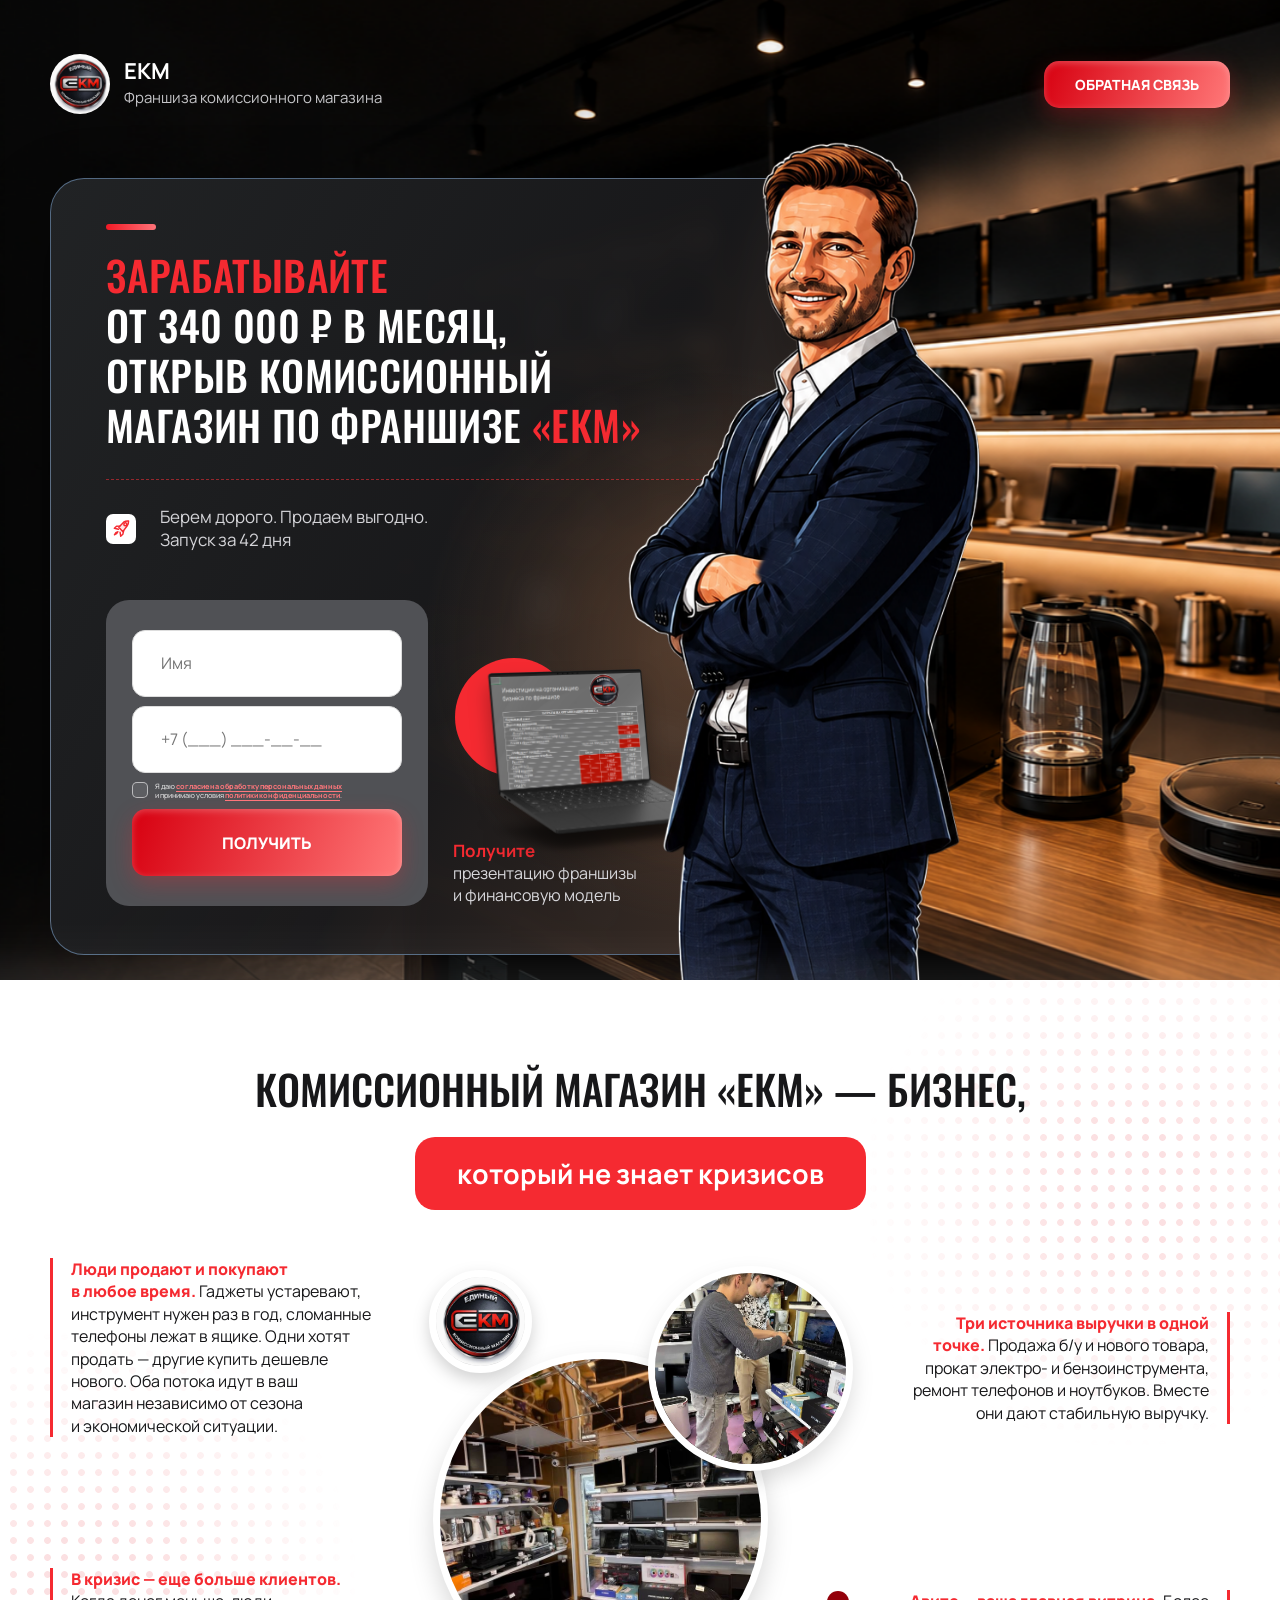
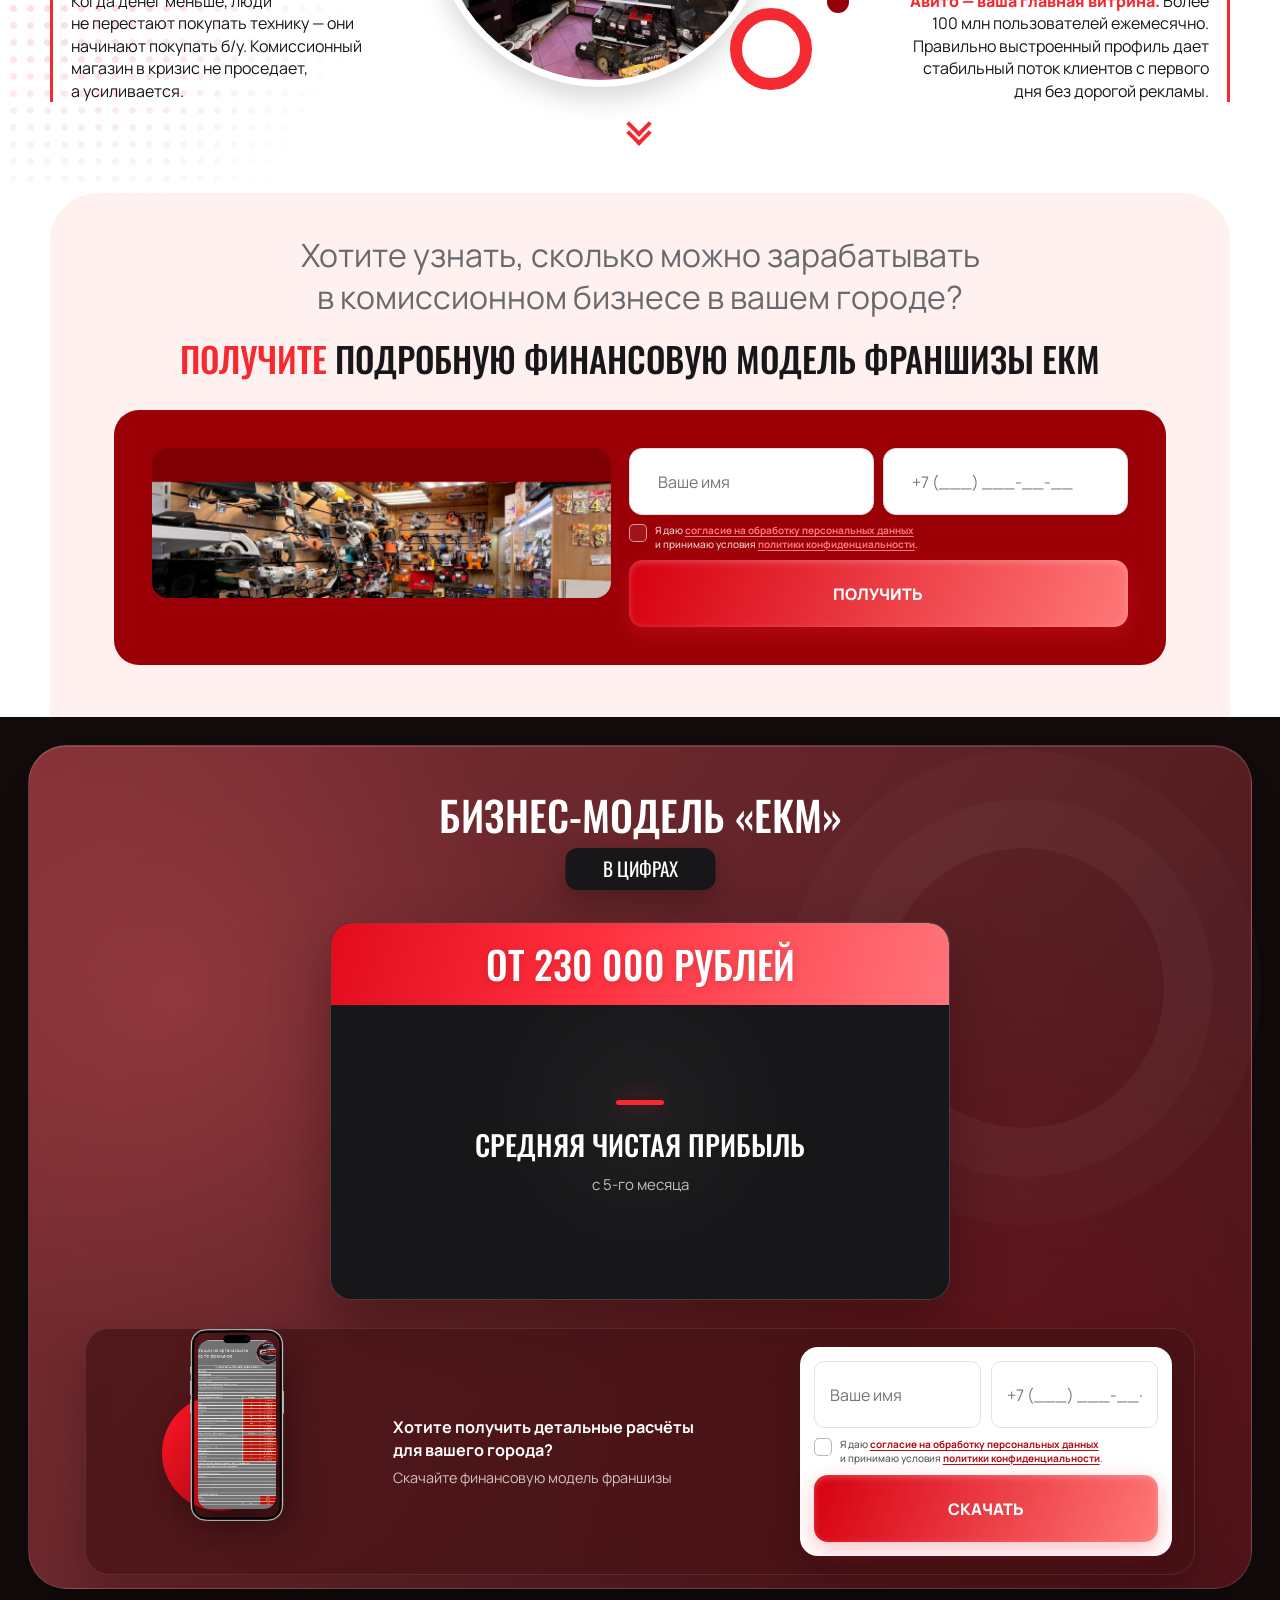
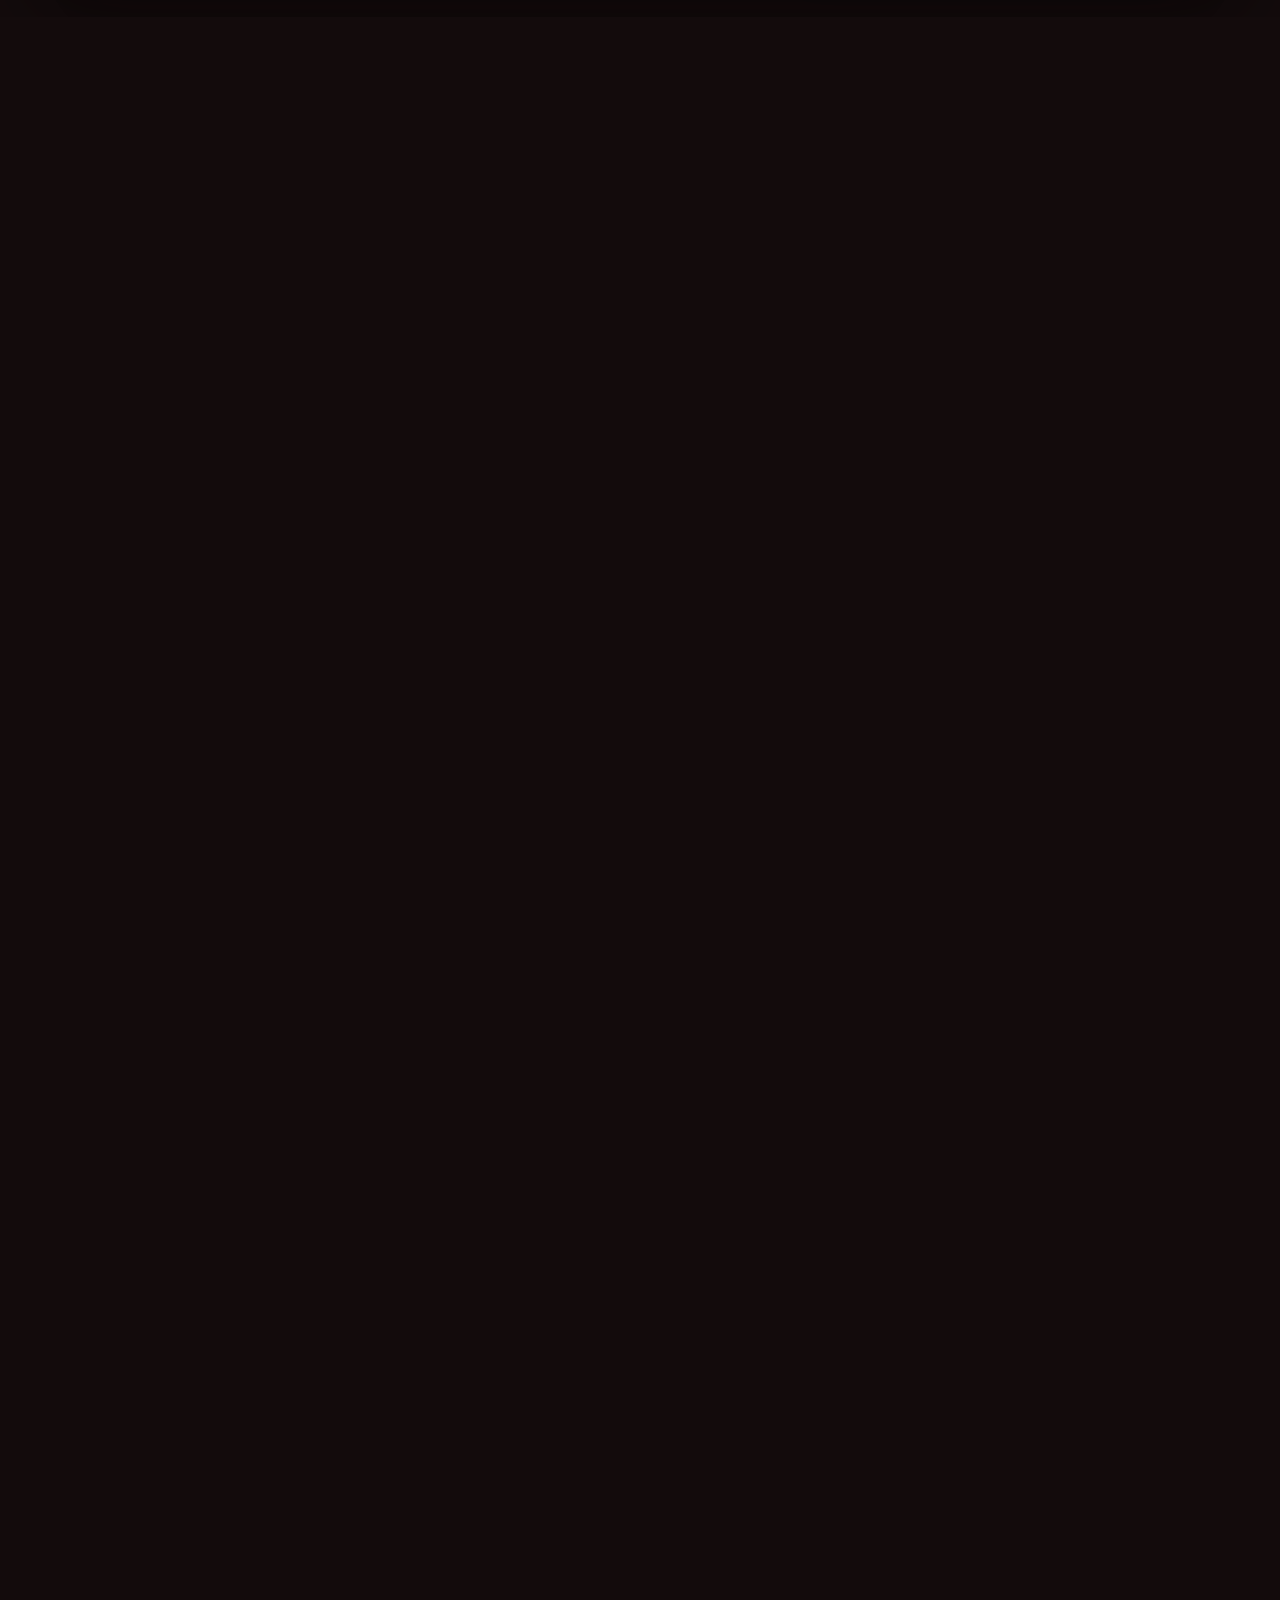
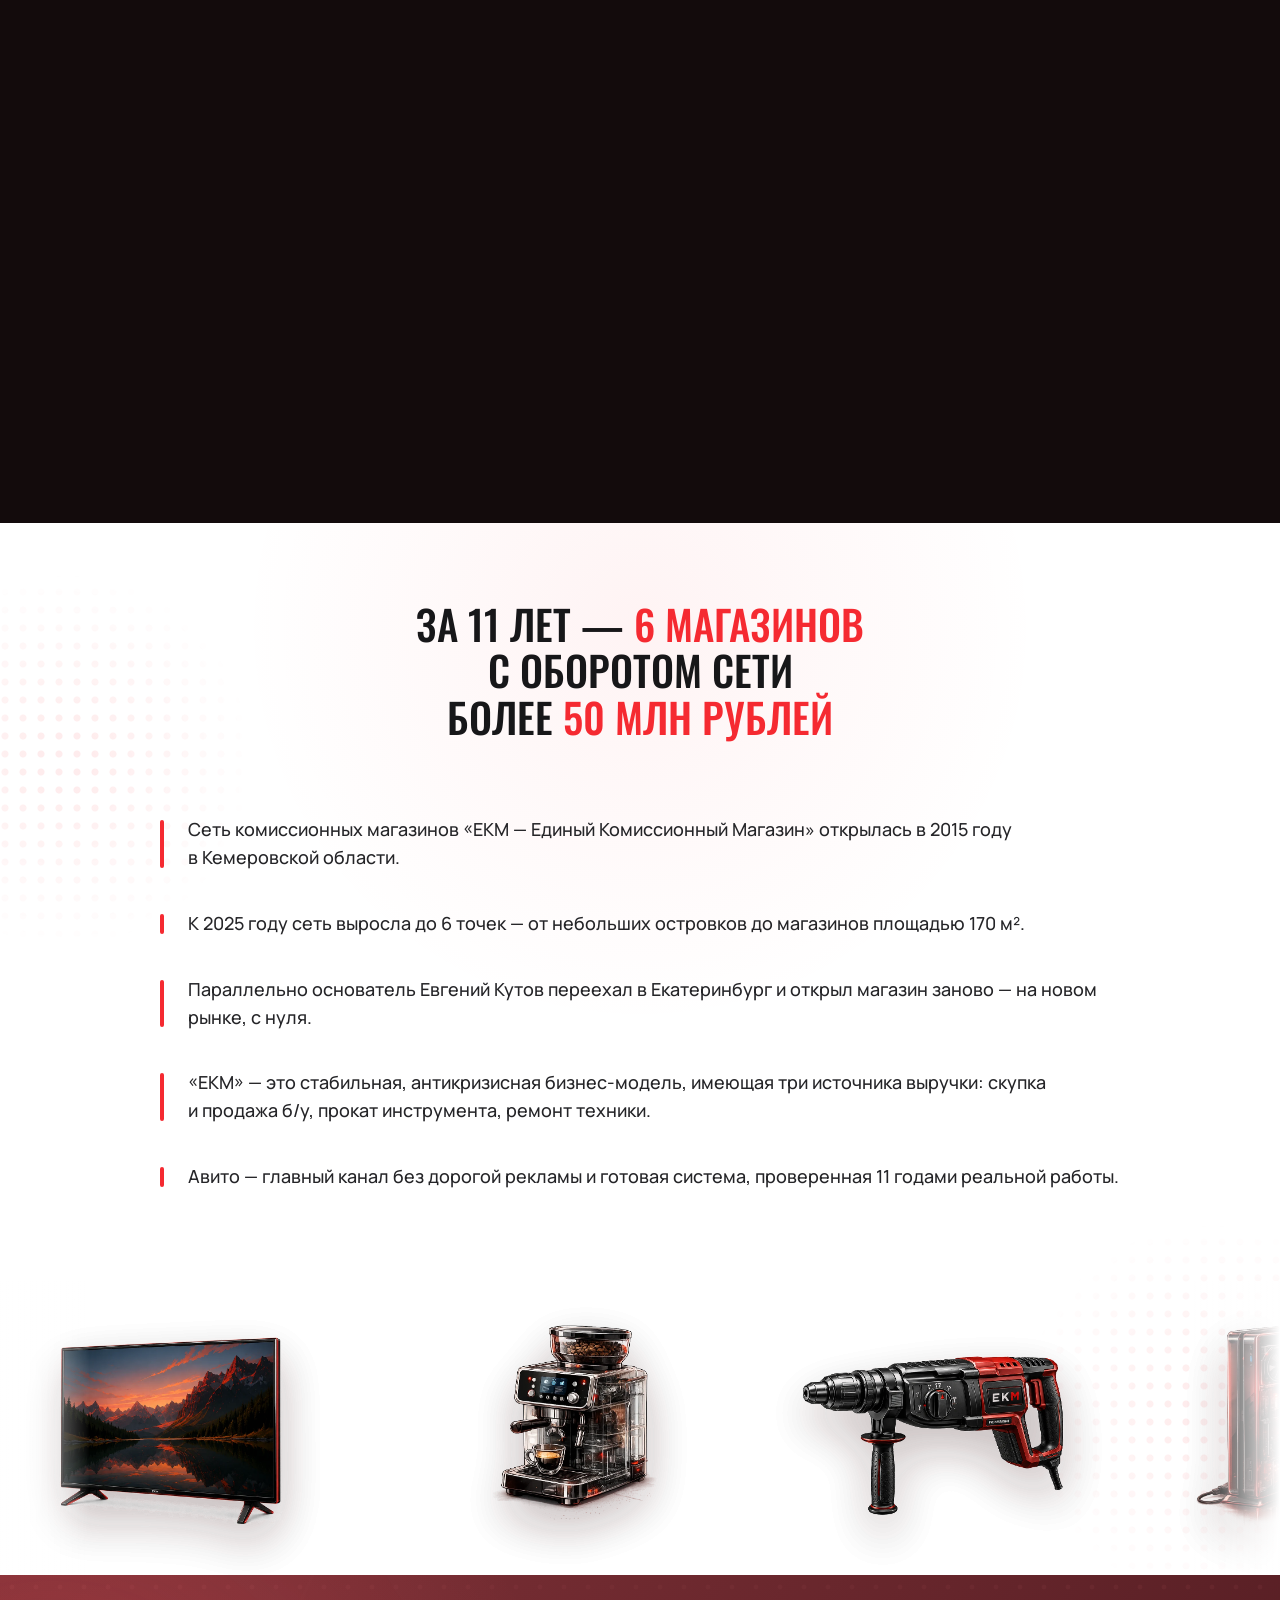
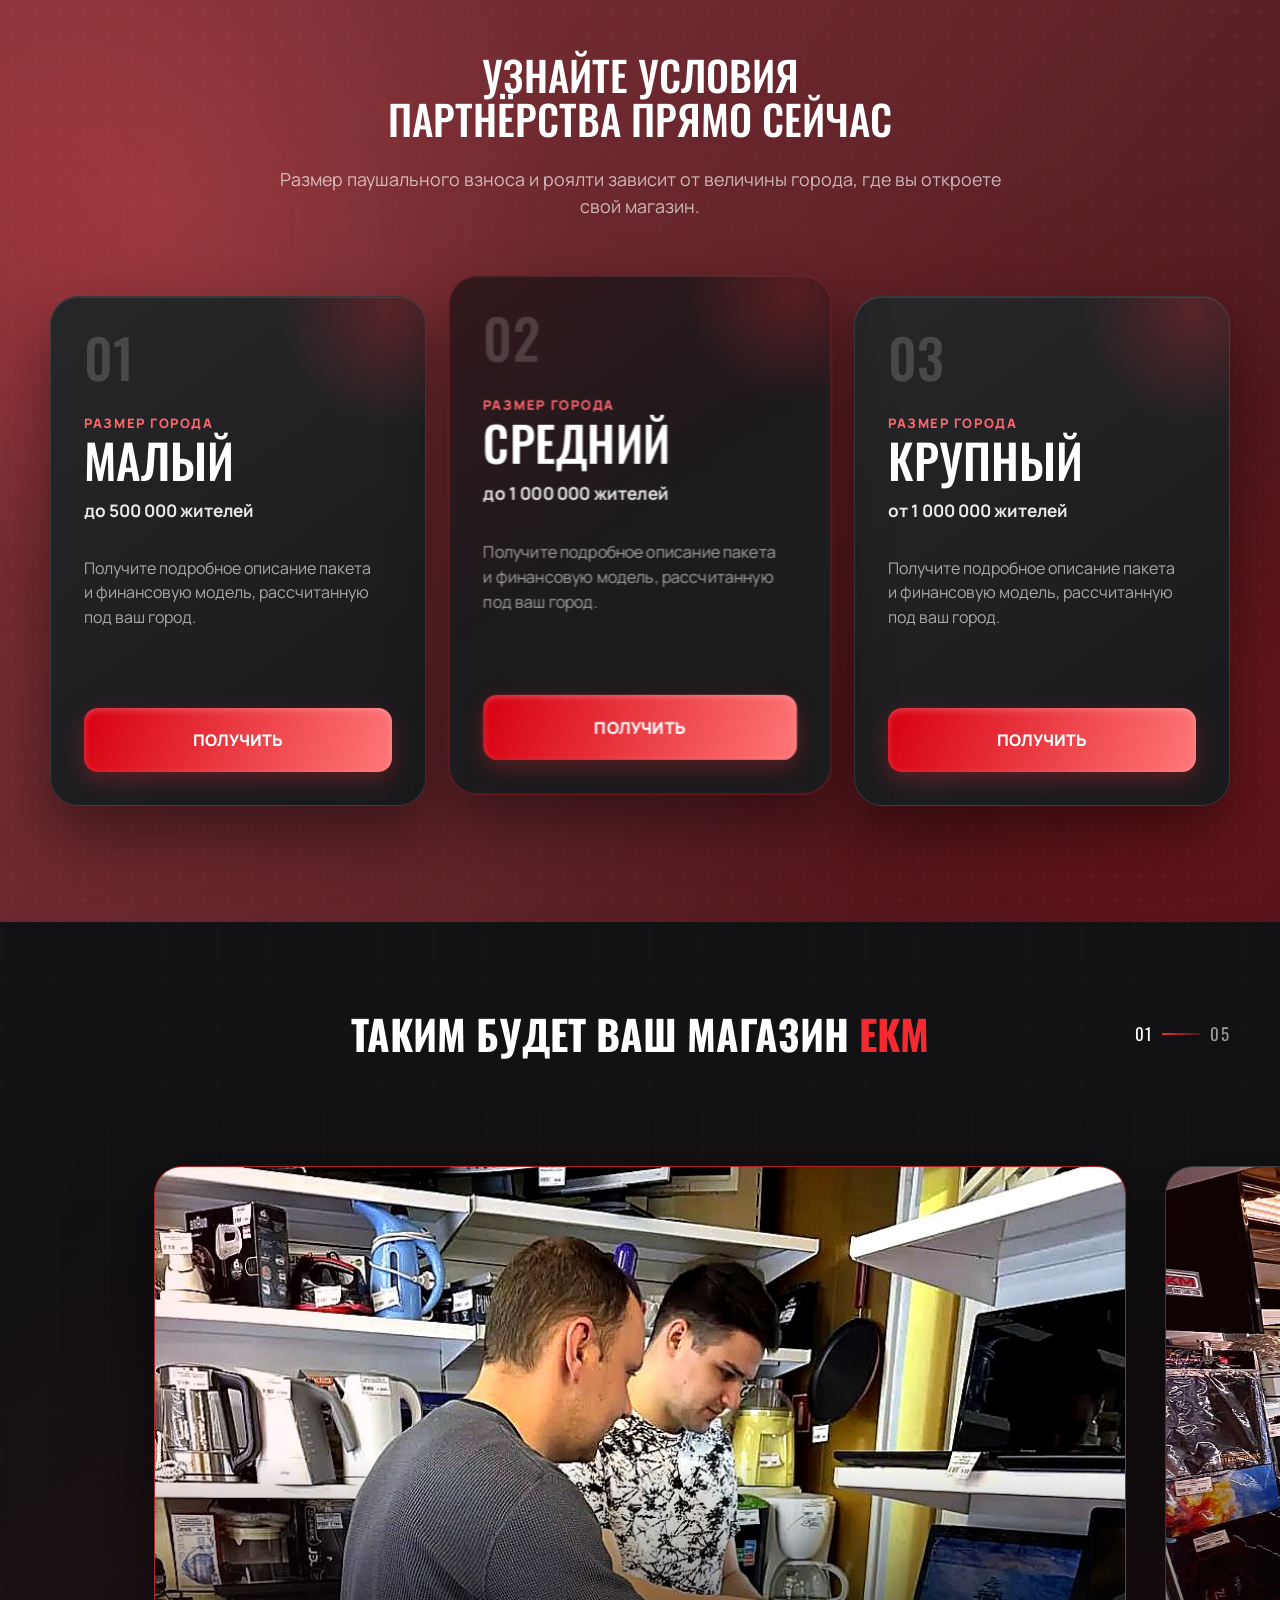
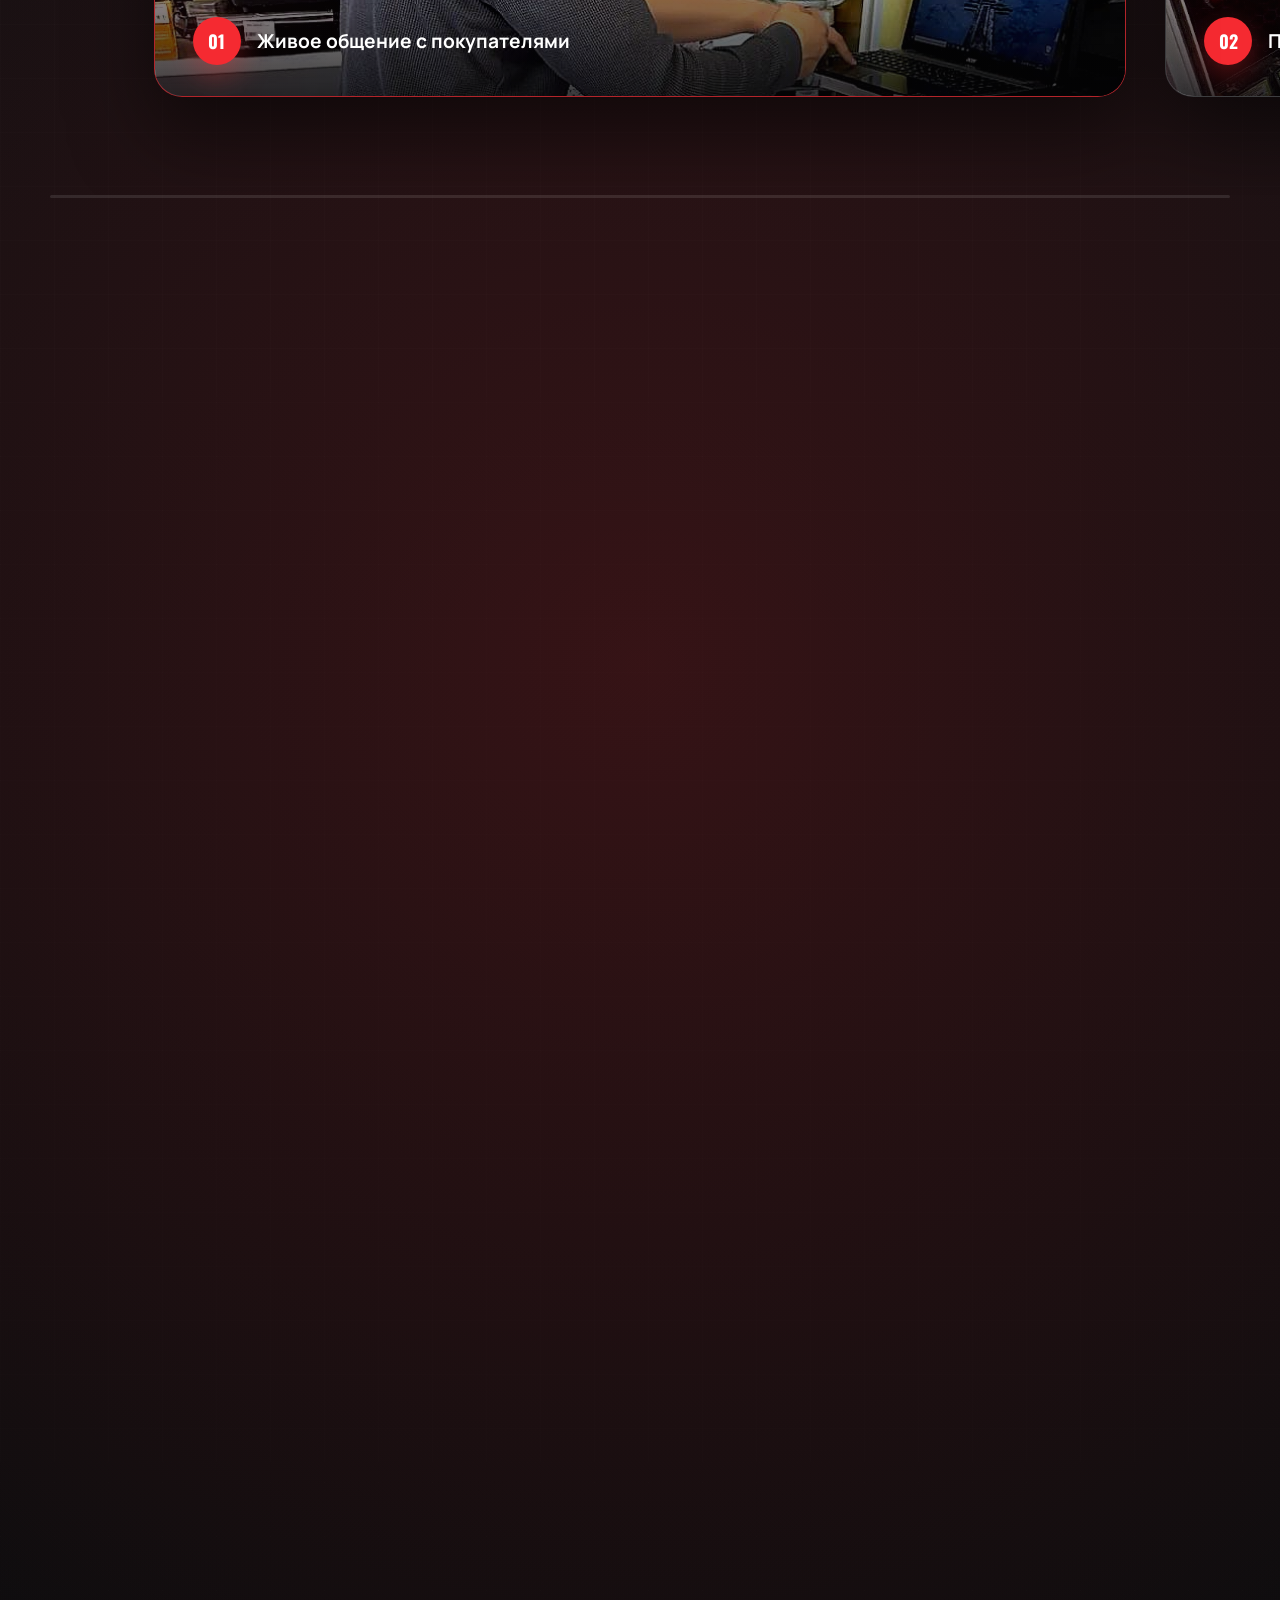
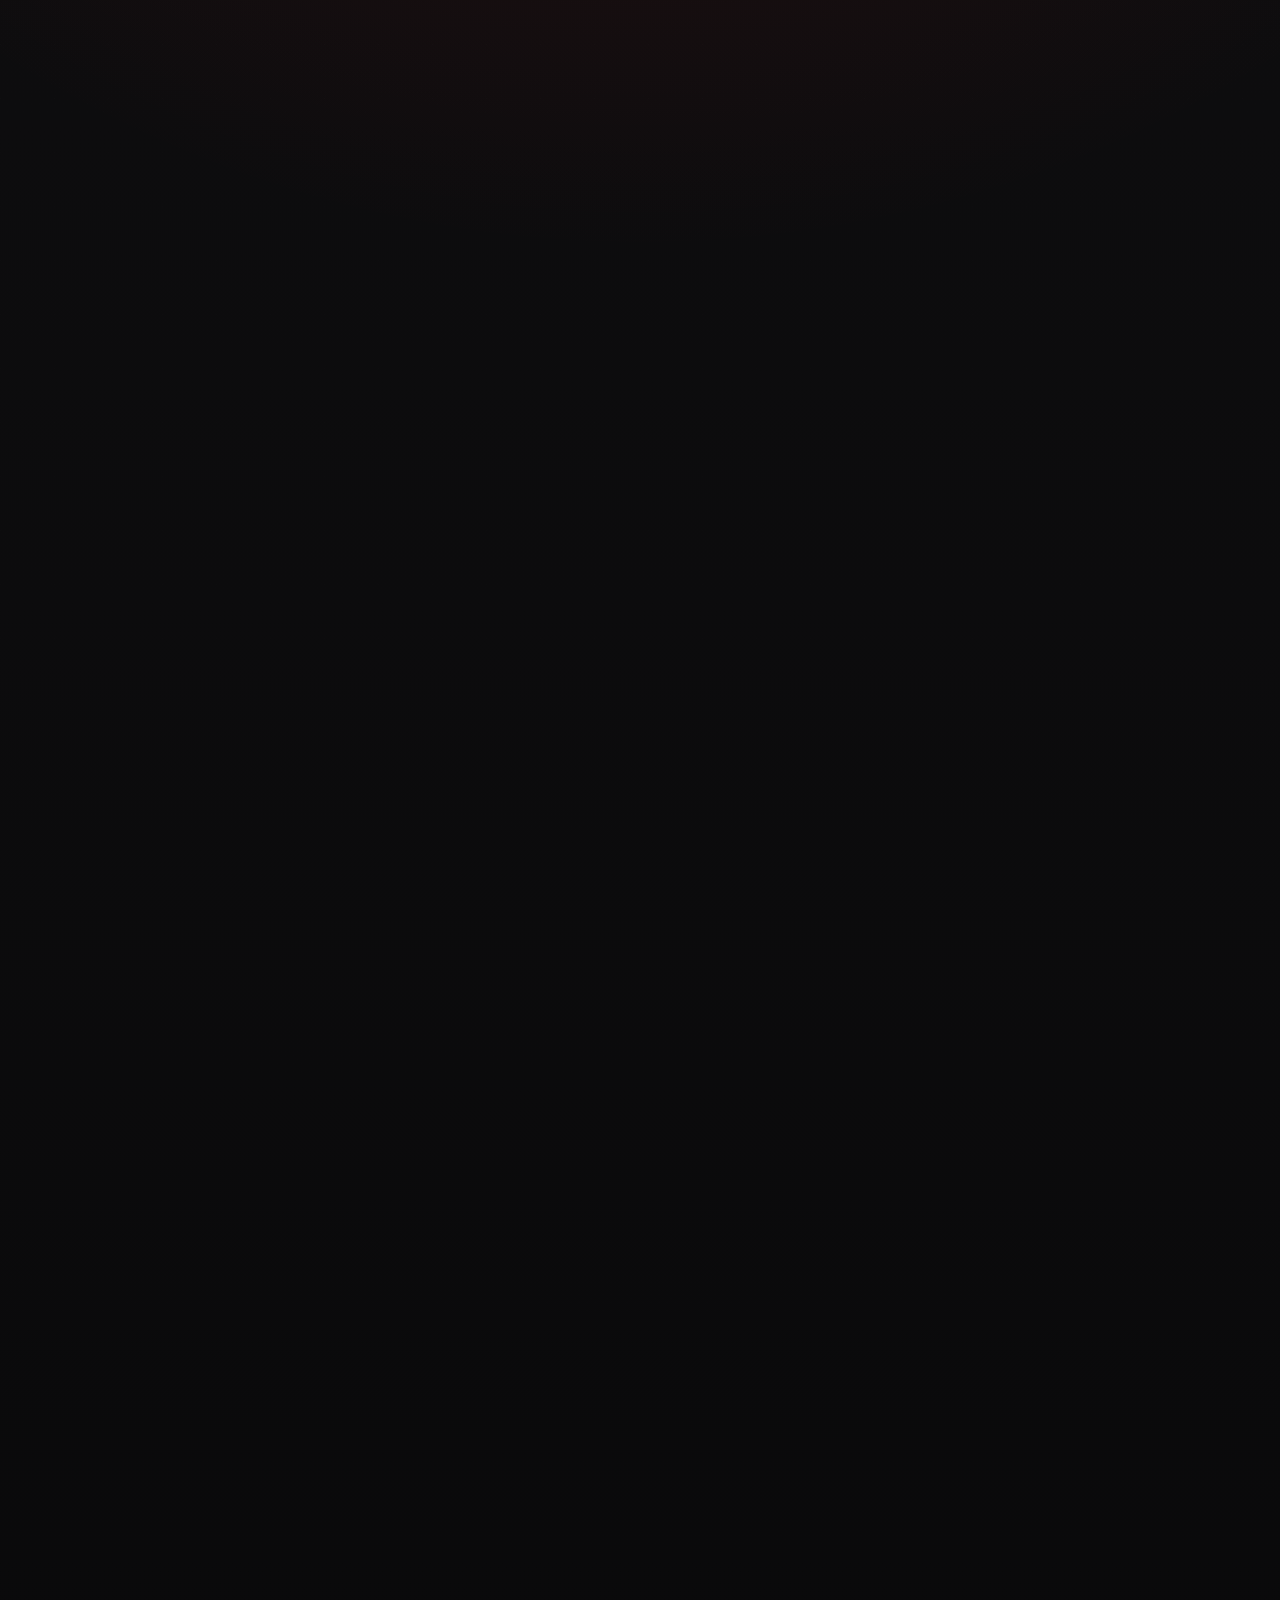
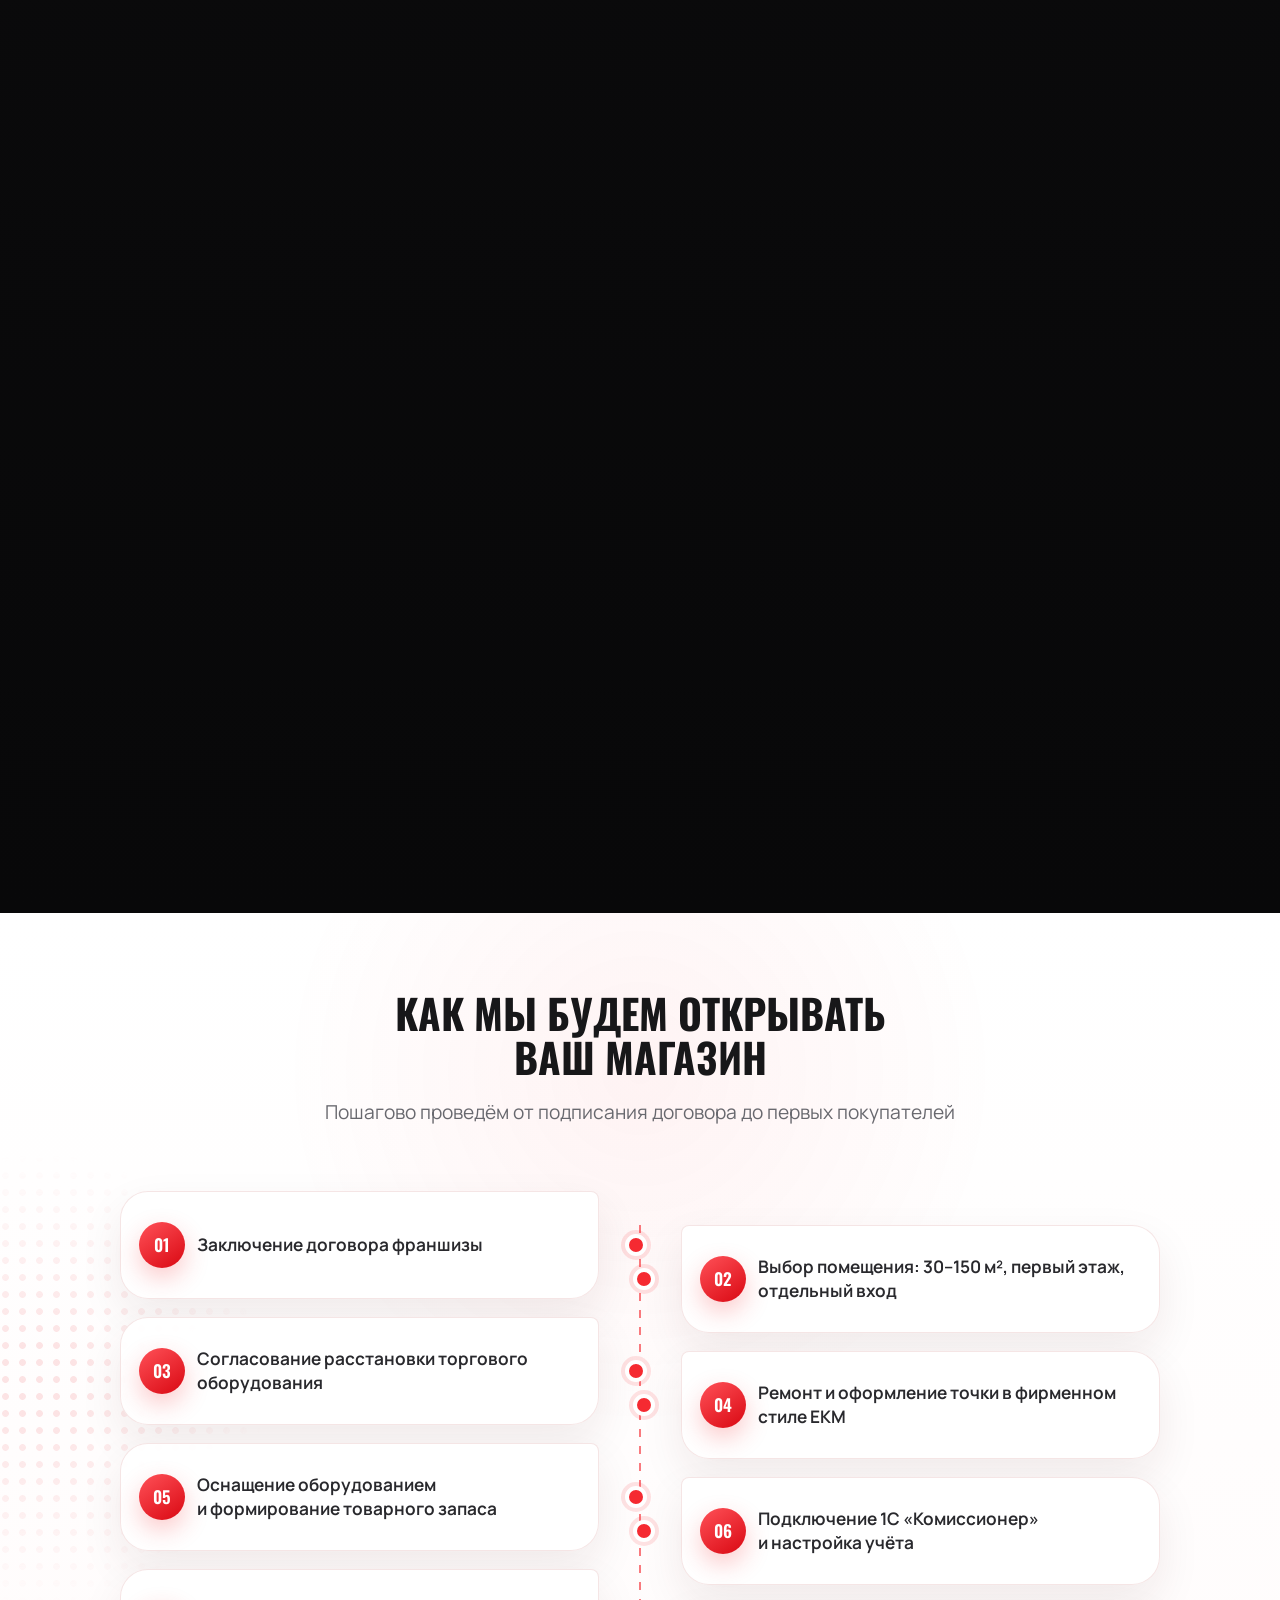
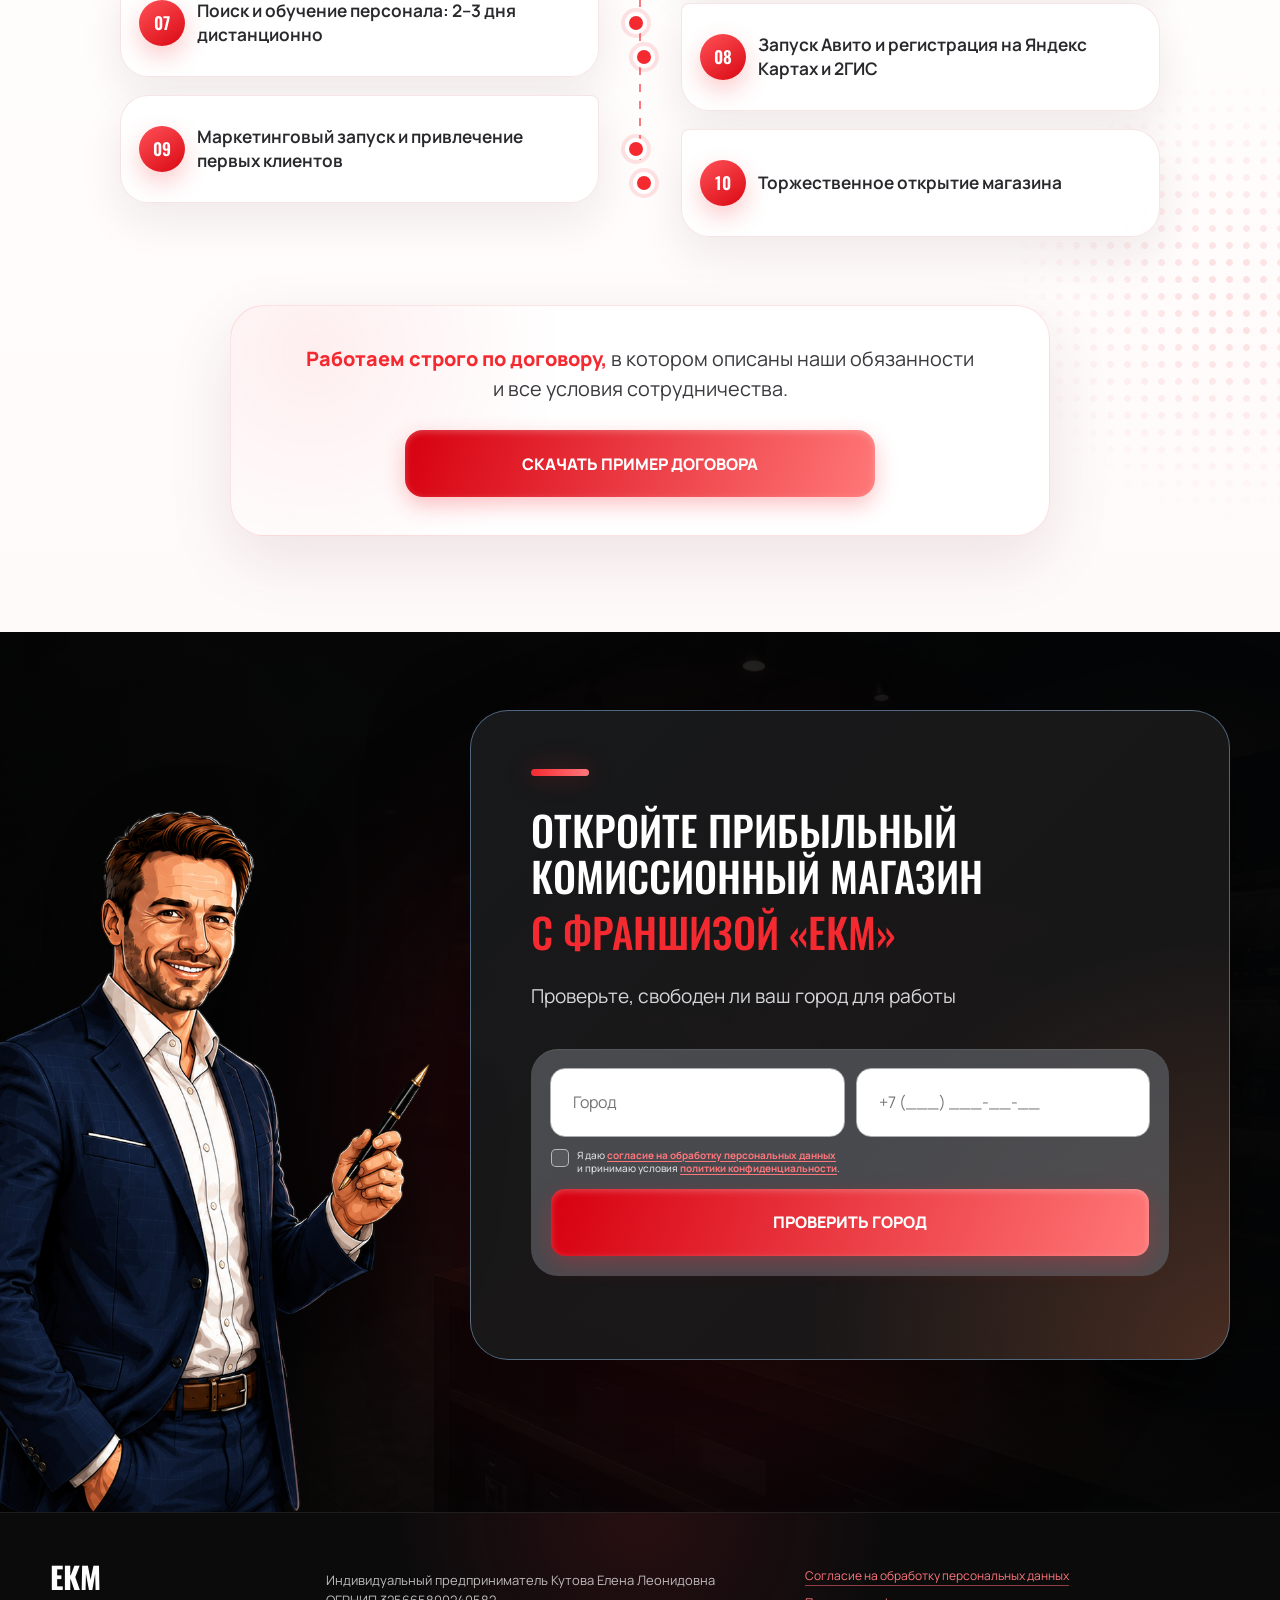
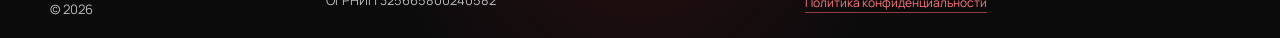
==== commit c378129e: "update site 3" ====
--- a/index.html
+++ b/index.html
@@ -48,9 +48,9 @@
           </div>
 
           <div class="offer__bottom">
-            <form class="lead-form" data-form>
+            <form class="lead-form" data-form data-form-name="Первый экран — презентация франшизы">
               <label><span>Ваше имя</span><input name="name" type="text" placeholder="Имя" required></label>
-              <label><span>Телефон</span><input name="phone" type="tel" placeholder="Телефон" required></label>
+              <label><span>Телефон</span><input name="phone" type="tel" placeholder="+7 (___) ___-__-__" inputmode="numeric" autocomplete="tel" maxlength="18" required></label>
               <button class="button" type="submit">Получить</button>
               <p class="form-status" aria-live="polite"></p>
             </form>
@@ -115,9 +115,9 @@
         <h2><em>Получите</em> подробную финансовую модель франшизы ЕКМ</h2>
         <div class="contact__panel">
           <img src="assets/store-strip.png" alt="Ассортимент магазина ЕКМ">
-          <form class="lead-form lead-form--wide" data-form>
+          <form class="lead-form lead-form--wide" data-form data-form-name="Финансовая модель франшизы">
             <label><span>Ваше имя</span><input name="name" type="text" placeholder="Ваше имя" required></label>
-            <label><span>Телефон</span><input name="phone" type="tel" placeholder="Телефон" required></label>
+            <label><span>Телефон</span><input name="phone" type="tel" placeholder="+7 (___) ___-__-__" inputmode="numeric" autocomplete="tel" maxlength="18" required></label>
             <button class="button" type="submit">Получить</button>
             <p class="form-status" aria-live="polite"></p>
           </form>
@@ -188,9 +188,9 @@
               Скачайте финансовую модель франшизы
             </p>
 
-            <form class="numbers-stack__form" data-form>
+            <form class="numbers-stack__form" data-form data-form-name="Бизнес-модель ЕКМ в цифрах">
               <label><span>Ваше имя</span><input name="name" type="text" placeholder="Ваше имя" required></label>
-              <label><span>Телефон</span><input name="phone" type="tel" placeholder="Телефон" required></label>
+              <label><span>Телефон</span><input name="phone" type="tel" placeholder="+7 (___) ___-__-__" inputmode="numeric" autocomplete="tel" maxlength="18" required></label>
               <button class="button" type="submit">Скачать</button>
               <p class="form-status" aria-live="polite"></p>
             </form>
@@ -218,11 +218,13 @@
         </div>
       </div>
       <div class="legacy-about__carousel" aria-hidden="true">
-        <div class="legacy-about__track">
+        <div class="legacy-about__track legacy-about__track--first">
           <img class="legacy-about__object legacy-about__object--tv" src="assets/immersive-tv.webp" alt="">
           <img class="legacy-about__object legacy-about__object--coffee" src="assets/immersive-coffee.webp" alt="">
           <img class="legacy-about__object legacy-about__object--drill" src="assets/immersive-drill.webp" alt="">
           <img class="legacy-about__object legacy-about__object--console" src="assets/immersive-console.webp" alt="">
+        </div>
+        <div class="legacy-about__track legacy-about__track--second">
           <img class="legacy-about__object legacy-about__object--tv" src="assets/immersive-tv.webp" alt="">
           <img class="legacy-about__object legacy-about__object--coffee" src="assets/immersive-coffee.webp" alt="">
           <img class="legacy-about__object legacy-about__object--drill" src="assets/immersive-drill.webp" alt="">
@@ -231,7 +233,342 @@
       </div>
     </section>
 
+    <section class="partnership" id="partnership" aria-labelledby="partnership-title">
+      <div class="partnership__glow partnership__glow--one" aria-hidden="true"></div>
+      <div class="partnership__glow partnership__glow--two" aria-hidden="true"></div>
+      <div class="partnership__content container">
+        <div class="partnership__heading">
+          <h2 id="partnership-title">Узнайте условия<br>партнёрства прямо сейчас</h2>
+          <p>Размер паушального взноса и роялти зависит от величины города, где вы откроете свой магазин.</p>
+        </div>
+
+        <div class="partnership__viewport" aria-label="Пакеты партнерства">
+          <div class="partnership__cards">
+            <article class="partnership-card" data-package="Малый город">
+              <span class="partnership-card__index">01</span>
+              <div>
+                <p class="partnership-card__eyebrow">Размер города</p>
+                <h3>Малый</h3>
+                <strong>до 500 000 жителей</strong>
+              </div>
+              <p>Получите подробное описание пакета и финансовую модель, рассчитанную под ваш город.</p>
+              <button class="button partnership-card__button" type="button" data-open-partnership>Получить</button>
+            </article>
+
+            <article class="partnership-card partnership-card--featured" data-package="Средний город">
+              <span class="partnership-card__index">02</span>
+              <div>
+                <p class="partnership-card__eyebrow">Размер города</p>
+                <h3>Средний</h3>
+                <strong>до 1 000 000 жителей</strong>
+              </div>
+              <p>Получите подробное описание пакета и финансовую модель, рассчитанную под ваш город.</p>
+              <button class="button partnership-card__button" type="button" data-open-partnership>Получить</button>
+            </article>
+
+            <article class="partnership-card" data-package="Крупный город">
+              <span class="partnership-card__index">03</span>
+              <div>
+                <p class="partnership-card__eyebrow">Размер города</p>
+                <h3>Крупный</h3>
+                <strong>от 1 000 000 жителей</strong>
+              </div>
+              <p>Получите подробное описание пакета и финансовую модель, рассчитанную под ваш город.</p>
+              <button class="button partnership-card__button" type="button" data-open-partnership>Получить</button>
+            </article>
+          </div>
+        </div>
+        <p class="partnership__swipe-hint">Листайте карточки влево и вправо</p>
+      </div>
+    </section>
+
+    <section class="store-gallery" id="store-gallery" aria-labelledby="store-gallery-title">
+      <div class="store-gallery__sticky">
+        <div class="store-gallery__heading container">
+          <h2 id="store-gallery-title">Таким будет ваш магазин <em>ЕКМ</em></h2>
+          <div class="store-gallery__status" aria-live="polite">
+            <span data-gallery-current>01</span>
+            <i></i>
+            <span>05</span>
+          </div>
+        </div>
+
+        <div class="store-gallery__viewport">
+          <div class="store-gallery__track">
+            <figure class="store-gallery__slide is-active" data-gallery-slide>
+              <img src="assets/store-gallery-01.jpg" alt="Консультация покупателя в магазине ЕКМ">
+              <figcaption><span>01</span>Живое общение с покупателями</figcaption>
+            </figure>
+            <figure class="store-gallery__slide" data-gallery-slide>
+              <img src="assets/store-gallery-02.jpg" alt="Торговый зал комиссионного магазина ЕКМ">
+              <figcaption><span>02</span>Полноценный торговый зал</figcaption>
+            </figure>
+            <figure class="store-gallery__slide" data-gallery-slide>
+              <img src="assets/store-gallery-03.jpg" alt="Выдача товара покупателю в магазине ЕКМ">
+              <figcaption><span>03</span>Техника на любой запрос</figcaption>
+            </figure>
+            <figure class="store-gallery__slide" data-gallery-slide>
+              <img src="assets/store-gallery-04.jpg" alt="Отдел электроинструмента в магазине ЕКМ">
+              <figcaption><span>04</span>Большой выбор инструмента</figcaption>
+            </figure>
+            <figure class="store-gallery__slide" data-gallery-slide>
+              <img src="assets/store-gallery-05.jpg" alt="Витрины и ассортимент магазина ЕКМ">
+              <figcaption><span>05</span>Готовый магазин ЕКМ</figcaption>
+            </figure>
+          </div>
+        </div>
+
+        <div class="store-gallery__progress" aria-hidden="true">
+          <span data-gallery-progress></span>
+        </div>
+      </div>
+    </section>
+
+    <section class="opening-roadmap" id="opening-roadmap" aria-labelledby="opening-roadmap-title">
+      <div class="opening-roadmap__dots opening-roadmap__dots--left" aria-hidden="true"></div>
+      <div class="opening-roadmap__dots opening-roadmap__dots--right" aria-hidden="true"></div>
+
+      <div class="opening-roadmap__content container">
+        <div class="opening-roadmap__heading reveal">
+          <h2 id="opening-roadmap-title">Как мы будем открывать<br>ваш магазин</h2>
+          <p>Пошагово проведём от подписания договора до первых покупателей</p>
+        </div>
+
+        <ol class="opening-roadmap__list">
+          <li class="opening-roadmap__item reveal">
+            <article class="opening-roadmap__card">
+              <span>01</span>
+              <p>Заключение договора франшизы</p>
+            </article>
+          </li>
+          <li class="opening-roadmap__item reveal">
+            <article class="opening-roadmap__card">
+              <span>02</span>
+              <p>Выбор помещения: 30–150 м², первый этаж, отдельный вход</p>
+            </article>
+          </li>
+          <li class="opening-roadmap__item reveal">
+            <article class="opening-roadmap__card">
+              <span>03</span>
+              <p>Согласование расстановки торгового оборудования</p>
+            </article>
+          </li>
+          <li class="opening-roadmap__item reveal">
+            <article class="opening-roadmap__card">
+              <span>04</span>
+              <p>Ремонт и оформление точки в фирменном стиле ЕКМ</p>
+            </article>
+          </li>
+          <li class="opening-roadmap__item reveal">
+            <article class="opening-roadmap__card">
+              <span>05</span>
+              <p>Оснащение оборудованием и формирование товарного запаса</p>
+            </article>
+          </li>
+          <li class="opening-roadmap__item reveal">
+            <article class="opening-roadmap__card">
+              <span>06</span>
+              <p>Подключение 1С «Комиссионер» и настройка учёта</p>
+            </article>
+          </li>
+          <li class="opening-roadmap__item reveal">
+            <article class="opening-roadmap__card">
+              <span>07</span>
+              <p>Поиск и обучение персонала: 2–3 дня дистанционно</p>
+            </article>
+          </li>
+          <li class="opening-roadmap__item reveal">
+            <article class="opening-roadmap__card">
+              <span>08</span>
+              <p>Запуск Авито и регистрация на Яндекс Картах и 2ГИС</p>
+            </article>
+          </li>
+          <li class="opening-roadmap__item reveal">
+            <article class="opening-roadmap__card">
+              <span>09</span>
+              <p>Маркетинговый запуск и привлечение первых клиентов</p>
+            </article>
+          </li>
+          <li class="opening-roadmap__item reveal">
+            <article class="opening-roadmap__card">
+              <span>10</span>
+              <p>Торжественное открытие магазина</p>
+            </article>
+          </li>
+        </ol>
+
+        <div class="opening-roadmap__footer reveal" data-package="Пример договора франшизы">
+          <p><strong>Работаем строго по договору,</strong> в котором описаны наши обязанности и все условия сотрудничества.</p>
+          <button class="button opening-roadmap__button" type="button" data-open-partnership>
+            Скачать пример договора
+          </button>
+        </div>
+      </div>
+    </section>
+
+    <section class="final-cta" id="final-cta" aria-labelledby="final-cta-title">
+      <div class="final-cta__background" aria-hidden="true"></div>
+      <div class="final-cta__glow" aria-hidden="true"></div>
+
+      <div class="final-cta__content container">
+        <div class="final-cta__panel reveal">
+          <span class="final-cta__accent" aria-hidden="true"></span>
+          <h2 id="final-cta-title">
+            Откройте прибыльный комиссионный магазин
+            <strong>с франшизой «ЕКМ»</strong>
+          </h2>
+          <p>Проверьте, свободен ли ваш город для работы</p>
+
+          <form class="final-cta__form" data-form data-form-name="Проверка доступности города">
+            <label>
+              <span>Ваш город</span>
+              <input name="city" type="text" placeholder="Город" autocomplete="address-level2" required>
+            </label>
+            <label>
+              <span>Телефон</span>
+              <input name="phone" type="tel" placeholder="+7 (___) ___-__-__" inputmode="numeric" autocomplete="tel" maxlength="18" required>
+            </label>
+            <button class="button" type="submit">Проверить город</button>
+            <p class="form-status" aria-live="polite"></p>
+          </form>
+        </div>
+
+        <img class="final-cta__man" src="assets/figma-third-man.png" alt="" aria-hidden="true">
+      </div>
+    </section>
+
   </main>
+
+  <footer class="site-footer">
+    <div class="site-footer__content container">
+      <div class="site-footer__identity">
+        <strong>ЕКМ</strong>
+        <span>© 2026</span>
+      </div>
+      <div class="site-footer__legal">
+        <p>Индивидуальный предприниматель Кутова Елена Леонидовна</p>
+        <p>ОГРНИП 325665800240582</p>
+      </div>
+      <div class="site-footer__links">
+        <button type="button" data-open-legal="consent">Согласие на обработку персональных данных</button>
+        <button type="button" data-open-legal="privacy">Политика конфиденциальности</button>
+      </div>
+    </div>
+  </footer>
+
+  <div class="partnership-modal" data-partnership-modal aria-hidden="true">
+    <div class="partnership-modal__backdrop" data-close-partnership></div>
+    <div class="partnership-modal__dialog" role="dialog" aria-modal="true" aria-labelledby="partnership-modal-title">
+      <button class="partnership-modal__close" type="button" aria-label="Закрыть форму" data-close-partnership>×</button>
+      <p class="partnership-modal__eyebrow">Получить материалы</p>
+      <h2 id="partnership-modal-title">Условия партнёрства</h2>
+      <p class="partnership-modal__package">Выбранный пакет: <strong data-selected-package>Средний город</strong></p>
+      <form class="partnership-modal__form" data-partnership-form data-form-name="Условия партнёрства">
+        <input type="hidden" name="package" data-package-input value="Средний город">
+        <label>
+          <span>Ваше имя</span>
+          <input name="name" type="text" placeholder="Ваше имя" autocomplete="name" required>
+        </label>
+        <label>
+          <span>Телефон</span>
+          <input name="phone" type="tel" placeholder="+7 (___) ___-__-__" inputmode="numeric" autocomplete="tel" maxlength="18" required>
+        </label>
+        <button class="button" type="submit">Отправить заявку</button>
+        <p class="form-status" aria-live="polite"></p>
+      </form>
+    </div>
+  </div>
+
+  <div class="legal-modal" data-legal-modal="consent" aria-hidden="true">
+    <div class="legal-modal__backdrop" data-close-legal></div>
+    <div class="legal-modal__dialog" role="dialog" aria-modal="true" aria-labelledby="legal-consent-title" tabindex="-1">
+      <button class="legal-modal__close" type="button" aria-label="Закрыть документ" data-close-legal>×</button>
+      <p class="legal-modal__eyebrow">Документ</p>
+      <h2 id="legal-consent-title">Согласие на обработку персональных данных</h2>
+      <div class="legal-modal__body">
+        <p>Настоящим я, являясь субъектом персональных данных, свободно, своей волей и в своём интересе предоставляю Индивидуальному предпринимателю Кутовой Елене Леонидовне, ОГРНИП 325665800240582 (далее — Оператор), согласие на обработку моих персональных данных в соответствии с Федеральным законом от 27.07.2006 № 152-ФЗ «О персональных данных».</p>
+
+        <h3>1. Цели обработки</h3>
+        <ul>
+          <li>идентификация пользователя и обработка его обращения;</li>
+          <li>установление и поддержание связи;</li>
+          <li>предоставление информации о франшизе, товарах и услугах ЕКМ;</li>
+          <li>подготовка предложений с учётом запроса пользователя;</li>
+          <li>заключение и исполнение договоров;</li>
+          <li>проведение обезличенной аналитики работы сайта.</li>
+        </ul>
+
+        <h3>2. Персональные данные</h3>
+        <p>Согласие распространяется на данные, которые я самостоятельно передаю через формы сайта: имя, фамилию и отчество при их указании, номер телефона, адрес электронной почты, город, комментарий и иные сведения, содержащиеся в обращении.</p>
+
+        <h3>3. Действия с персональными данными</h3>
+        <p>Оператор вправе осуществлять сбор, запись, систематизацию, накопление, хранение, уточнение, извлечение, использование, предоставление доступа в предусмотренных законом случаях, обезличивание, блокирование, удаление и уничтожение персональных данных.</p>
+
+        <h3>4. Способы обработки</h3>
+        <p>Обработка может проводиться с применением средств автоматизации или без их применения. Обработка и хранение осуществляются на территории Российской Федерации с соблюдением требований законодательства.</p>
+
+        <h3>5. Срок действия и отзыв</h3>
+        <p>Согласие действует с момента его предоставления до достижения целей обработки либо до его отзыва. Отозвать согласие можно письменным обращением к Оператору по контактным данным, опубликованным на сайте. После получения отзыва обработка прекращается в сроки, установленные законодательством, кроме случаев, когда её продолжение допускается законом.</p>
+
+        <h3>6. Данные о работе с сайтом</h3>
+        <p>Я соглашаюсь с обработкой обезличенных технических данных о посещении сайта и использованием файлов cookie для обеспечения работы сайта, анализа пользовательских действий и улучшения качества сервиса.</p>
+
+        <h3>7. Подтверждение</h3>
+        <p>Я подтверждаю, что ознакомлен(а) с положениями Федерального закона № 152-ФЗ, понимаю свои права и последствия предоставления согласия, действую добровольно и подтверждаю свою дееспособность.</p>
+      </div>
+    </div>
+  </div>
+
+  <div class="legal-modal" data-legal-modal="privacy" aria-hidden="true">
+    <div class="legal-modal__backdrop" data-close-legal></div>
+    <div class="legal-modal__dialog" role="dialog" aria-modal="true" aria-labelledby="legal-privacy-title" tabindex="-1">
+      <button class="legal-modal__close" type="button" aria-label="Закрыть документ" data-close-legal>×</button>
+      <p class="legal-modal__eyebrow">Документ</p>
+      <h2 id="legal-privacy-title">Политика конфиденциальности</h2>
+      <div class="legal-modal__body">
+        <h3>1. Общие положения</h3>
+        <p>Настоящая Политика определяет порядок обработки персональных данных посетителей сайта и меры по их защите. Оператором персональных данных является Индивидуальный предприниматель Кутова Елена Леонидовна, ОГРНИП 325665800240582.</p>
+        <p>Оператор считает приоритетом соблюдение прав и свобод человека при обработке персональных данных, включая защиту частной жизни и конфиденциальность предоставленной информации.</p>
+
+        <h3>2. Основные понятия</h3>
+        <p>Персональные данные — сведения, относящиеся к прямо или косвенно определённому пользователю. Обработка персональных данных — любое действие с такими сведениями, включая их сбор, хранение, изменение, использование, блокирование, удаление и уничтожение.</p>
+
+        <h3>3. Обрабатываемые данные</h3>
+        <ul>
+          <li>имя, фамилия и отчество при их указании;</li>
+          <li>номер телефона;</li>
+          <li>адрес электронной почты;</li>
+          <li>город и содержание обращения;</li>
+          <li>обезличенные технические данные, включая cookie, сведения о браузере, устройстве и действиях на сайте.</li>
+        </ul>
+
+        <h3>4. Цели обработки</h3>
+        <ul>
+          <li>обработка заявок и обратная связь с пользователем;</li>
+          <li>предоставление информации о франшизе ЕКМ;</li>
+          <li>заключение и исполнение договоров;</li>
+          <li>уточнение деталей обращения и подготовка предложений;</li>
+          <li>улучшение работы сайта и проведение обезличенной аналитики.</li>
+        </ul>
+
+        <h3>5. Правовые основания</h3>
+        <p>Оператор обрабатывает данные на основании согласия пользователя, требований законодательства, а также при необходимости заключения и исполнения договора. Отправляя форму на сайте, пользователь подтверждает ознакомление с настоящей Политикой и предоставляет необходимые согласия.</p>
+
+        <h3>6. Порядок и безопасность обработки</h3>
+        <p>Оператор принимает правовые, организационные и технические меры для защиты данных от неправомерного доступа, изменения, раскрытия или уничтожения. Доступ к данным предоставляется только лицам, которым он необходим для выполнения служебных обязанностей или исполнения требований закона.</p>
+        <p>Персональные данные не передаются третьим лицам, кроме случаев, предусмотренных законодательством, либо когда такая передача необходима для исполнения договора и осуществляется с соблюдением требований о конфиденциальности.</p>
+
+        <h3>7. Хранение и удаление</h3>
+        <p>Данные обрабатываются не дольше, чем этого требуют цели обработки или законодательство. Пользователь вправе запросить уточнение, блокирование или удаление данных, а также отозвать согласие, направив обращение Оператору по контактным данным, опубликованным на сайте.</p>
+
+        <h3>8. Файлы cookie</h3>
+        <p>Сайт может использовать cookie и сервисы веб-аналитики. Пользователь может ограничить их использование в настройках браузера, однако это способно повлиять на работу отдельных функций сайта.</p>
+
+        <h3>9. Заключительные положения</h3>
+        <p>Политика действует бессрочно до публикации новой редакции. Оператор вправе обновлять документ при изменении законодательства или процессов обработки данных. Актуальная редакция размещается на сайте в свободном доступе.</p>
+      </div>
+    </div>
+  </div>
 
   <div class="toast" role="status" aria-live="polite">Спасибо! Мы скоро свяжемся с вами.</div>
   <script src="script.js"></script>
--- a/styles.css
+++ b/styles.css
@@ -6,6 +6,7 @@
   --cream: #fff1f0;
   --radius: 34px;
   --form-control-height: 67px;
+  --site-heading-size: clamp(38px, 3.2vw, 50px);
 }
 
 * { box-sizing: border-box; }
@@ -35,6 +36,15 @@
 button, input { font: inherit; }
 a { color: inherit; text-decoration: none; }
 img { display: block; max-width: 100%; }
+
+p,
+h1,
+h2,
+h3,
+li,
+figcaption {
+  text-wrap: pretty;
+}
 
 main,
 section,
@@ -399,7 +409,41 @@
   height: var(--form-control-height);
   min-height: var(--form-control-height);
 }
-.form-status { display: none; margin: 0; }
+.form-status {
+  display: none;
+  grid-column: 1 / -1;
+  margin: 0;
+  padding: 8px 10px;
+  border-radius: 9px;
+  font-size: 11px;
+  font-weight: 700;
+  line-height: 1.35;
+  text-align: center;
+}
+
+.form-status.is-visible { display: block; }
+.form-status.is-error {
+  color: #fff;
+  background: rgba(134, 0, 8, .62);
+}
+.form-status.is-success {
+  color: #fff;
+  background: rgba(21, 105, 58, .7);
+}
+
+.form-honeypot {
+  position: absolute !important;
+  left: -10000px !important;
+  width: 1px !important;
+  height: 1px !important;
+  opacity: 0 !important;
+  pointer-events: none !important;
+}
+
+.button.is-loading {
+  cursor: wait !important;
+  filter: saturate(.75);
+}
 
 .present__art {
   position: relative;
@@ -2087,12 +2131,17 @@
 }
 
 .legacy-about__carousel {
+  --legacy-marquee-width: 1200px;
+  --legacy-marquee-negative: -1200px;
   position: relative;
   z-index: 1;
   width: 100%;
   height: clamp(260px, 23vw, 370px);
   margin-top: clamp(54px, 7vw, 90px);
   overflow: hidden;
+  -webkit-transform: translateZ(0);
+  transform: translateZ(0);
+  isolation: isolate;
   pointer-events: none;
 }
 
@@ -2123,14 +2172,28 @@
 }
 
 .legacy-about__track {
+  position: absolute;
+  top: 0;
+  left: 0;
   display: flex;
   width: max-content;
   height: 100%;
   align-items: center;
   gap: clamp(24px, 3vw, 52px);
-  padding-inline: clamp(30px, 4vw, 70px);
-  animation: legacy-about-marquee 30s linear infinite;
+  padding-right: clamp(24px, 3vw, 52px);
+  -webkit-backface-visibility: hidden;
+  backface-visibility: hidden;
+  -webkit-transform-style: preserve-3d;
+  transform-style: preserve-3d;
   will-change: transform;
+}
+
+.legacy-about__carousel.is-ready .legacy-about__track--first {
+  animation: legacy-about-marquee-first 30s linear infinite;
+}
+
+.legacy-about__carousel.is-ready .legacy-about__track--second {
+  animation: legacy-about-marquee-second 30s linear infinite;
 }
 
 .legacy-about__object {
@@ -2141,11 +2204,27 @@
   object-fit: contain;
   opacity: .94;
   filter: drop-shadow(0 20px 24px rgba(59,24,25,.16));
-}
-
-@keyframes legacy-about-marquee {
+  -webkit-backface-visibility: hidden;
+  backface-visibility: hidden;
+  -webkit-transform: translateZ(0);
+  transform: translateZ(0);
+}
+
+@keyframes legacy-about-marquee-first {
   from { transform: translate3d(0, 0, 0); }
-  to { transform: translate3d(-50%, 0, 0); }
+  to { transform: translate3d(var(--legacy-marquee-negative), 0, 0); }
+}
+
+@keyframes legacy-about-marquee-second {
+  from { transform: translate3d(var(--legacy-marquee-width), 0, 0); }
+  to { transform: translate3d(0, 0, 0); }
+}
+
+@supports (-webkit-touch-callout: none) {
+  .legacy-about__object {
+    -webkit-filter: none;
+    filter: none;
+  }
 }
 
 @media (max-width: 1100px) {
@@ -2195,11 +2274,442 @@
   }
   .legacy-about__track {
     gap: 20px;
+    padding-right: 20px;
     animation-duration: 24s;
   }
   .legacy-about__object {
     height: 68%;
     opacity: .8;
+  }
+}
+
+.partnership {
+  position: relative;
+  overflow: hidden;
+  overflow: clip;
+  padding: clamp(82px, 8vw, 126px) 0 clamp(88px, 9vw, 140px);
+  color: #fff;
+  background:
+    radial-gradient(circle at 13% 24%, rgba(255,111,118,.2), transparent 31%),
+    radial-gradient(circle at 84% 78%, rgba(94,10,18,.58), transparent 43%),
+    linear-gradient(128deg, #823238 0%, #65252b 48%, #43151a 100%);
+  isolation: isolate;
+}
+
+.partnership::before {
+  content: "";
+  position: absolute;
+  z-index: -1;
+  inset: 0;
+  background:
+    linear-gradient(115deg, transparent 0 18%, rgba(255,255,255,.025) 18.1% 18.25%, transparent 18.35% 100%),
+    radial-gradient(circle, rgba(255,138,143,.16) 0 2px, transparent 2.8px) 0 0 / 24px 24px;
+  mask-image: radial-gradient(ellipse at center, transparent 22%, #000 88%);
+  opacity: .35;
+}
+
+.partnership__glow {
+  position: absolute;
+  z-index: -1;
+  width: 420px;
+  height: 420px;
+  border-radius: 50%;
+  background: rgba(245,42,49,.13);
+  filter: blur(110px);
+  pointer-events: none;
+}
+
+.partnership__glow--one {
+  top: 4%;
+  left: -160px;
+}
+
+.partnership__glow--two {
+  right: -170px;
+  bottom: -70px;
+}
+
+.partnership__heading {
+  max-width: 930px;
+  margin-inline: auto;
+  text-align: center;
+}
+
+.partnership__heading > span {
+  display: inline-flex;
+  min-height: 36px;
+  align-items: center;
+  padding: 6px 20px 8px;
+  border: 1px solid rgba(245,42,49,.4);
+  border-radius: 999px;
+  color: #ff747a;
+  background: rgba(245,42,49,.08);
+  font-size: 14px;
+  font-weight: 800;
+  letter-spacing: .08em;
+  text-transform: uppercase;
+}
+
+.partnership__heading h2 {
+  margin: 0;
+  font-family: "Oswald", sans-serif;
+  font-size: var(--site-heading-size);
+  font-weight: 500;
+  line-height: 1.06;
+  text-transform: uppercase;
+}
+
+.partnership__heading > p {
+  max-width: 760px;
+  margin: 26px auto 0;
+  color: rgba(255,255,255,.67);
+  font-size: clamp(17px, 1.4vw, 22px);
+  line-height: 1.5;
+}
+
+.partnership__viewport {
+  margin-top: clamp(50px, 6vw, 82px);
+  perspective: 1300px;
+}
+
+.partnership__cards {
+  display: grid;
+  grid-template-columns: repeat(3, minmax(0, 1fr));
+  gap: clamp(18px, 2vw, 30px);
+  transform: rotateX(var(--partnership-rotate-x, 0deg)) rotateY(var(--partnership-rotate-y, 0deg));
+  transform-style: preserve-3d;
+  transition: transform .16s ease-out;
+  will-change: transform;
+}
+
+.partnership-card {
+  position: relative;
+  display: flex;
+  min-height: 510px;
+  flex-direction: column;
+  padding: clamp(27px, 2.6vw, 40px);
+  overflow: hidden;
+  border: 1px solid rgba(255,255,255,.12);
+  border-radius: 28px;
+  background:
+    linear-gradient(145deg, rgba(255,255,255,.075), rgba(255,255,255,.018)),
+    #151518;
+  box-shadow:
+    0 28px 60px rgba(0,0,0,.42),
+    inset 0 1px 0 rgba(255,255,255,.1);
+  transition: transform .35s ease, border-color .35s ease, box-shadow .35s ease;
+  transform: translateZ(0);
+}
+
+.partnership-card::before {
+  content: "";
+  position: absolute;
+  top: -100px;
+  right: -80px;
+  width: 230px;
+  height: 230px;
+  border-radius: 50%;
+  background: radial-gradient(circle, rgba(245,42,49,.25), transparent 68%);
+  pointer-events: none;
+}
+
+.partnership-card:hover {
+  z-index: 2;
+  border-color: rgba(245,42,49,.48);
+  box-shadow:
+    0 35px 80px rgba(0,0,0,.5),
+    0 0 45px rgba(245,42,49,.11),
+    inset 0 1px 0 rgba(255,255,255,.14);
+  transform: translate3d(0, -12px, 32px);
+}
+
+.partnership-card--featured {
+  border-color: rgba(245,42,49,.42);
+  background:
+    linear-gradient(145deg, rgba(245,42,49,.13), rgba(255,255,255,.025) 48%),
+    #171518;
+  transform: translate3d(0, -16px, 24px);
+}
+
+.partnership-card--featured:hover {
+  transform: translate3d(0, -22px, 44px);
+}
+
+.partnership-card__badge {
+  position: absolute;
+  top: 20px;
+  right: 20px;
+  padding: 7px 12px;
+  border-radius: 999px;
+  color: #fff;
+  background: var(--red);
+  font-size: 11px;
+  font-weight: 800;
+  text-transform: uppercase;
+}
+
+.partnership-card__index {
+  color: rgba(255,255,255,.17);
+  font: 500 54px/1 "Oswald", sans-serif;
+}
+
+.partnership-card__eyebrow {
+  margin: 30px 0 4px;
+  color: #ff656c;
+  font-size: 13px;
+  font-weight: 800;
+  letter-spacing: .12em;
+  text-transform: uppercase;
+}
+
+.partnership-card h3 {
+  margin: 0;
+  font-family: "Oswald", sans-serif;
+  font-size: clamp(40px, 3.7vw, 58px);
+  font-weight: 500;
+  line-height: 1;
+  text-transform: uppercase;
+}
+
+.partnership-card strong {
+  display: block;
+  margin-top: 15px;
+  color: rgba(255,255,255,.9);
+  font-size: clamp(16px, 1.35vw, 20px);
+}
+
+.partnership-card > p {
+  margin: 34px 0 40px;
+  color: rgba(255,255,255,.61);
+  font-size: 16px;
+  line-height: 1.55;
+}
+
+.partnership-card__button {
+  width: 100%;
+  margin-top: auto;
+}
+
+.partnership__swipe-hint {
+  display: none;
+  margin: 20px 0 0;
+  color: rgba(255,255,255,.55);
+  font-size: 13px;
+  text-align: center;
+}
+
+.partnership-modal {
+  position: fixed;
+  z-index: 100;
+  inset: 0;
+  display: grid;
+  padding: 24px;
+  place-items: center;
+  visibility: hidden;
+  opacity: 0;
+  transition: opacity .28s ease, visibility .28s ease;
+}
+
+.partnership-modal.is-open {
+  visibility: visible;
+  opacity: 1;
+}
+
+.partnership-modal__backdrop {
+  position: absolute;
+  inset: 0;
+  background: rgba(4,4,5,.78);
+  backdrop-filter: blur(9px);
+}
+
+.partnership-modal__dialog {
+  position: relative;
+  z-index: 1;
+  width: min(510px, 100%);
+  max-height: calc(100svh - 32px);
+  padding: 38px;
+  overflow-y: auto;
+  border: 1px solid rgba(255,255,255,.13);
+  border-radius: 28px;
+  color: #fff;
+  background:
+    radial-gradient(circle at 100% 0, rgba(245,42,49,.18), transparent 35%),
+    #171719;
+  box-shadow: 0 34px 100px rgba(0,0,0,.6);
+  opacity: 0;
+  transform: translate3d(0, 22px, 0) scale(.97);
+  transition: transform .32s cubic-bezier(.2,.8,.2,1), opacity .28s ease;
+}
+
+.partnership-modal.is-open .partnership-modal__dialog {
+  opacity: 1;
+  transform: translate3d(0, 0, 0) scale(1);
+}
+
+.partnership-modal__close {
+  position: absolute;
+  top: 15px;
+  right: 15px;
+  display: grid;
+  width: 42px;
+  height: 42px;
+  padding: 0;
+  place-items: center;
+  border: 1px solid rgba(255,255,255,.15);
+  border-radius: 50%;
+  color: #fff;
+  background: rgba(255,255,255,.06);
+  font-size: 29px;
+  line-height: 1;
+  cursor: pointer;
+}
+
+.partnership-modal__eyebrow {
+  margin: 0;
+  color: #ff656c;
+  font-size: 13px;
+  font-weight: 800;
+  letter-spacing: .1em;
+  text-transform: uppercase;
+}
+
+.partnership-modal h2 {
+  margin: 10px 50px 0 0;
+  font-family: "Oswald", sans-serif;
+  font-size: 40px;
+  font-weight: 500;
+  line-height: 1.05;
+  text-transform: uppercase;
+}
+
+.partnership-modal__package {
+  margin: 16px 0 28px;
+  color: rgba(255,255,255,.62);
+  line-height: 1.4;
+}
+
+.partnership-modal__package strong {
+  color: #fff;
+}
+
+.partnership-modal__form {
+  display: grid;
+  gap: 12px;
+}
+
+.partnership-modal__form label {
+  display: grid;
+  gap: 7px;
+}
+
+.partnership-modal__form label > span {
+  color: rgba(255,255,255,.72);
+  font-size: 13px;
+  font-weight: 700;
+}
+
+.partnership-modal__form input,
+.partnership-modal__form textarea {
+  width: 100%;
+  min-height: 58px;
+  padding: 0 17px;
+  border: 1px solid rgba(255,255,255,.13);
+  border-radius: 13px;
+  outline: none;
+  color: #fff;
+  background: rgba(255,255,255,.06);
+  font: inherit;
+  transition: border-color .2s ease, box-shadow .2s ease;
+}
+
+.partnership-modal__form textarea {
+  min-height: 95px;
+  padding-block: 15px;
+  resize: vertical;
+}
+
+.partnership-modal__form input::placeholder,
+.partnership-modal__form textarea::placeholder {
+  color: rgba(255,255,255,.35);
+}
+
+.partnership-modal__form input:focus,
+.partnership-modal__form textarea:focus {
+  border-color: var(--red);
+  box-shadow: 0 0 0 4px rgba(245,42,49,.13);
+}
+
+body.is-modal-open {
+  overflow: hidden;
+}
+
+@media (max-width: 900px) {
+  .partnership__cards {
+    gap: 16px;
+  }
+  .partnership-card {
+    min-height: 480px;
+    padding: 26px;
+  }
+}
+
+@media (max-width: 680px) {
+  .partnership {
+    padding: 68px 0 78px;
+  }
+  .partnership__heading h2 {
+    font-size: clamp(35px, 10vw, 46px);
+  }
+  .partnership__heading > p {
+    font-size: 16px;
+  }
+  .partnership__viewport {
+    width: calc(100% + 24px);
+    margin-top: 44px;
+    margin-left: -12px;
+    overflow-x: auto;
+    overscroll-behavior-x: contain;
+    scroll-padding-inline: 18px;
+    scroll-snap-type: x mandatory;
+    scrollbar-width: none;
+    -webkit-overflow-scrolling: touch;
+    perspective: none;
+  }
+  .partnership__viewport::-webkit-scrollbar {
+    display: none;
+  }
+  .partnership__cards {
+    display: flex;
+    width: max-content;
+    gap: 14px;
+    padding: 18px;
+    transform: none !important;
+  }
+  .partnership-card,
+  .partnership-card--featured {
+    width: calc(100vw - 54px);
+    min-height: 485px;
+    scroll-snap-align: center;
+    transform: none;
+  }
+  .partnership-card:hover,
+  .partnership-card--featured:hover {
+    transform: none;
+  }
+  .partnership__swipe-hint {
+    display: block;
+  }
+  .partnership-modal {
+    align-items: end;
+    padding: 10px;
+  }
+  .partnership-modal__dialog {
+    width: 100%;
+    padding: 30px 20px 22px;
+    border-radius: 24px 24px 18px 18px;
+  }
+  .partnership-modal h2 {
+    font-size: 34px;
   }
 }
 
@@ -2617,3 +3127,1535 @@
     display: none;
   }
 }
+
+@media (min-width: 681px) {
+  .offer h1,
+  .section-heading h2,
+  .numbers-stack__heading h2,
+  .legacy-about h2,
+  .partnership__heading h2 {
+    font-size: var(--site-heading-size);
+  }
+
+  .business {
+    padding-top: 78px;
+  }
+
+  .numbers-stack__heading {
+    top: 78px;
+  }
+
+  .legacy-about,
+  .partnership {
+    padding-top: 78px;
+  }
+}
+
+@media (min-width: 681px) and (max-width: 1100px) {
+  .numbers-stack__cards {
+    top: 205px;
+  }
+}
+
+@media (min-width: 1800px) {
+  .numbers-stack__heading {
+    top: 66px;
+  }
+}
+
+@media (min-width: 821px) and (max-width: 1000px) and (min-height: 1200px) {
+  .numbers-stack__heading {
+    top: 37px;
+  }
+}
+
+/* Sixth screen: vertical scroll drives a horizontal store gallery. */
+.store-gallery {
+  --gallery-card-width: min(76vw, 1120px);
+  position: relative;
+  height: 500vh;
+  min-height: 3600px;
+  color: #fff;
+  background:
+    radial-gradient(circle at 50% 28%, rgba(245,42,49,.17), transparent 34%),
+    linear-gradient(180deg, #121113 0%, #080809 100%);
+  overflow: clip;
+}
+
+.store-gallery::before {
+  content: "";
+  position: absolute;
+  inset: 0;
+  background:
+    linear-gradient(rgba(255,255,255,.018) 1px, transparent 1px),
+    linear-gradient(90deg, rgba(255,255,255,.018) 1px, transparent 1px);
+  background-size: 54px 54px;
+  mask-image: linear-gradient(to bottom, rgba(0,0,0,.7), transparent 78%);
+  pointer-events: none;
+}
+
+.store-gallery__sticky {
+  position: sticky;
+  top: 0;
+  display: grid;
+  grid-template-rows: auto minmax(0, 1fr) auto;
+  height: 100vh;
+  height: 100svh;
+  min-height: 620px;
+  padding: 78px 0 24px;
+  overflow: hidden;
+}
+
+.store-gallery__heading {
+  position: relative;
+  z-index: 3;
+  display: flex;
+  align-items: center;
+  justify-content: center;
+  min-height: 68px;
+  text-align: center;
+}
+
+.store-gallery__heading h2 {
+  margin: 0;
+  max-width: 900px;
+  font-family: "Oswald", sans-serif;
+  font-size: var(--site-heading-size);
+  line-height: 1.05;
+  text-transform: uppercase;
+}
+
+.store-gallery__heading h2 em {
+  color: var(--red);
+  font-style: normal;
+}
+
+.store-gallery__status {
+  position: absolute;
+  right: 0;
+  display: flex;
+  align-items: center;
+  gap: 10px;
+  color: rgba(255,255,255,.58);
+  font-family: "Oswald", sans-serif;
+  font-size: 17px;
+  letter-spacing: .08em;
+}
+
+.store-gallery__status span:first-child {
+  color: #fff;
+}
+
+.store-gallery__status i {
+  width: 38px;
+  height: 2px;
+  background: linear-gradient(90deg, var(--red), rgba(245,42,49,.24));
+}
+
+.store-gallery__viewport {
+  position: relative;
+  z-index: 2;
+  display: flex;
+  align-items: center;
+  width: 100%;
+  min-width: 0;
+  overflow: hidden;
+}
+
+.store-gallery__track {
+  display: flex;
+  align-items: center;
+  flex: 0 0 auto;
+  gap: clamp(28px, 3vw, 58px);
+  width: max-content;
+  padding-inline: max(24px, calc((100vw - var(--gallery-card-width)) / 2));
+  transform: translate3d(0, 0, 0);
+  backface-visibility: hidden;
+  will-change: transform;
+}
+
+.store-gallery__slide {
+  position: relative;
+  flex: 0 0 var(--gallery-card-width);
+  height: clamp(390px, 59svh, 650px);
+  margin: 0;
+  border: 1px solid rgba(255,255,255,.16);
+  border-radius: clamp(24px, 2.2vw, 38px);
+  background: #19191b;
+  box-shadow: 0 35px 80px rgba(0,0,0,.52);
+  opacity: .5;
+  overflow: hidden;
+  transform: scale(.94);
+  transition: opacity .45s ease, transform .55s cubic-bezier(.2,.75,.2,1), border-color .45s ease;
+  backface-visibility: hidden;
+}
+
+.store-gallery__slide::after {
+  content: "";
+  position: absolute;
+  inset: 0;
+  background:
+    linear-gradient(180deg, transparent 55%, rgba(4,4,5,.78) 100%),
+    linear-gradient(90deg, rgba(245,42,49,.08), transparent 28%);
+  pointer-events: none;
+}
+
+.store-gallery__slide.is-active {
+  z-index: 2;
+  border-color: rgba(245,42,49,.7);
+  opacity: 1;
+  transform: scale(1);
+}
+
+.store-gallery__slide img {
+  width: 100%;
+  height: 100%;
+  max-width: none;
+  object-fit: cover;
+}
+
+.store-gallery__slide:nth-child(3) img {
+  object-position: center 45%;
+}
+
+.store-gallery__slide figcaption {
+  position: absolute;
+  z-index: 2;
+  right: clamp(22px, 3vw, 42px);
+  bottom: clamp(18px, 2.4vw, 34px);
+  left: clamp(22px, 3vw, 42px);
+  display: flex;
+  align-items: center;
+  gap: 16px;
+  color: #fff;
+  font-size: clamp(17px, 1.5vw, 23px);
+  font-weight: 700;
+}
+
+.store-gallery__slide figcaption span {
+  display: grid;
+  place-items: center;
+  width: 48px;
+  height: 48px;
+  flex: 0 0 48px;
+  border-radius: 50%;
+  background: var(--red);
+  font-family: "Oswald", sans-serif;
+  font-size: 18px;
+  box-shadow: 0 12px 30px rgba(245,42,49,.35);
+}
+
+.store-gallery__progress {
+  position: relative;
+  z-index: 3;
+  width: min(1180px, calc(100% - 48px));
+  height: 3px;
+  margin-inline: auto;
+  border-radius: 999px;
+  background: rgba(255,255,255,.1);
+  overflow: hidden;
+}
+
+.store-gallery__progress span {
+  display: block;
+  width: 100%;
+  height: 100%;
+  border-radius: inherit;
+  background: linear-gradient(90deg, #9c0007, #ff6268);
+  transform: scaleX(0);
+  transform-origin: left center;
+  will-change: transform;
+}
+
+@media (max-width: 1100px) {
+  .store-gallery {
+    --gallery-card-width: min(82vw, 860px);
+  }
+
+  .store-gallery__sticky {
+    padding-top: 58px;
+  }
+
+  .store-gallery__heading {
+    width: min(100% - 40px, 920px);
+  }
+
+  .store-gallery__heading h2 {
+    max-width: 720px;
+    font-size: clamp(34px, 5.2vw, 46px);
+  }
+
+  .store-gallery__slide {
+    height: clamp(390px, 57svh, 590px);
+  }
+}
+
+@media (min-width: 681px) and (max-width: 900px) and (max-height: 800px) {
+  .store-gallery__sticky {
+    padding-top: 36px;
+  }
+
+  .store-gallery__heading {
+    display: block;
+    min-height: 106px;
+  }
+
+  .store-gallery__heading h2 {
+    max-width: 680px;
+    margin-inline: auto;
+    font-size: clamp(34px, 5.2vw, 41px);
+  }
+
+  .store-gallery__status {
+    position: static;
+    justify-content: center;
+    margin-top: 14px;
+  }
+
+  .store-gallery__slide {
+    height: min(52svh, 470px);
+  }
+}
+
+@media (max-width: 680px) {
+  .store-gallery {
+    --gallery-card-width: calc(100vw - 32px);
+    min-height: 3000px;
+  }
+
+  .store-gallery__sticky {
+    min-height: 600px;
+    padding: 30px 0 18px;
+  }
+
+  .store-gallery__heading {
+    display: block;
+    width: min(100% - 32px, 520px);
+    min-height: 92px;
+  }
+
+  .store-gallery__heading h2 {
+    max-width: 390px;
+    margin-inline: auto;
+    font-size: clamp(28px, 8.2vw, 37px);
+    line-height: 1.08;
+  }
+
+  .store-gallery__status {
+    position: static;
+    justify-content: center;
+    margin-top: 13px;
+    font-size: 14px;
+  }
+
+  .store-gallery__status i {
+    width: 28px;
+  }
+
+  .store-gallery__track {
+    gap: 16px;
+    padding-inline: 16px;
+  }
+
+  .store-gallery__slide {
+    height: min(58svh, 520px);
+    min-height: 360px;
+    border-radius: 24px;
+    opacity: .58;
+    transform: scale(.965);
+  }
+
+  .store-gallery__slide:nth-child(3) {
+    background: #151517;
+  }
+
+  .store-gallery__slide:nth-child(3) img {
+    object-fit: cover;
+    object-position: 72% center;
+  }
+
+  .store-gallery__slide figcaption {
+    right: 20px;
+    bottom: 20px;
+    left: 20px;
+    gap: 11px;
+    font-size: clamp(15px, 4.2vw, 18px);
+  }
+
+  .store-gallery__slide figcaption span {
+    width: 40px;
+    height: 40px;
+    flex-basis: 40px;
+    font-size: 15px;
+  }
+
+  .store-gallery__progress {
+    width: calc(100% - 32px);
+  }
+}
+
+@media (prefers-reduced-motion: reduce) {
+  .store-gallery {
+    height: auto !important;
+    min-height: 0;
+    padding-block: 50px 28px;
+  }
+
+  .store-gallery__sticky {
+    position: relative;
+    display: block;
+    height: auto;
+    min-height: 0;
+    padding: 0;
+    overflow: visible;
+  }
+
+  .store-gallery__viewport {
+    margin-top: 32px;
+    overflow-x: auto;
+    scroll-snap-type: x mandatory;
+    scrollbar-width: none;
+  }
+
+  .store-gallery__viewport::-webkit-scrollbar {
+    display: none;
+  }
+
+  .store-gallery__track {
+    transform: none !important;
+  }
+
+  .store-gallery__slide {
+    scroll-snap-align: center;
+    opacity: 1;
+    transform: none;
+  }
+
+  .store-gallery__progress {
+    display: none;
+  }
+}
+
+/* Seventh screen: the opening process as a guided route. */
+.opening-roadmap {
+  position: relative;
+  padding: 78px 0 96px;
+  background:
+    radial-gradient(circle at 50% 12%, rgba(245,42,49,.055), transparent 27%),
+    linear-gradient(180deg, #fff 0%, #fffafa 100%);
+  overflow: hidden;
+  overflow: clip;
+}
+
+.opening-roadmap__content {
+  position: relative;
+  z-index: 2;
+}
+
+.opening-roadmap__dots {
+  position: absolute;
+  width: 460px;
+  height: 460px;
+  opacity: .28;
+  background-image: radial-gradient(#f5a2a6 3px, transparent 3.8px);
+  background-size: 17px 17px;
+  mask-image: radial-gradient(ellipse at center, #000 12%, transparent 70%);
+  pointer-events: none;
+}
+
+.opening-roadmap__dots--left {
+  top: 18%;
+  left: -190px;
+}
+
+.opening-roadmap__dots--right {
+  right: -180px;
+  bottom: 8%;
+}
+
+.opening-roadmap__heading {
+  text-align: center;
+}
+
+.opening-roadmap__heading h2 {
+  margin: 0;
+  font-family: "Oswald", sans-serif;
+  font-size: var(--site-heading-size);
+  line-height: 1.08;
+  text-transform: uppercase;
+}
+
+.opening-roadmap__heading p {
+  max-width: 680px;
+  margin: 20px auto 0;
+  color: var(--muted);
+  font-size: clamp(17px, 1.5vw, 21px);
+  line-height: 1.45;
+}
+
+.opening-roadmap__list {
+  position: relative;
+  display: grid;
+  grid-template-columns: 1fr 1fr;
+  gap: 18px 82px;
+  max-width: 1040px;
+  margin: 64px auto 0;
+  padding: 0;
+  list-style: none;
+}
+
+.opening-roadmap__list::before {
+  content: "";
+  position: absolute;
+  top: 34px;
+  bottom: 34px;
+  left: 50%;
+  width: 2px;
+  background: repeating-linear-gradient(
+    to bottom,
+    rgba(245,42,49,.62) 0 8px,
+    transparent 8px 17px
+  );
+  transform: translateX(-1px);
+}
+
+.opening-roadmap__item {
+  position: relative;
+  min-width: 0;
+}
+
+.opening-roadmap__item:nth-child(odd) {
+  grid-column: 1;
+}
+
+.opening-roadmap__item:nth-child(even) {
+  grid-column: 2;
+  transform: translateY(34px);
+}
+
+.opening-roadmap__item:nth-child(even).is-visible {
+  transform: translateY(34px);
+}
+
+.opening-roadmap__item::after {
+  content: "";
+  position: absolute;
+  z-index: 3;
+  top: 50%;
+  width: 14px;
+  height: 14px;
+  border: 4px solid #fff;
+  border-radius: 50%;
+  background: var(--red);
+  box-shadow: 0 0 0 4px rgba(245,42,49,.13);
+  transform: translateY(-50%);
+}
+
+.opening-roadmap__item:nth-child(odd)::after {
+  right: -48px;
+}
+
+.opening-roadmap__item:nth-child(even)::after {
+  left: -48px;
+}
+
+.opening-roadmap__card {
+  position: relative;
+  display: grid;
+  grid-template-columns: 58px 1fr;
+  align-items: center;
+  min-height: 108px;
+  padding: 20px 25px 20px 18px;
+  border: 1px solid rgba(156,0,7,.1);
+  border-radius: 28px;
+  background: rgba(255,255,255,.94);
+  box-shadow: 0 18px 44px rgba(81,24,28,.08);
+  transition: transform .35s ease, border-color .35s ease, box-shadow .35s ease;
+}
+
+.opening-roadmap__item:nth-child(odd) .opening-roadmap__card {
+  border-top-right-radius: 8px;
+}
+
+.opening-roadmap__item:nth-child(even) .opening-roadmap__card {
+  border-top-left-radius: 8px;
+}
+
+.opening-roadmap__card:hover {
+  border-color: rgba(245,42,49,.34);
+  box-shadow: 0 24px 55px rgba(81,24,28,.13);
+  transform: translateY(-4px);
+}
+
+.opening-roadmap__card span {
+  display: grid;
+  place-items: center;
+  width: 46px;
+  height: 46px;
+  border-radius: 50%;
+  color: #fff;
+  background: linear-gradient(145deg, #ff5158, #d90812);
+  font-family: "Oswald", sans-serif;
+  font-size: 17px;
+  font-weight: 600;
+  box-shadow: 0 10px 24px rgba(245,42,49,.25);
+}
+
+.opening-roadmap__card p {
+  margin: 0;
+  color: #29292d;
+  font-size: clamp(16px, 1.35vw, 19px);
+  font-weight: 650;
+  line-height: 1.4;
+}
+
+.opening-roadmap__footer {
+  max-width: 820px;
+  margin: 102px auto 0;
+  padding: 38px 42px;
+  border: 1px solid rgba(245,42,49,.13);
+  border-radius: 34px;
+  background:
+    radial-gradient(circle at 10% 20%, rgba(245,42,49,.08), transparent 33%),
+    #fff;
+  box-shadow: 0 24px 65px rgba(81,24,28,.1);
+  text-align: center;
+}
+
+.opening-roadmap__footer p {
+  margin: 0 auto;
+  max-width: 690px;
+  color: #39393e;
+  font-size: clamp(18px, 1.55vw, 22px);
+  line-height: 1.5;
+}
+
+.opening-roadmap__footer strong {
+  color: var(--red);
+  font-weight: 800;
+}
+
+.opening-roadmap__button {
+  width: min(100%, 470px);
+  min-height: 67px;
+  margin-top: 27px;
+  border: 0;
+  border-radius: 18px;
+  color: #fff;
+  font-weight: 800;
+  cursor: pointer;
+}
+
+@media (max-width: 900px) {
+  .opening-roadmap {
+    padding: 78px 0 76px;
+  }
+
+  .opening-roadmap__list {
+    gap: 16px 62px;
+    margin-top: 52px;
+  }
+
+  .opening-roadmap__item:nth-child(odd)::after {
+    right: -38px;
+  }
+
+  .opening-roadmap__item:nth-child(even)::after {
+    left: -38px;
+  }
+
+  .opening-roadmap__card {
+    grid-template-columns: 48px 1fr;
+    min-height: 102px;
+    padding: 17px 18px 17px 14px;
+    border-radius: 23px;
+  }
+
+  .opening-roadmap__card span {
+    width: 39px;
+    height: 39px;
+    font-size: 15px;
+  }
+}
+
+@media (max-width: 680px) {
+  .opening-roadmap {
+    padding: 52px 0 58px;
+  }
+
+  .opening-roadmap__heading h2 {
+    font-size: clamp(31px, 8vw, 39px);
+  }
+
+  .opening-roadmap__heading h2 br {
+    display: none;
+  }
+
+  .opening-roadmap__heading p {
+    margin-top: 15px;
+    font-size: 16px;
+  }
+
+  .opening-roadmap__list {
+    display: block;
+    margin-top: 38px;
+    padding-left: 31px;
+  }
+
+  .opening-roadmap__list::before {
+    top: 30px;
+    bottom: 30px;
+    left: 8px;
+  }
+
+  .opening-roadmap__item,
+  .opening-roadmap__item:nth-child(even),
+  .opening-roadmap__item:nth-child(even).is-visible {
+    margin-bottom: 14px;
+    transform: none;
+  }
+
+  .opening-roadmap__item:last-child {
+    margin-bottom: 0;
+  }
+
+  .opening-roadmap__item:nth-child(odd)::after,
+  .opening-roadmap__item:nth-child(even)::after {
+    top: 50%;
+    right: auto;
+    left: -30px;
+  }
+
+  .opening-roadmap__card,
+  .opening-roadmap__item:nth-child(odd) .opening-roadmap__card,
+  .opening-roadmap__item:nth-child(even) .opening-roadmap__card {
+    grid-template-columns: 44px 1fr;
+    min-height: 88px;
+    padding: 15px 15px 15px 12px;
+    border-radius: 21px 21px 21px 7px;
+  }
+
+  .opening-roadmap__card span {
+    width: 36px;
+    height: 36px;
+    font-size: 14px;
+  }
+
+  .opening-roadmap__card p {
+    font-size: clamp(15px, 4vw, 17px);
+  }
+
+  .opening-roadmap__footer {
+    margin-top: 48px;
+    padding: 28px 20px 23px;
+    border-radius: 26px;
+  }
+
+  .opening-roadmap__footer p {
+    font-size: 17px;
+  }
+
+  .opening-roadmap__button {
+    min-height: 60px;
+    margin-top: 21px;
+  }
+
+  .opening-roadmap__dots {
+    width: 310px;
+    height: 310px;
+    opacity: .2;
+  }
+}
+
+/* Final screen: a closing conversion scene that echoes the hero. */
+.final-cta {
+  position: relative;
+  min-height: 880px;
+  padding: 78px 0 64px;
+  color: #fff;
+  background: #09090a;
+  overflow: hidden;
+  overflow: clip;
+  isolation: isolate;
+}
+
+.final-cta__background {
+  position: absolute;
+  z-index: -3;
+  inset: -30px;
+  background: url("assets/figma-hero-bg.png") center / cover no-repeat;
+  filter: saturate(.82) brightness(.6);
+  transform: scale(1.035);
+}
+
+.final-cta::before {
+  content: "";
+  position: absolute;
+  z-index: -2;
+  inset: 0;
+  background:
+    linear-gradient(270deg, rgba(4,5,6,.94) 0%, rgba(7,8,9,.72) 50%, rgba(5,5,6,.34) 100%),
+    linear-gradient(180deg, rgba(0,0,0,.2), rgba(0,0,0,.62));
+  pointer-events: none;
+}
+
+.final-cta__glow {
+  position: absolute;
+  z-index: -1;
+  top: 22%;
+  right: 20%;
+  width: 620px;
+  height: 620px;
+  border-radius: 50%;
+  background: rgba(214,16,28,.18);
+  filter: blur(105px);
+  pointer-events: none;
+}
+
+.final-cta__content {
+  position: relative;
+  min-height: 738px;
+}
+
+.final-cta__panel {
+  position: relative;
+  z-index: 2;
+  width: min(760px, 66%);
+  margin-left: auto;
+  min-height: 650px;
+  padding: 58px 60px 52px;
+  border: 1px solid rgba(119,160,200,.58);
+  border-radius: 38px;
+  background:
+    radial-gradient(circle at 100% 100%, rgba(130,71,47,.45), transparent 42%),
+    linear-gradient(135deg, rgba(24,25,27,.98), rgba(26,24,24,.93));
+  box-shadow: 0 35px 95px rgba(0,0,0,.5);
+  backdrop-filter: blur(14px);
+}
+
+.final-cta__accent {
+  display: block;
+  width: 58px;
+  height: 7px;
+  margin-bottom: 31px;
+  border-radius: 999px;
+  background: linear-gradient(90deg, var(--red), #ff777c);
+  box-shadow: 0 0 24px rgba(245,42,49,.34);
+}
+
+.final-cta h2 {
+  margin: 0;
+  max-width: 650px;
+  font-family: "Oswald", sans-serif;
+  font-size: var(--site-heading-size);
+  font-weight: 500;
+  line-height: 1.12;
+  text-transform: uppercase;
+}
+
+.final-cta h2 strong {
+  display: block;
+  margin-top: 10px;
+  color: var(--red);
+  font: inherit;
+}
+
+.final-cta__panel > p {
+  max-width: 540px;
+  margin: 28px 0 0;
+  color: #d6d6da;
+  font-size: clamp(18px, 1.5vw, 22px);
+  line-height: 1.45;
+}
+
+.final-cta__form {
+  display: grid;
+  grid-template-columns: 1fr 1fr;
+  gap: 13px;
+  margin-top: 38px;
+  padding: 20px;
+  border-radius: 27px;
+  background: rgba(91,93,99,.72);
+  box-shadow: inset 0 1px 0 rgba(255,255,255,.08);
+}
+
+.final-cta__form label {
+  position: relative;
+}
+
+.final-cta__form label > span {
+  position: absolute;
+  width: 1px;
+  height: 1px;
+  overflow: hidden;
+  clip: rect(0, 0, 0, 0);
+}
+
+.final-cta__form input,
+.final-cta__form .button {
+  width: 100%;
+  height: var(--form-control-height);
+  min-height: var(--form-control-height);
+  border: 0;
+  border-radius: 14px;
+  font: inherit;
+}
+
+.final-cta__form input {
+  padding: 0 22px;
+  color: #252529;
+  background: #fff;
+  outline: 1px solid rgba(255,255,255,.55);
+  transition: outline-color .25s ease, box-shadow .25s ease;
+}
+
+.final-cta__form input:focus {
+  outline-color: var(--red);
+  box-shadow: 0 0 0 4px rgba(245,42,49,.15);
+}
+
+.final-cta__form .button {
+  grid-column: 1 / -1;
+  border: 0;
+  color: #fff;
+  font-weight: 800;
+  cursor: pointer;
+}
+
+.final-cta__form .form-status {
+  grid-column: 1 / -1;
+  margin: 0;
+}
+
+.final-cta__man {
+  position: absolute;
+  z-index: 3;
+  right: auto;
+  bottom: -78px;
+  left: -145px;
+  width: min(75vw, 1120px);
+  max-width: none;
+  filter: drop-shadow(20px 30px 38px rgba(0,0,0,.38));
+  transform-origin: 50% 100%;
+  animation: final-man-float 5.8s ease-in-out infinite;
+  pointer-events: none;
+}
+
+@keyframes final-man-float {
+  0%, 100% {
+    transform: translate3d(0, 0, 0) rotate(.15deg);
+  }
+  50% {
+    transform: translate3d(0, -8px, 0) rotate(-.3deg);
+  }
+}
+
+@media (min-width: 1800px) {
+  .final-cta {
+    min-height: 900px;
+  }
+
+  .final-cta__content {
+    width: min(1520px, calc(100% - 96px));
+  }
+
+  .final-cta__panel {
+    width: 850px;
+  }
+
+  .final-cta__man {
+    right: auto;
+    bottom: -78px;
+    left: -55px;
+    width: 1160px;
+  }
+}
+
+@media (max-width: 1100px) {
+  .final-cta {
+    min-height: 820px;
+  }
+
+  .final-cta__content {
+    min-height: 678px;
+  }
+
+  .final-cta__panel {
+    width: 72%;
+    min-height: 600px;
+    padding: 48px 44px 42px;
+  }
+
+  .final-cta__man {
+    bottom: -64px;
+    left: -90px;
+    width: min(86vw, 820px);
+  }
+}
+
+@media (min-width: 761px) and (max-width: 900px) and (max-height: 800px) {
+  .final-cta {
+    min-height: 720px;
+    padding-top: 42px;
+  }
+
+  .final-cta__content {
+    min-height: 636px;
+  }
+
+  .final-cta__panel {
+    width: min(680px, 90%);
+    min-height: 570px;
+    margin-inline: auto;
+    padding: 38px 34px 34px;
+  }
+
+  .final-cta__man {
+    display: none;
+  }
+}
+
+@media (min-width: 761px) and (max-width: 1100px) and (min-height: 900px) {
+  .final-cta__panel {
+    width: min(760px, 88%);
+    margin-inline: auto;
+  }
+
+  .final-cta__man {
+    display: none;
+  }
+}
+
+@media (max-width: 760px) {
+  .final-cta {
+    min-height: 720px;
+    padding: 52px 0 58px;
+  }
+
+  .final-cta__background {
+    background-position: 62% center;
+  }
+
+  .final-cta__content {
+    width: min(100% - 28px, 560px);
+    min-height: 610px;
+  }
+
+  .final-cta__panel {
+    width: 100%;
+    min-height: 610px;
+    padding: 36px 28px 34px;
+    border-radius: 30px;
+  }
+
+  .final-cta__accent {
+    width: 48px;
+    height: 6px;
+    margin-bottom: 24px;
+  }
+
+  .final-cta h2 {
+    max-width: 500px;
+    font-size: clamp(31px, 8vw, 39px);
+  }
+
+  .final-cta__panel > p {
+    max-width: 350px;
+    margin-top: 21px;
+    font-size: 17px;
+  }
+
+  .final-cta__form {
+    grid-template-columns: 1fr;
+    gap: 11px;
+    margin-top: 28px;
+    padding: 14px;
+    border-radius: 22px;
+  }
+
+  .final-cta__form .button {
+    grid-column: 1;
+  }
+
+  .final-cta__form input,
+  .final-cta__form .button {
+    width: 100%;
+  }
+
+  .final-cta__man {
+    display: none;
+  }
+}
+
+@media (max-width: 430px) {
+  .final-cta {
+    min-height: 690px;
+  }
+
+  .final-cta__content {
+    min-height: 585px;
+  }
+
+  .final-cta__panel {
+    min-height: 585px;
+    padding: 31px 20px 27px;
+  }
+
+  .final-cta h2 {
+    font-size: clamp(29px, 8.5vw, 36px);
+  }
+
+  .final-cta__form input,
+  .final-cta__form .button {
+    height: 60px;
+    min-height: 60px;
+  }
+
+}
+
+/* Universal personal-data consent for every contact form. */
+.form-consent {
+  grid-column: 1 / -1;
+  width: 100%;
+  min-width: 0;
+  color: rgba(255,255,255,.82);
+  font-size: 10px;
+  font-weight: 500;
+  line-height: 1.35;
+  text-align: left;
+}
+
+.form-consent__row {
+  display: grid;
+  grid-template-columns: 18px minmax(0, 1fr);
+  gap: 8px;
+  align-items: start;
+}
+
+.form-consent input {
+  position: absolute;
+  width: 1px !important;
+  height: 1px !important;
+  opacity: 0;
+  pointer-events: none;
+}
+
+.form-consent__box,
+.partnership-modal__form .form-consent__box {
+  position: relative;
+  display: block;
+  width: 18px;
+  height: 18px;
+  min-height: 18px;
+  margin: 0;
+  border: 1px solid rgba(255,255,255,.58);
+  border-radius: 5px;
+  background: rgba(255,255,255,.08);
+  cursor: pointer;
+  transition: border-color .2s ease, background-color .2s ease, box-shadow .2s ease;
+}
+
+.form-consent input:focus-visible + .form-consent__box {
+  outline: 2px solid rgba(255,255,255,.9);
+  outline-offset: 3px;
+}
+
+.form-consent input:checked + .form-consent__box {
+  border-color: var(--red);
+  background: var(--red);
+  box-shadow: 0 5px 14px rgba(245,42,49,.28);
+}
+
+.form-consent input:checked + .form-consent__box::after {
+  content: "";
+  position: absolute;
+  top: 3px;
+  left: 5px;
+  width: 5px;
+  height: 8px;
+  border-right: 2px solid #fff;
+  border-bottom: 2px solid #fff;
+  transform: rotate(43deg);
+}
+
+.form-consent p {
+  margin: 0;
+}
+
+.form-consent__line {
+  display: block;
+  white-space: nowrap;
+}
+
+.form-consent button {
+  display: inline;
+  padding: 0;
+  border: 0;
+  color: #ff777c;
+  background: transparent;
+  font: inherit;
+  font-weight: 700;
+  line-height: inherit;
+  text-decoration: underline;
+  text-decoration-thickness: 1px;
+  text-underline-offset: 2px;
+  text-decoration-skip-ink: auto;
+  text-align: left;
+  cursor: pointer;
+}
+
+.form-consent button:hover {
+  color: #fff;
+}
+
+.form-consent__error {
+  display: none;
+  margin: 5px 0 0 26px !important;
+  color: #ffb6b9;
+  font-size: 10px;
+  font-weight: 700;
+}
+
+.form-consent.is-error .form-consent__box {
+  border-color: #ff6c72;
+  box-shadow: 0 0 0 3px rgba(245,42,49,.16);
+}
+
+.form-consent.is-error .form-consent__error {
+  display: block;
+}
+
+.numbers-stack__form .form-consent {
+  color: #55555b;
+}
+
+.numbers-stack__form .form-consent__box {
+  border-color: #b7b7bc;
+  background: #fff;
+}
+
+.numbers-stack__form .form-consent input:focus-visible + .form-consent__box {
+  outline-color: var(--red);
+}
+
+.numbers-stack__form .form-consent button {
+  color: #b10b13;
+}
+
+.numbers-stack__form .form-consent button:hover {
+  color: var(--red);
+}
+
+.numbers-stack__form .form-consent__error {
+  color: #b10b13;
+}
+
+.button.is-consent-disabled,
+.button.is-consent-disabled:hover,
+.button[aria-disabled="true"],
+.button[aria-disabled="true"]:hover {
+  opacity: 1;
+  filter: none;
+  cursor: pointer;
+  animation: button-glow 2.8s ease-in-out infinite;
+}
+
+.button.is-consent-disabled::before,
+.button[aria-disabled="true"]::before {
+  display: block;
+  animation: button-shine 3.2s ease-in-out infinite;
+}
+
+.partnership-modal__form .form-consent {
+  margin-top: 2px;
+  color: rgba(255,255,255,.72);
+  font-size: 11px;
+}
+
+.lead-form:not(.lead-form--wide) .form-consent {
+  font-size: 7.35px;
+  line-height: 1.28;
+}
+
+.lead-form:not(.lead-form--wide) .form-consent__row {
+  grid-template-columns: 16px minmax(0, 1fr);
+  gap: 7px;
+}
+
+.lead-form:not(.lead-form--wide) .form-consent__box {
+  width: 16px;
+  height: 16px;
+  min-height: 16px;
+}
+
+.lead-form:not(.lead-form--wide) .form-consent button {
+  white-space: normal;
+}
+
+/* Legal documents reuse the existing dark modal language. */
+.legal-modal {
+  position: fixed;
+  z-index: 120;
+  inset: 0;
+  display: grid;
+  padding: 24px;
+  place-items: center;
+  visibility: hidden;
+  opacity: 0;
+  transition: opacity .28s ease, visibility .28s ease;
+}
+
+.legal-modal.is-open {
+  visibility: visible;
+  opacity: 1;
+}
+
+.legal-modal__backdrop {
+  position: absolute;
+  inset: 0;
+  background: rgba(4,4,5,.82);
+  -webkit-backdrop-filter: blur(9px);
+  backdrop-filter: blur(9px);
+}
+
+.legal-modal__dialog {
+  position: relative;
+  z-index: 1;
+  width: min(720px, 100%);
+  max-height: calc(100svh - 40px);
+  padding: 40px;
+  overflow: hidden;
+  border: 1px solid rgba(255,255,255,.13);
+  border-radius: 30px;
+  outline: none;
+  color: #fff;
+  background:
+    radial-gradient(circle at 100% 0, rgba(245,42,49,.17), transparent 34%),
+    #171719;
+  box-shadow: 0 34px 100px rgba(0,0,0,.65);
+  opacity: 0;
+  transform: translate3d(0, 20px, 0) scale(.975);
+  transition: transform .32s cubic-bezier(.2,.8,.2,1), opacity .28s ease;
+}
+
+.legal-modal.is-open .legal-modal__dialog {
+  opacity: 1;
+  transform: translate3d(0, 0, 0) scale(1);
+}
+
+.legal-modal__close {
+  position: absolute;
+  top: 15px;
+  right: 15px;
+  display: grid;
+  width: 42px;
+  height: 42px;
+  padding: 0;
+  place-items: center;
+  border: 1px solid rgba(255,255,255,.15);
+  border-radius: 50%;
+  color: #fff;
+  background: rgba(255,255,255,.06);
+  font-size: 29px;
+  line-height: 1;
+  cursor: pointer;
+}
+
+.legal-modal__eyebrow {
+  margin: 0;
+  color: #ff656c;
+  font-size: 13px;
+  font-weight: 800;
+  letter-spacing: .1em;
+  text-transform: uppercase;
+}
+
+.legal-modal h2 {
+  margin: 10px 58px 22px 0;
+  font-family: "Oswald", sans-serif;
+  font-size: clamp(30px, 4vw, 42px);
+  font-weight: 500;
+  line-height: 1.08;
+  text-transform: uppercase;
+}
+
+.legal-modal__body {
+  max-height: min(55svh, 520px);
+  padding: 22px 24px;
+  overflow-y: auto;
+  overscroll-behavior: contain;
+  border: 1px solid rgba(255,255,255,.09);
+  border-radius: 18px;
+  color: rgba(255,255,255,.76);
+  background: rgba(255,255,255,.035);
+  font-size: 15px;
+  line-height: 1.65;
+  scrollbar-color: var(--red) rgba(255,255,255,.08);
+  scrollbar-width: thin;
+}
+
+.legal-modal__body p {
+  margin: 0;
+}
+
+.legal-modal__body p + p {
+  margin-top: 14px;
+}
+
+.legal-modal__body h3 {
+  margin: 26px 0 9px;
+  color: #fff;
+  font-size: 17px;
+  line-height: 1.35;
+}
+
+.legal-modal__body h3:first-child {
+  margin-top: 0;
+}
+
+.legal-modal__body ul {
+  margin: 10px 0 0;
+  padding-left: 22px;
+}
+
+.legal-modal__body li + li {
+  margin-top: 7px;
+}
+
+.site-footer {
+  position: relative;
+  color: rgba(255,255,255,.72);
+  background:
+    radial-gradient(circle at 50% 0, rgba(245,42,49,.12), transparent 38%),
+    #0b0b0c;
+  border-top: 1px solid rgba(255,255,255,.08);
+}
+
+.site-footer__content {
+  display: grid;
+  grid-template-columns: .65fr 1.2fr 1.15fr;
+  gap: 36px;
+  align-items: center;
+  min-height: 154px;
+  padding-block: 34px;
+}
+
+.site-footer__identity {
+  display: grid;
+  gap: 8px;
+}
+
+.site-footer__identity strong {
+  color: #fff;
+  font-family: "Oswald", sans-serif;
+  font-size: 30px;
+  line-height: 1;
+}
+
+.site-footer__identity span {
+  font-size: 13px;
+}
+
+.site-footer__legal {
+  font-size: 13px;
+  line-height: 1.55;
+}
+
+.site-footer__legal p {
+  margin: 0;
+}
+
+.site-footer__links {
+  display: grid;
+  justify-items: start;
+  gap: 9px;
+}
+
+.site-footer__links button {
+  padding: 0;
+  border: 0;
+  border-bottom: 1px solid rgba(255,104,111,.55);
+  color: #ff777c;
+  background: transparent;
+  font: inherit;
+  font-size: 12px;
+  line-height: 1.4;
+  text-align: left;
+  cursor: pointer;
+  transition: color .2s ease, border-color .2s ease;
+}
+
+.site-footer__links button:hover {
+  color: #fff;
+  border-color: #fff;
+}
+
+@media (max-width: 680px) {
+  .form-consent {
+    font-size: 9px;
+    line-height: 1.3;
+  }
+
+  .form-consent__row {
+    grid-template-columns: 16px minmax(0, 1fr);
+    gap: 6px;
+  }
+
+  .form-consent__box,
+  .partnership-modal__form .form-consent__box {
+    width: 16px;
+    height: 16px;
+    min-height: 16px;
+    border-radius: 4px;
+  }
+
+  .form-consent input:checked + .form-consent__box::after {
+    top: 2px;
+    left: 4px;
+  }
+
+  .form-consent__error {
+    margin-left: 22px !important;
+    font-size: 9px;
+  }
+
+  .legal-modal {
+    align-items: end;
+    padding: 10px;
+  }
+
+  .legal-modal__dialog {
+    width: 100%;
+    max-height: calc(100svh - 20px);
+    padding: 30px 20px 20px;
+    border-radius: 24px 24px 18px 18px;
+  }
+
+  .legal-modal h2 {
+    margin-right: 42px;
+    font-size: 30px;
+  }
+
+  .legal-modal__body {
+    max-height: 56svh;
+    padding: 18px;
+    font-size: 14px;
+  }
+
+  .site-footer__content {
+    grid-template-columns: 1fr;
+    gap: 20px;
+    min-height: 0;
+    padding-block: 32px;
+  }
+
+  .site-footer__identity {
+    grid-template-columns: auto 1fr;
+    align-items: end;
+    gap: 14px;
+  }
+
+  .site-footer__legal {
+    font-size: 12px;
+  }
+}
